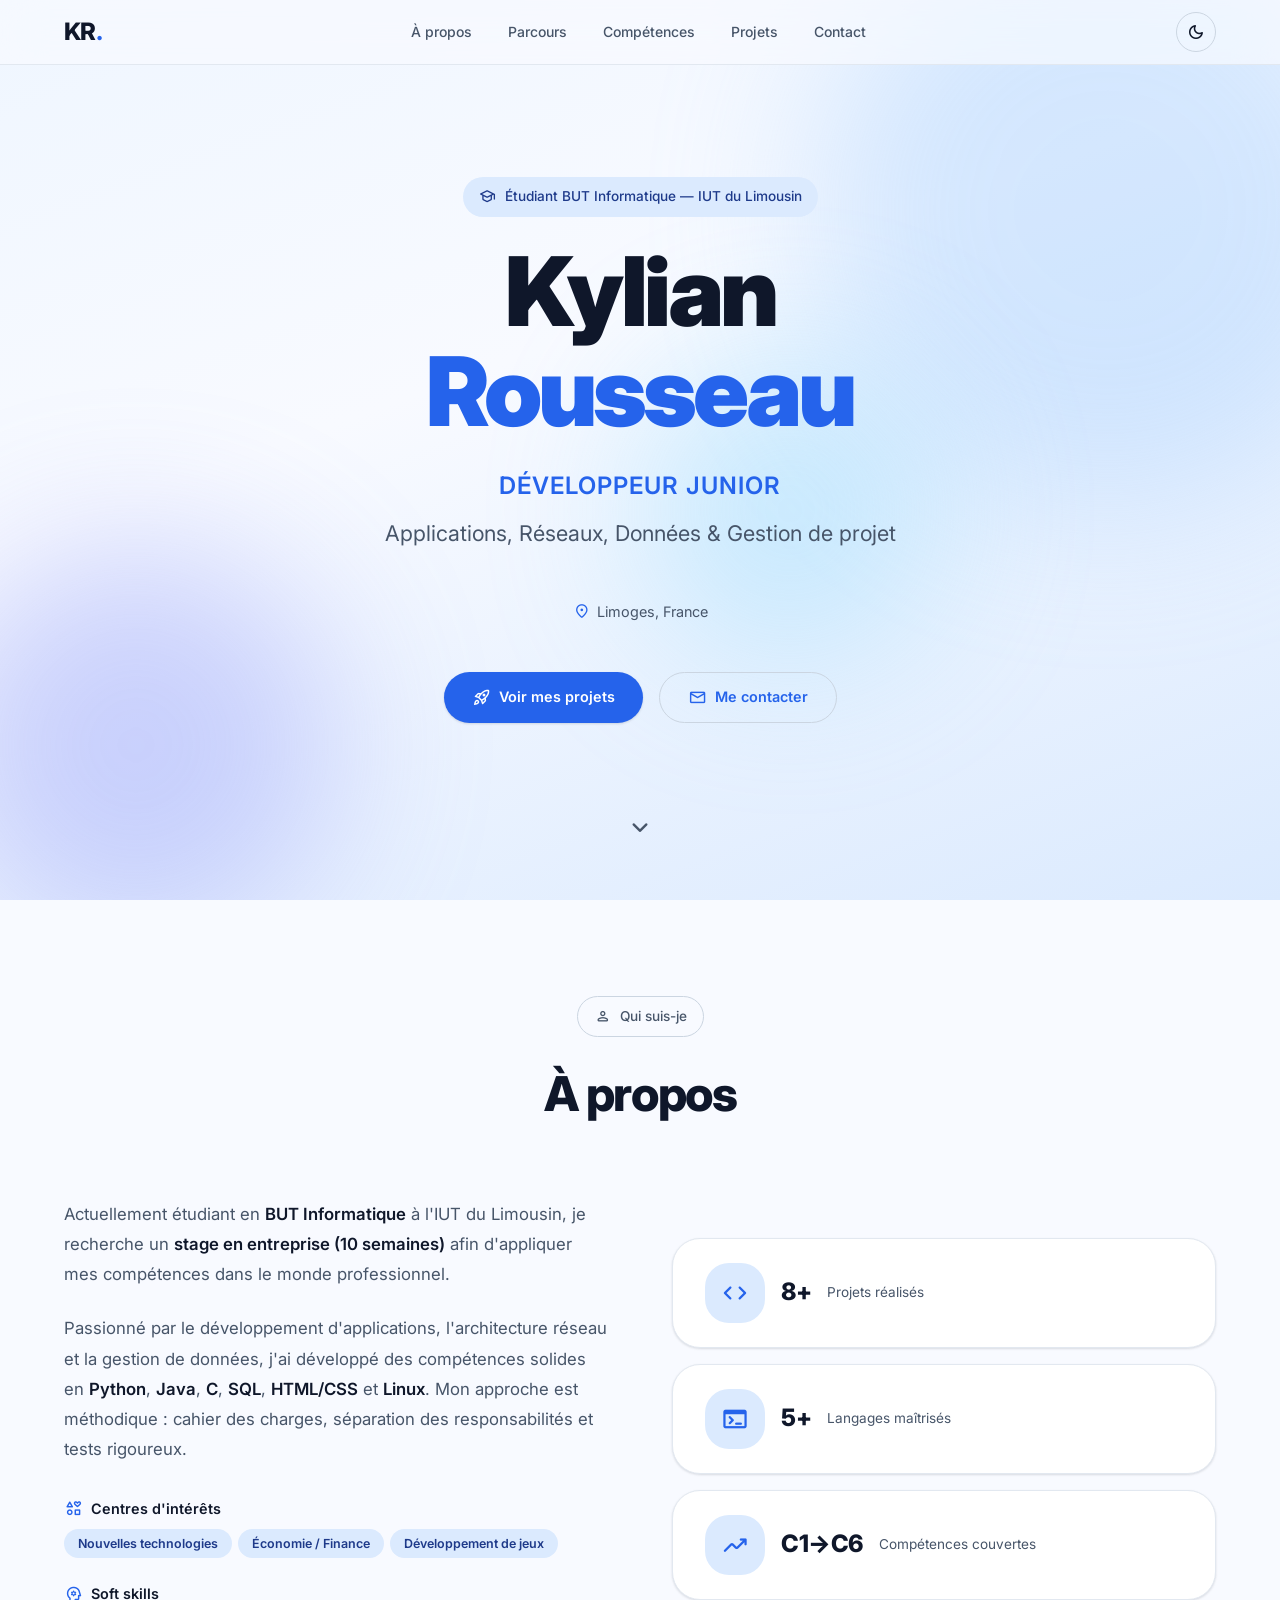
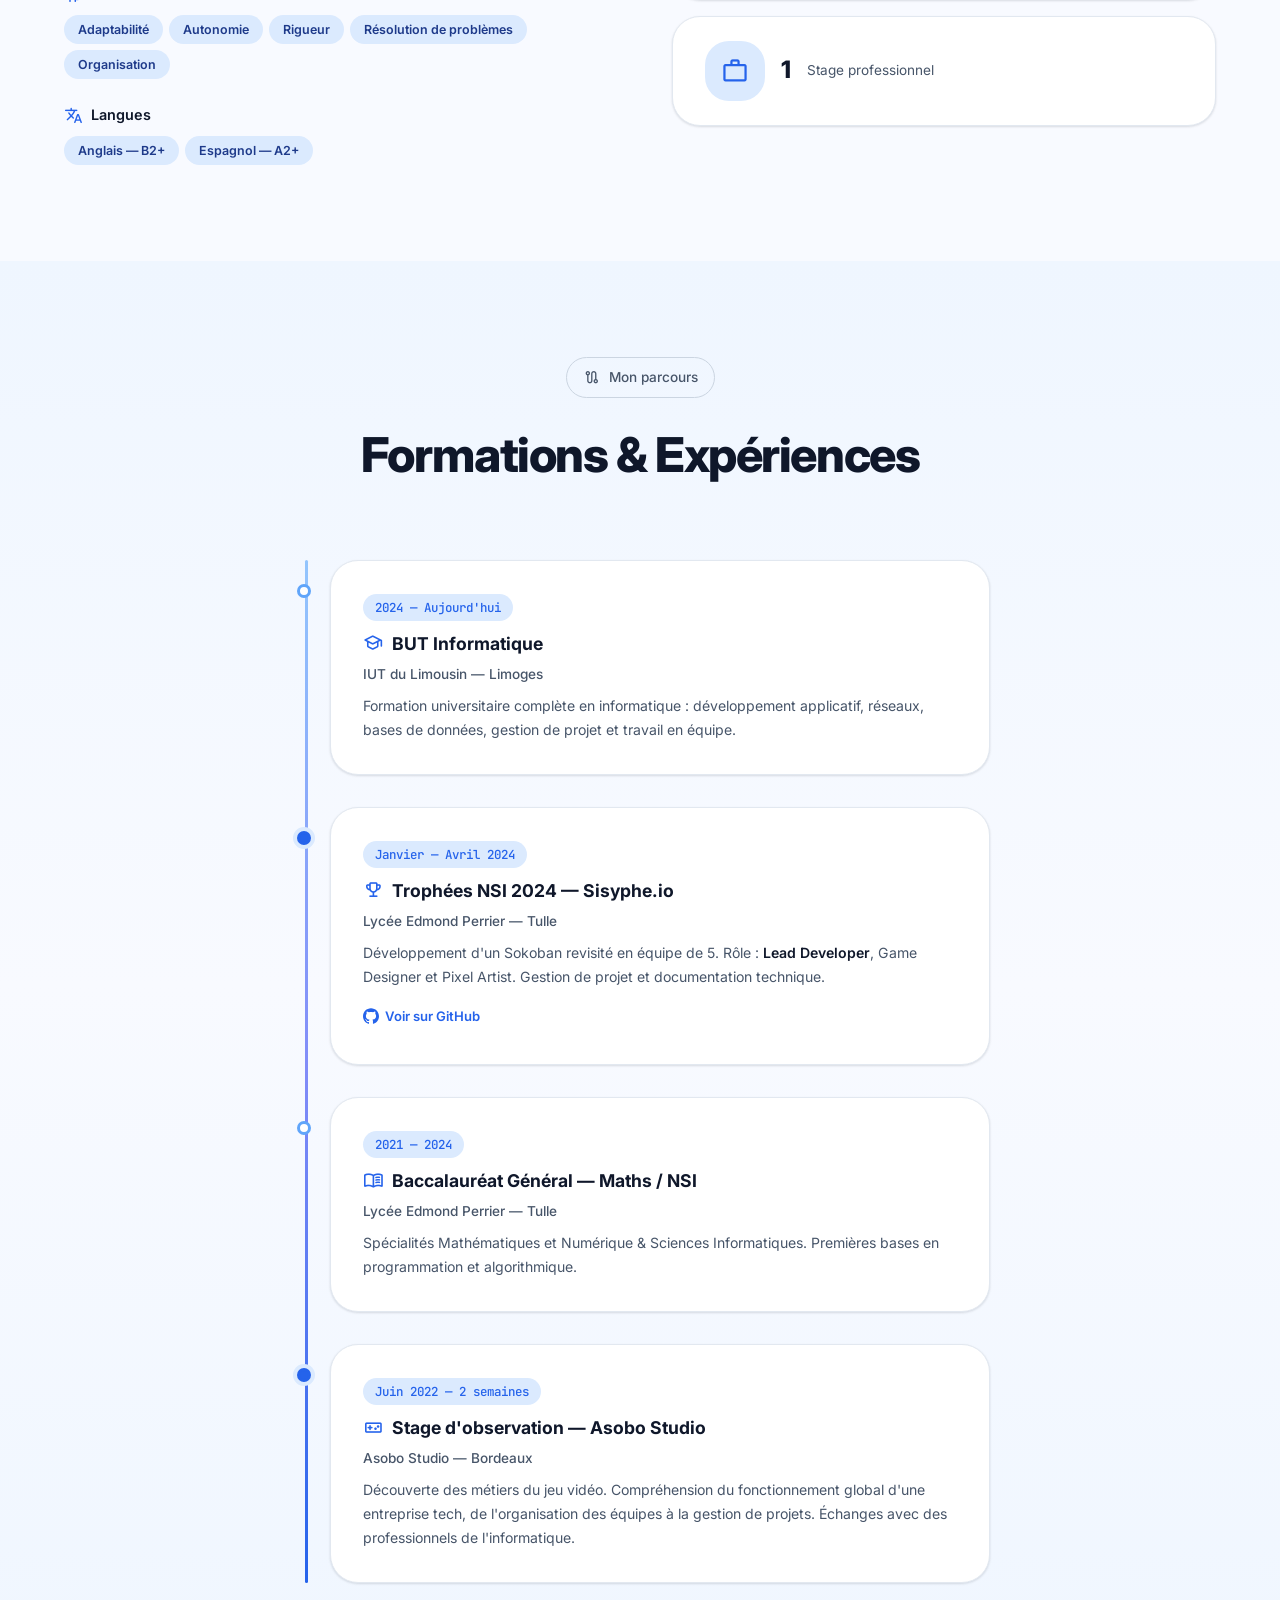
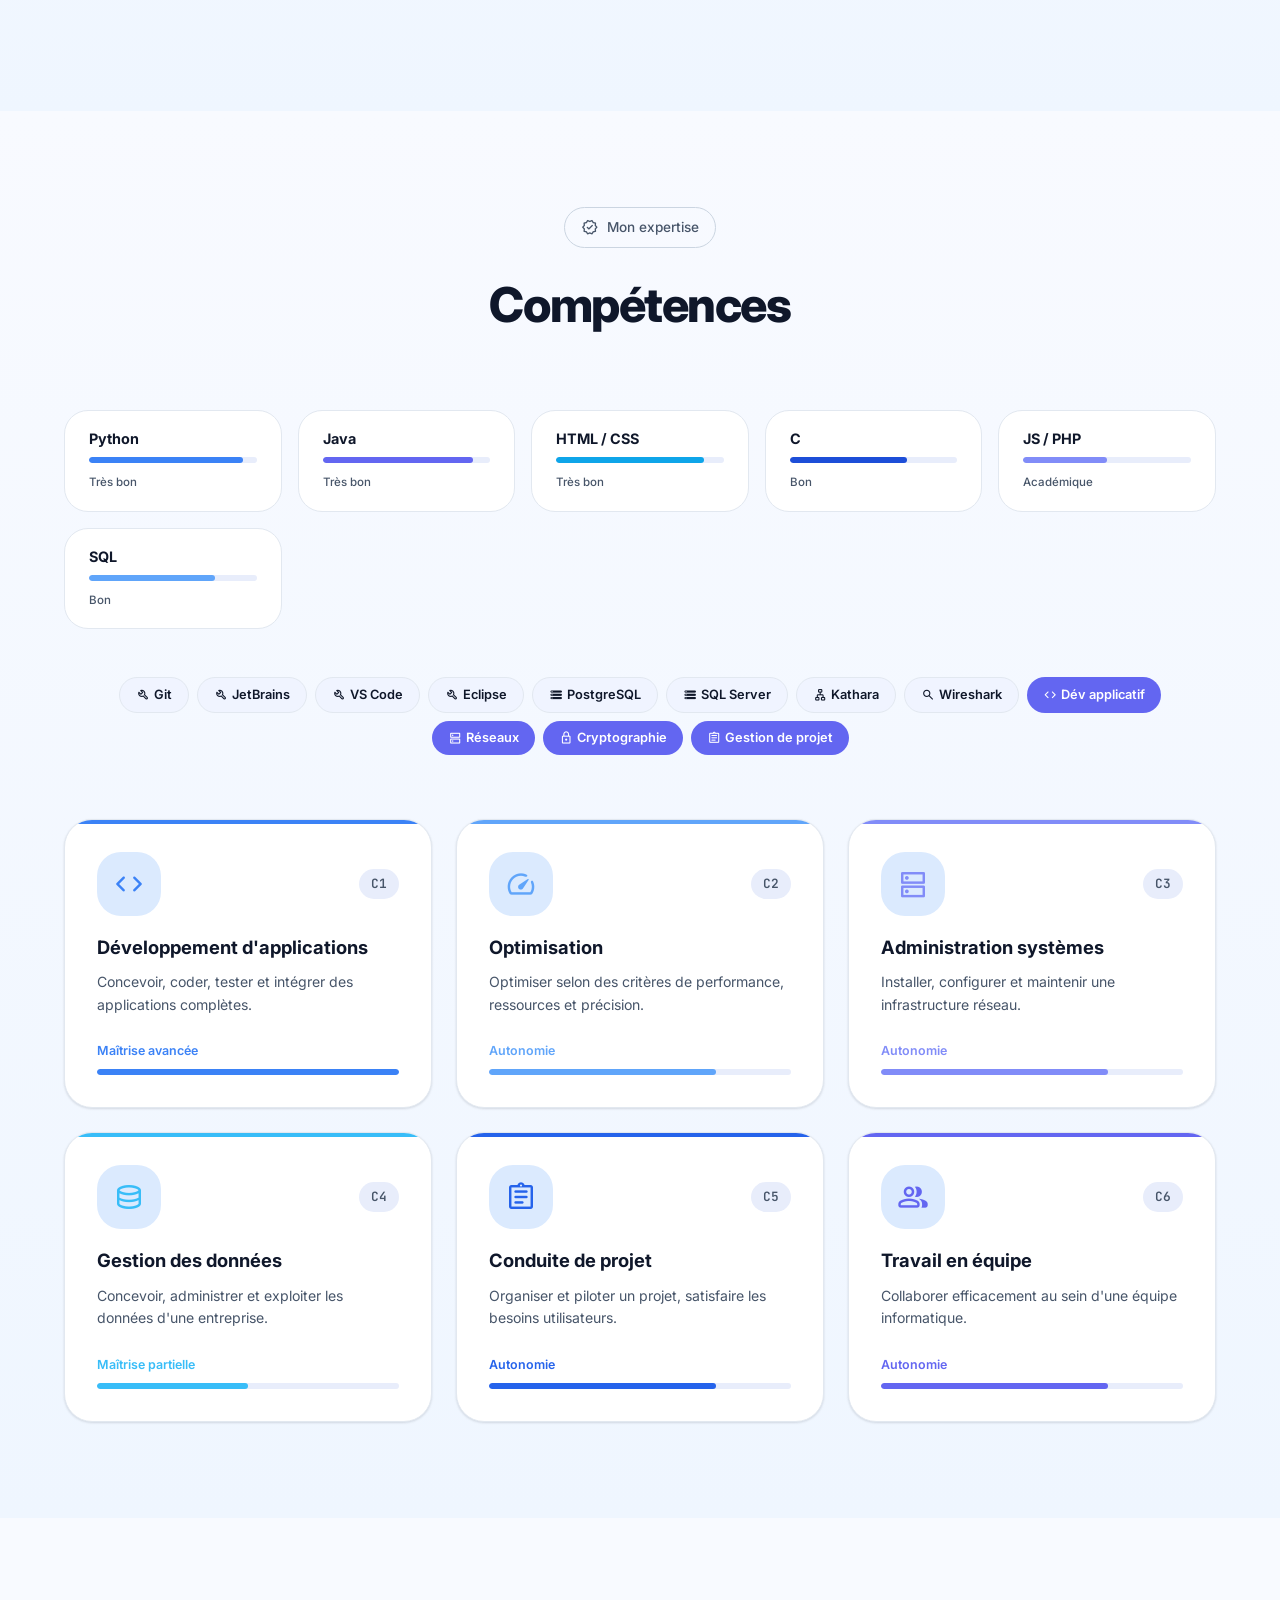
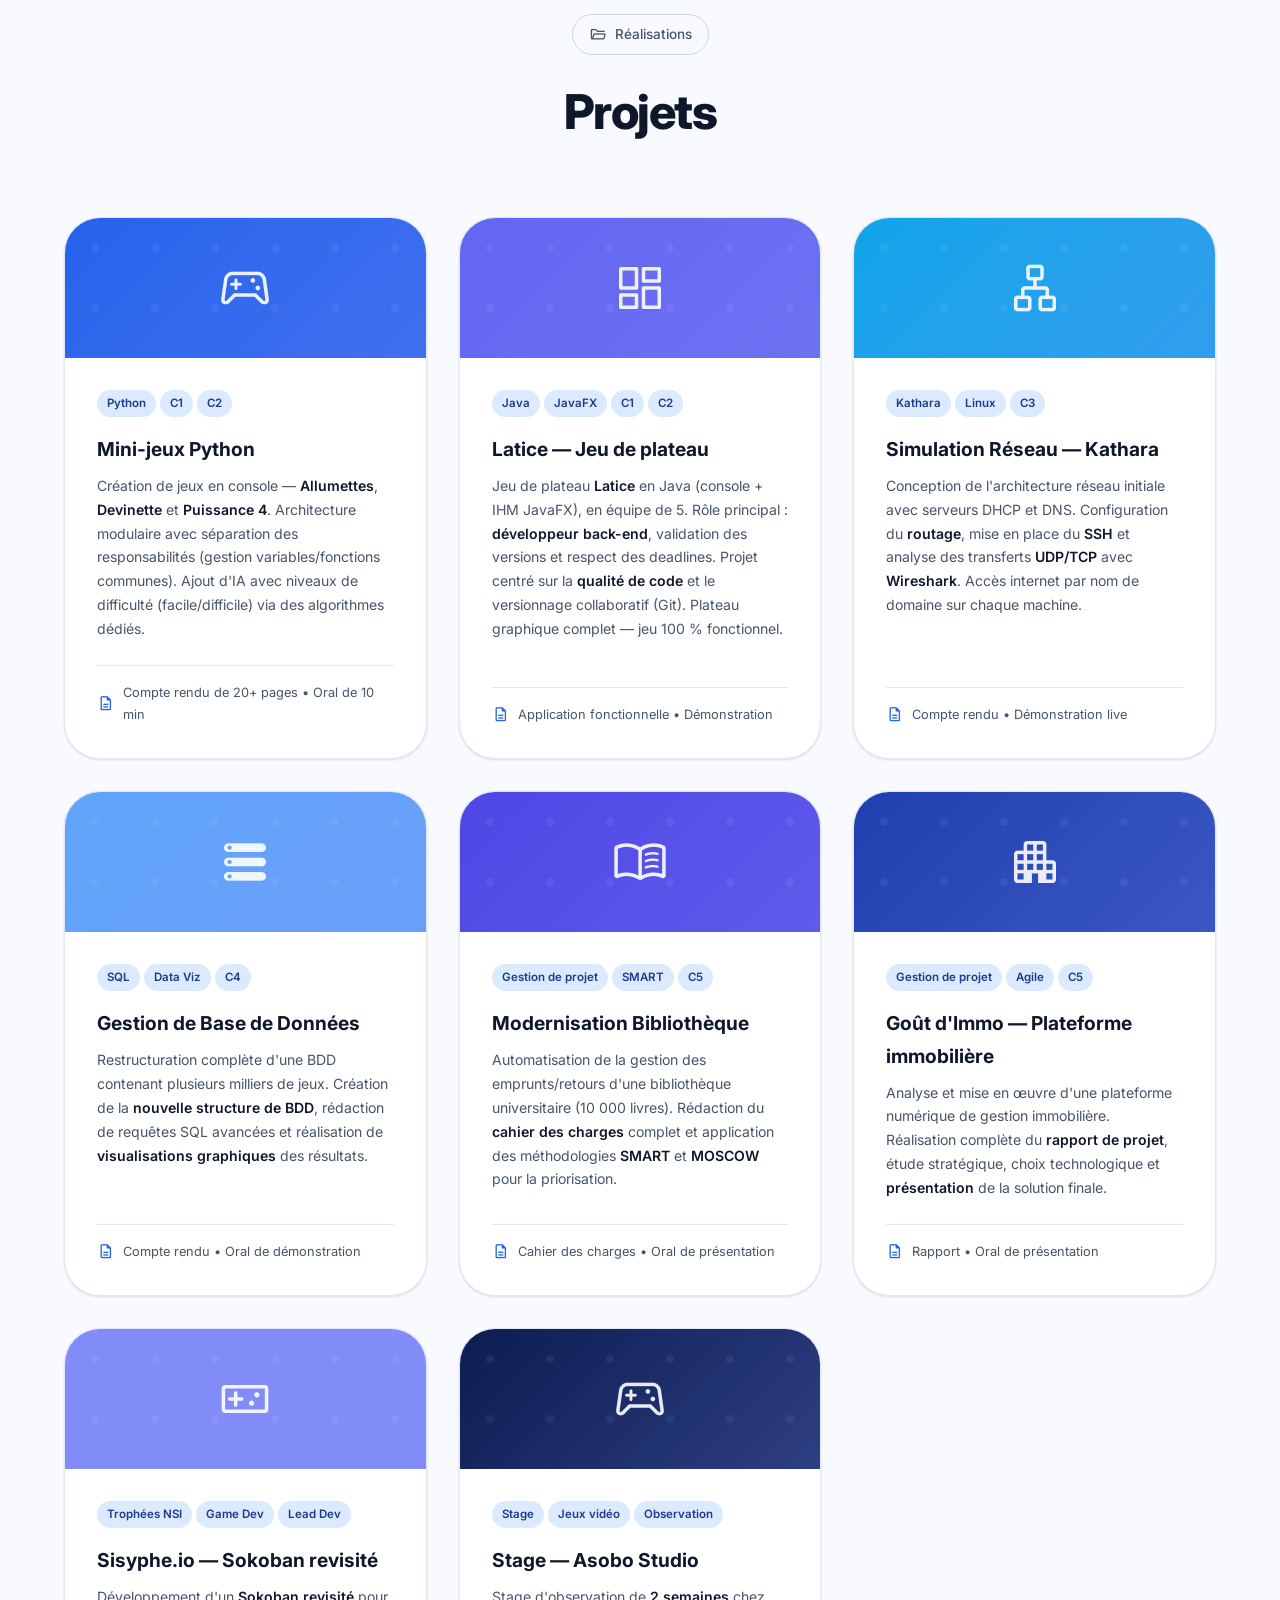
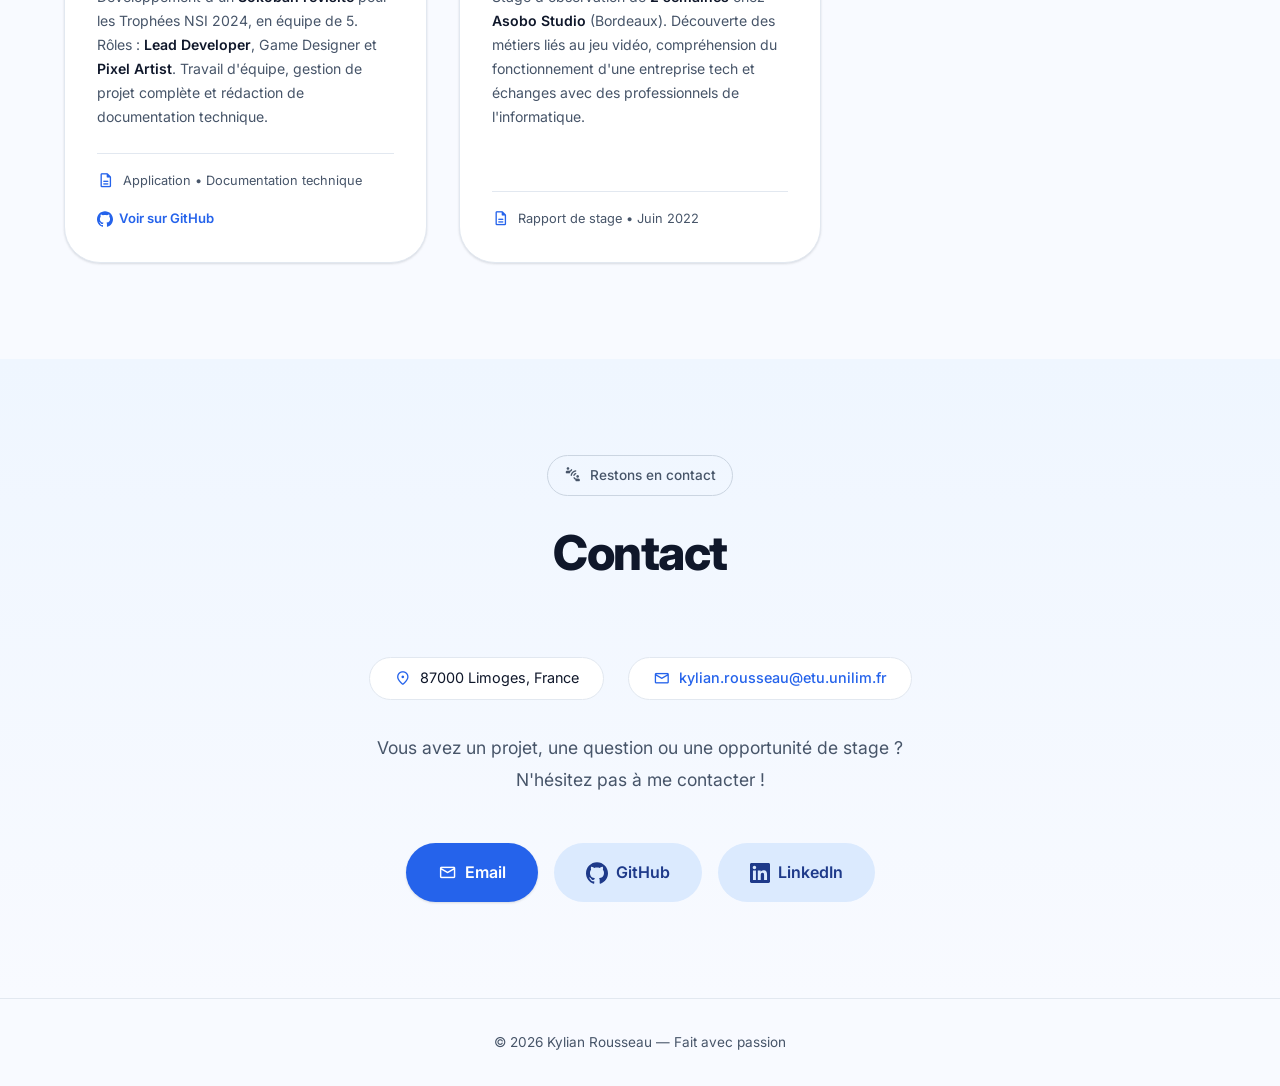
==== index.html @ 98faa7c0 "Site Portfolio V1" ====
<!DOCTYPE html>
<html lang="fr">
<head>
  <meta charset="UTF-8">
  <meta name="viewport" content="width=device-width, initial-scale=1.0">
  <title>Kylian Rousseau — Portfolio</title>
  <meta name="description" content="Portfolio de Kylian Rousseau, étudiant en BUT Informatique. Développement, réseau, base de données et gestion de projet.">

  <!-- Google Fonts -->
  <link rel="preconnect" href="https://fonts.googleapis.com">
  <link rel="preconnect" href="https://fonts.gstatic.com" crossorigin>
  <link href="https://fonts.googleapis.com/css2?family=Inter:wght@300;400;500;600;700;800;900&family=JetBrains+Mono:wght@400;500&display=swap" rel="stylesheet">

  <!-- Material Symbols -->
  <link rel="stylesheet" href="https://fonts.googleapis.com/css2?family=Material+Symbols+Rounded:opsz,wght,FILL,GRAD@20..48,100..700,0..1,-50..200">

  <link rel="stylesheet" href="style.css">
</head>
<body>

  <!-- ═══════════════ NAV ═══════════════ -->
  <nav class="nav" id="nav">
    <div class="nav__inner">
      <a href="#hero" class="nav__logo">KR<span class="accent">.</span></a>
      <ul class="nav__links">
        <li><a href="#about">À propos</a></li>
        <li><a href="#parcours">Parcours</a></li>
        <li><a href="#skills">Compétences</a></li>
        <li><a href="#projects">Projets</a></li>
        <li><a href="#contact">Contact</a></li>
      </ul>
      <div class="nav__actions">
        <button class="nav__theme-toggle" id="themeToggle" aria-label="Changer de thème">
          <span class="material-symbols-rounded theme-icon">dark_mode</span>
        </button>
        <button class="nav__burger" id="burger" aria-label="Menu">
          <span class="material-symbols-rounded">menu</span>
        </button>
      </div>
    </div>
  </nav>

  <!-- Mobile menu -->
  <div class="mobile-menu" id="mobileMenu">
    <ul>
      <li><a href="#about">À propos</a></li>
      <li><a href="#parcours">Parcours</a></li>
      <li><a href="#skills">Compétences</a></li>
      <li><a href="#projects">Projets</a></li>
      <li><a href="#contact">Contact</a></li>
    </ul>
  </div>

  <!-- ═══════════════ HERO ═══════════════ -->
  <section class="hero" id="hero">
    <div class="hero__bg-shapes">
      <div class="shape shape--1"></div>
      <div class="shape shape--2"></div>
      <div class="shape shape--3"></div>
    </div>
    <div class="hero__content reveal">
      <span class="chip chip--tonal">
        <span class="material-symbols-rounded">school</span>
        Étudiant BUT Informatique — IUT du Limousin
      </span>
      <h1 class="hero__title">
        Kylian<br><span class="accent">Rousseau</span>
      </h1>
      <p class="hero__role">Développeur Junior</p>
      <p class="hero__subtitle">
        Applications, Réseaux, Données &amp; Gestion de projet
      </p>
      <div class="hero__location">
        <span class="material-symbols-rounded">location_on</span>
        Limoges, France
      </div>
      <div class="hero__actions">
        <a href="#projects" class="btn btn--filled">
          <span class="material-symbols-rounded">rocket_launch</span>
          Voir mes projets
        </a>
        <a href="#contact" class="btn btn--outlined">
          <span class="material-symbols-rounded">mail</span>
          Me contacter
        </a>
      </div>
    </div>
    <div class="hero__scroll">
      <span class="material-symbols-rounded scroll-icon">expand_more</span>
    </div>
  </section>

  <!-- ═══════════════ ABOUT ═══════════════ -->
  <section class="section about" id="about">
    <div class="container">
      <div class="section__header reveal">
        <span class="chip chip--outline">
          <span class="material-symbols-rounded">person</span>
          Qui suis-je
        </span>
        <h2 class="section__title">À propos</h2>
      </div>
      <div class="about__grid">
        <div class="about__text reveal">
          <p>
            Actuellement étudiant en <strong>BUT Informatique</strong> à l'IUT du Limousin,
            je recherche un <strong>stage en entreprise (10 semaines)</strong> afin d'appliquer
            mes compétences dans le monde professionnel.
          </p>
          <p>
            Passionné par le développement d'applications, l'architecture réseau et la gestion de données,
            j'ai développé des compétences solides en <strong>Python</strong>, <strong>Java</strong>,
            <strong>C</strong>, <strong>SQL</strong>, <strong>HTML/CSS</strong> et <strong>Linux</strong>.
            Mon approche est méthodique : cahier des charges, séparation des responsabilités et tests rigoureux.
          </p>
          <div class="about__extras">
            <div class="about__block">
              <h4><span class="material-symbols-rounded">interests</span> Centres d'intérêts</h4>
              <div class="about__pills">
                <span class="pill">Nouvelles technologies</span>
                <span class="pill">Économie / Finance</span>
                <span class="pill">Développement de jeux</span>
              </div>
            </div>
            <div class="about__block">
              <h4><span class="material-symbols-rounded">psychology</span> Soft skills</h4>
              <div class="about__pills">
                <span class="pill">Adaptabilité</span>
                <span class="pill">Autonomie</span>
                <span class="pill">Rigueur</span>
                <span class="pill">Résolution de problèmes</span>
                <span class="pill">Organisation</span>
              </div>
            </div>
            <div class="about__block">
              <h4><span class="material-symbols-rounded">translate</span> Langues</h4>
              <div class="about__pills">
                <span class="pill">Anglais — B2+</span>
                <span class="pill">Espagnol — A2+</span>
              </div>
            </div>
          </div>
        </div>
        <div class="about__cards reveal">
          <div class="stat-card">
            <span class="material-symbols-rounded stat-card__icon">code</span>
            <span class="stat-card__value">8+</span>
            <span class="stat-card__label">Projets réalisés</span>
          </div>
          <div class="stat-card">
            <span class="material-symbols-rounded stat-card__icon">terminal</span>
            <span class="stat-card__value">5+</span>
            <span class="stat-card__label">Langages maîtrisés</span>
          </div>
          <div class="stat-card">
            <span class="material-symbols-rounded stat-card__icon">trending_up</span>
            <span class="stat-card__value">C1→C6</span>
            <span class="stat-card__label">Compétences couvertes</span>
          </div>
          <div class="stat-card">
            <span class="material-symbols-rounded stat-card__icon">work</span>
            <span class="stat-card__value">1</span>
            <span class="stat-card__label">Stage professionnel</span>
          </div>
        </div>
      </div>
    </div>
  </section>

  <!-- ═══════════════ PARCOURS (Timeline) ═══════════════ -->
  <section class="section parcours" id="parcours">
    <div class="container">
      <div class="section__header reveal">
        <span class="chip chip--outline">
          <span class="material-symbols-rounded">route</span>
          Mon parcours
        </span>
        <h2 class="section__title">Formations &amp; Expériences</h2>
      </div>

      <div class="timeline">
        <!-- Item 1 -->
        <div class="timeline__item reveal">
          <div class="timeline__dot"></div>
          <div class="timeline__card">
            <span class="timeline__date">2024 — Aujourd'hui</span>
            <h3 class="timeline__title">
              <span class="material-symbols-rounded">school</span>
              BUT Informatique
            </h3>
            <p class="timeline__place">IUT du Limousin — Limoges</p>
            <p class="timeline__desc">Formation universitaire complète en informatique : développement applicatif, réseaux, bases de données, gestion de projet et travail en équipe.</p>
          </div>
        </div>

        <!-- Item 2 -->
        <div class="timeline__item reveal">
          <div class="timeline__dot timeline__dot--accent"></div>
          <div class="timeline__card">
            <span class="timeline__date">Janvier — Avril 2024</span>
            <h3 class="timeline__title">
              <span class="material-symbols-rounded">emoji_events</span>
              Trophées NSI 2024 — Sisyphe.io
            </h3>
            <p class="timeline__place">Lycée Edmond Perrier — Tulle</p>
            <p class="timeline__desc">Développement d'un Sokoban revisité en équipe de 5. Rôle : <strong>Lead Developer</strong>, Game Designer et Pixel Artist. Gestion de projet et documentation technique.</p>
            <a href="https://github.com/Acciaw/sisyphe.io" target="_blank" rel="noopener" class="timeline__link">
              <svg viewBox="0 0 24 24" width="16" height="16" fill="currentColor"><path d="M12 .297c-6.63 0-12 5.373-12 12 0 5.303 3.438 9.8 8.205 11.385.6.113.82-.258.82-.577 0-.285-.01-1.04-.015-2.04-3.338.724-4.042-1.61-4.042-1.61C4.422 18.07 3.633 17.7 3.633 17.7c-1.087-.744.084-.729.084-.729 1.205.084 1.838 1.236 1.838 1.236 1.07 1.835 2.809 1.305 3.495.998.108-.776.417-1.305.76-1.605-2.665-.3-5.466-1.332-5.466-5.93 0-1.31.465-2.38 1.235-3.22-.135-.303-.54-1.523.105-3.176 0 0 1.005-.322 3.3 1.23.96-.267 1.98-.399 3-.405 1.02.006 2.04.138 3 .405 2.28-1.552 3.285-1.23 3.285-1.23.645 1.653.24 2.873.12 3.176.765.84 1.23 1.91 1.23 3.22 0 4.61-2.805 5.625-5.475 5.92.42.36.81 1.096.81 2.22 0 1.606-.015 2.896-.015 3.286 0 .315.21.69.825.57C20.565 22.092 24 17.592 24 12.297c0-6.627-5.373-12-12-12"/></svg>
              Voir sur GitHub
            </a>
          </div>
        </div>

        <!-- Item 3 -->
        <div class="timeline__item reveal">
          <div class="timeline__dot"></div>
          <div class="timeline__card">
            <span class="timeline__date">2021 — 2024</span>
            <h3 class="timeline__title">
              <span class="material-symbols-rounded">menu_book</span>
              Baccalauréat Général — Maths / NSI
            </h3>
            <p class="timeline__place">Lycée Edmond Perrier — Tulle</p>
            <p class="timeline__desc">Spécialités Mathématiques et Numérique &amp; Sciences Informatiques. Premières bases en programmation et algorithmique.</p>
          </div>
        </div>

        <!-- Item 4 -->
        <div class="timeline__item reveal">
          <div class="timeline__dot timeline__dot--accent"></div>
          <div class="timeline__card">
            <span class="timeline__date">Juin 2022 — 2 semaines</span>
            <h3 class="timeline__title">
              <span class="material-symbols-rounded">videogame_asset</span>
              Stage d'observation — Asobo Studio
            </h3>
            <p class="timeline__place">Asobo Studio — Bordeaux</p>
            <p class="timeline__desc">Découverte des métiers du jeu vidéo. Compréhension du fonctionnement global d'une entreprise tech, de l'organisation des équipes à la gestion de projets. Échanges avec des professionnels de l'informatique.</p>
          </div>
        </div>
      </div>
    </div>
  </section>

  <!-- ═══════════════ SKILLS ═══════════════ -->
  <section class="section skills" id="skills">
    <div class="container">
      <div class="section__header reveal">
        <span class="chip chip--outline">
          <span class="material-symbols-rounded">verified</span>
          Mon expertise
        </span>
        <h2 class="section__title">Compétences</h2>
      </div>

      <!-- Langages & Proficiency -->
      <div class="lang-grid reveal">
        <div class="lang-card">
          <span class="lang-card__name">Python</span>
          <div class="lang-card__bar"><div class="lang-card__fill" data-level="92" style="--bar-color: var(--blue-500)"></div></div>
          <span class="lang-card__label">Très bon</span>
        </div>
        <div class="lang-card">
          <span class="lang-card__name">Java</span>
          <div class="lang-card__bar"><div class="lang-card__fill" data-level="90" style="--bar-color: var(--indigo-500)"></div></div>
          <span class="lang-card__label">Très bon</span>
        </div>
        <div class="lang-card">
          <span class="lang-card__name">HTML / CSS</span>
          <div class="lang-card__bar"><div class="lang-card__fill" data-level="88" style="--bar-color: var(--sky-500)"></div></div>
          <span class="lang-card__label">Très bon</span>
        </div>
        <div class="lang-card">
          <span class="lang-card__name">C</span>
          <div class="lang-card__bar"><div class="lang-card__fill" data-level="70" style="--bar-color: var(--blue-700)"></div></div>
          <span class="lang-card__label">Bon</span>
        </div>
        <div class="lang-card">
          <span class="lang-card__name">JS / PHP</span>
          <div class="lang-card__bar"><div class="lang-card__fill" data-level="50" style="--bar-color: var(--indigo-400)"></div></div>
          <span class="lang-card__label">Académique</span>
        </div>
        <div class="lang-card">
          <span class="lang-card__name">SQL</span>
          <div class="lang-card__bar"><div class="lang-card__fill" data-level="75" style="--bar-color: var(--blue-400)"></div></div>
          <span class="lang-card__label">Bon</span>
        </div>
      </div>

      <!-- Outils & Domaines pills -->
      <div class="tech-stack reveal">
        <span class="pill pill--tool"><span class="material-symbols-rounded" style="font-size:.9rem">build</span> Git</span>
        <span class="pill pill--tool"><span class="material-symbols-rounded" style="font-size:.9rem">build</span> JetBrains</span>
        <span class="pill pill--tool"><span class="material-symbols-rounded" style="font-size:.9rem">build</span> VS Code</span>
        <span class="pill pill--tool"><span class="material-symbols-rounded" style="font-size:.9rem">build</span> Eclipse</span>
        <span class="pill pill--tool"><span class="material-symbols-rounded" style="font-size:.9rem">storage</span> PostgreSQL</span>
        <span class="pill pill--tool"><span class="material-symbols-rounded" style="font-size:.9rem">storage</span> SQL Server</span>
        <span class="pill pill--tool"><span class="material-symbols-rounded" style="font-size:.9rem">lan</span> Kathara</span>
        <span class="pill pill--tool"><span class="material-symbols-rounded" style="font-size:.9rem">search</span> Wireshark</span>
        <span class="pill pill--domain"><span class="material-symbols-rounded" style="font-size:.9rem">code</span> Dév applicatif</span>
        <span class="pill pill--domain"><span class="material-symbols-rounded" style="font-size:.9rem">dns</span> Réseaux</span>
        <span class="pill pill--domain"><span class="material-symbols-rounded" style="font-size:.9rem">lock</span> Cryptographie</span>
        <span class="pill pill--domain"><span class="material-symbols-rounded" style="font-size:.9rem">assignment</span> Gestion de projet</span>
      </div>

      <!-- Competence cards -->
      <div class="skills__grid">

        <div class="skill-card reveal" style="--card-accent: var(--blue-500)">
          <div class="skill-card__header">
            <span class="material-symbols-rounded skill-card__icon">code</span>
            <span class="skill-card__tag">C1</span>
          </div>
          <h3 class="skill-card__title">Développement d'applications</h3>
          <p class="skill-card__desc">Concevoir, coder, tester et intégrer des applications complètes.</p>
          <div class="skill-card__level">
            <span class="level-label">Maîtrise avancée</span>
            <div class="level-bar"><div class="level-bar__fill" data-level="100"></div></div>
          </div>
        </div>

        <div class="skill-card reveal" style="--card-accent: var(--blue-400)">
          <div class="skill-card__header">
            <span class="material-symbols-rounded skill-card__icon">speed</span>
            <span class="skill-card__tag">C2</span>
          </div>
          <h3 class="skill-card__title">Optimisation</h3>
          <p class="skill-card__desc">Optimiser selon des critères de performance, ressources et précision.</p>
          <div class="skill-card__level">
            <span class="level-label">Autonomie</span>
            <div class="level-bar"><div class="level-bar__fill" data-level="75"></div></div>
          </div>
        </div>

        <div class="skill-card reveal" style="--card-accent: var(--indigo-400)">
          <div class="skill-card__header">
            <span class="material-symbols-rounded skill-card__icon">dns</span>
            <span class="skill-card__tag">C3</span>
          </div>
          <h3 class="skill-card__title">Administration systèmes</h3>
          <p class="skill-card__desc">Installer, configurer et maintenir une infrastructure réseau.</p>
          <div class="skill-card__level">
            <span class="level-label">Autonomie</span>
            <div class="level-bar"><div class="level-bar__fill" data-level="75"></div></div>
          </div>
        </div>

        <div class="skill-card reveal" style="--card-accent: var(--sky-400)">
          <div class="skill-card__header">
            <span class="material-symbols-rounded skill-card__icon">database</span>
            <span class="skill-card__tag">C4</span>
          </div>
          <h3 class="skill-card__title">Gestion des données</h3>
          <p class="skill-card__desc">Concevoir, administrer et exploiter les données d'une entreprise.</p>
          <div class="skill-card__level">
            <span class="level-label">Maîtrise partielle</span>
            <div class="level-bar"><div class="level-bar__fill" data-level="50"></div></div>
          </div>
        </div>

        <div class="skill-card reveal" style="--card-accent: var(--blue-600)">
          <div class="skill-card__header">
            <span class="material-symbols-rounded skill-card__icon">assignment</span>
            <span class="skill-card__tag">C5</span>
          </div>
          <h3 class="skill-card__title">Conduite de projet</h3>
          <p class="skill-card__desc">Organiser et piloter un projet, satisfaire les besoins utilisateurs.</p>
          <div class="skill-card__level">
            <span class="level-label">Autonomie</span>
            <div class="level-bar"><div class="level-bar__fill" data-level="75"></div></div>
          </div>
        </div>

        <div class="skill-card reveal" style="--card-accent: var(--indigo-500)">
          <div class="skill-card__header">
            <span class="material-symbols-rounded skill-card__icon">group</span>
            <span class="skill-card__tag">C6</span>
          </div>
          <h3 class="skill-card__title">Travail en équipe</h3>
          <p class="skill-card__desc">Collaborer efficacement au sein d'une équipe informatique.</p>
          <div class="skill-card__level">
            <span class="level-label">Autonomie</span>
            <div class="level-bar"><div class="level-bar__fill" data-level="75"></div></div>
          </div>
        </div>
      </div>
    </div>
  </section>

  <!-- ═══════════════ PROJECTS ═══════════════ -->
  <section class="section projects" id="projects">
    <div class="container">
      <div class="section__header reveal">
        <span class="chip chip--outline">
          <span class="material-symbols-rounded">folder_open</span>
          Réalisations
        </span>
        <h2 class="section__title">Projets</h2>
      </div>

      <div class="projects__grid">

        <!-- Project 1 -->
        <article class="project-card reveal" data-tilt>
          <div class="project-card__banner" style="--banner-color: var(--blue-600)">
            <span class="material-symbols-rounded project-card__banner-icon">sports_esports</span>
          </div>
          <div class="project-card__body">
            <div class="project-card__tags">
              <span class="pill pill--sm">Python</span>
              <span class="pill pill--sm">C1</span>
              <span class="pill pill--sm">C2</span>
            </div>
            <h3 class="project-card__title">Mini-jeux Python</h3>
            <p class="project-card__desc">
              Création de jeux en console — <strong>Allumettes</strong>, <strong>Devinette</strong> et <strong>Puissance 4</strong>.
              Architecture modulaire avec séparation des responsabilités (gestion variables/fonctions communes).
              Ajout d'IA avec niveaux de difficulté (facile/difficile) via des algorithmes dédiés.
            </p>
            <div class="project-card__deliverables">
              <span class="material-symbols-rounded">description</span>
              Compte rendu de 20+ pages &bull; Oral de 10 min
            </div>
          </div>
        </article>

        <!-- Project 2 -->
        <article class="project-card reveal" data-tilt>
          <div class="project-card__banner" style="--banner-color: var(--indigo-500)">
            <span class="material-symbols-rounded project-card__banner-icon">dashboard</span>
          </div>
          <div class="project-card__body">
            <div class="project-card__tags">
              <span class="pill pill--sm">Java</span>
              <span class="pill pill--sm">JavaFX</span>
              <span class="pill pill--sm">C1</span>
              <span class="pill pill--sm">C2</span>
            </div>
            <h3 class="project-card__title">Latice — Jeu de plateau</h3>
            <p class="project-card__desc">
              Jeu de plateau <strong>Latice</strong> en Java (console + IHM JavaFX), en équipe de 5.
              Rôle principal : <strong>développeur back-end</strong>, validation des versions et respect des deadlines.
              Projet centré sur la <strong>qualité de code</strong> et le versionnage collaboratif (Git).
              Plateau graphique complet — jeu 100 % fonctionnel.
            </p>
            <div class="project-card__deliverables">
              <span class="material-symbols-rounded">description</span>
              Application fonctionnelle &bull; Démonstration
          </div>
        </article>

        <!-- Project 3 -->
        <article class="project-card reveal" data-tilt>
          <div class="project-card__banner" style="--banner-color: var(--sky-500)">
            <span class="material-symbols-rounded project-card__banner-icon">lan</span>
          </div>
          <div class="project-card__body">
            <div class="project-card__tags">
              <span class="pill pill--sm">Kathara</span>
              <span class="pill pill--sm">Linux</span>
              <span class="pill pill--sm">C3</span>
            </div>
            <h3 class="project-card__title">Simulation Réseau — Kathara</h3>
            <p class="project-card__desc">
              Conception de l'architecture réseau initiale avec serveurs DHCP et DNS.
              Configuration du <strong>routage</strong>, mise en place du <strong>SSH</strong> et
              analyse des transferts <strong>UDP/TCP</strong> avec <strong>Wireshark</strong>.
              Accès internet par nom de domaine sur chaque machine.
            </p>
            <div class="project-card__deliverables">
              <span class="material-symbols-rounded">description</span>
              Compte rendu &bull; Démonstration live
            </div>
          </div>
        </article>

        <!-- Project 4 -->
        <article class="project-card reveal" data-tilt>
          <div class="project-card__banner" style="--banner-color: var(--blue-400)">
            <span class="material-symbols-rounded project-card__banner-icon">storage</span>
          </div>
          <div class="project-card__body">
            <div class="project-card__tags">
              <span class="pill pill--sm">SQL</span>
              <span class="pill pill--sm">Data Viz</span>
              <span class="pill pill--sm">C4</span>
            </div>
            <h3 class="project-card__title">Gestion de Base de Données</h3>
            <p class="project-card__desc">
              Restructuration complète d'une BDD contenant plusieurs milliers de jeux.
              Création de la <strong>nouvelle structure de BDD</strong>, rédaction de requêtes SQL
              avancées et réalisation de <strong>visualisations graphiques</strong> des résultats.
            </p>
            <div class="project-card__deliverables">
              <span class="material-symbols-rounded">description</span>
              Compte rendu &bull; Oral de démonstration
            </div>
          </div>
        </article>

        <!-- Project 5 -->
        <article class="project-card reveal" data-tilt>
          <div class="project-card__banner" style="--banner-color: var(--indigo-600)">
            <span class="material-symbols-rounded project-card__banner-icon">menu_book</span>
          </div>
          <div class="project-card__body">
            <div class="project-card__tags">
              <span class="pill pill--sm">Gestion de projet</span>
              <span class="pill pill--sm">SMART</span>
              <span class="pill pill--sm">C5</span>
            </div>
            <h3 class="project-card__title">Modernisation Bibliothèque</h3>
            <p class="project-card__desc">
              Automatisation de la gestion des emprunts/retours d'une bibliothèque universitaire (10 000 livres).
              Rédaction du <strong>cahier des charges</strong> complet et application des méthodologies
              <strong>SMART</strong> et <strong>MOSCOW</strong> pour la priorisation.
            </p>
            <div class="project-card__deliverables">
              <span class="material-symbols-rounded">description</span>
              Cahier des charges &bull; Oral de présentation
            </div>
          </div>
        </article>

        <!-- Project 6 -->
        <article class="project-card reveal" data-tilt>
          <div class="project-card__banner" style="--banner-color: var(--blue-800)">
            <span class="material-symbols-rounded project-card__banner-icon">apartment</span>
          </div>
          <div class="project-card__body">
            <div class="project-card__tags">
              <span class="pill pill--sm">Gestion de projet</span>
              <span class="pill pill--sm">Agile</span>
              <span class="pill pill--sm">C5</span>
            </div>
            <h3 class="project-card__title">Goût d'Immo — Plateforme immobilière</h3>
            <p class="project-card__desc">
              Analyse et mise en œuvre d'une plateforme numérique de gestion immobilière.
              Réalisation complète du <strong>rapport de projet</strong>, étude stratégique,
              choix technologique et <strong>présentation</strong> de la solution finale.
            </p>
            <div class="project-card__deliverables">
              <span class="material-symbols-rounded">description</span>
              Rapport &bull; Oral de présentation
            </div>
          </div>
        </article>

        <!-- Project 7 : Sisyphe.io -->
        <article class="project-card reveal" data-tilt>
          <div class="project-card__banner" style="--banner-color: var(--indigo-400)">
            <span class="material-symbols-rounded project-card__banner-icon">videogame_asset</span>
          </div>
          <div class="project-card__body">
            <div class="project-card__tags">
              <span class="pill pill--sm">Trophées NSI</span>
              <span class="pill pill--sm">Game Dev</span>
              <span class="pill pill--sm">Lead Dev</span>
            </div>
            <h3 class="project-card__title">Sisyphe.io — Sokoban revisité</h3>
            <p class="project-card__desc">
              Développement d'un <strong>Sokoban revisité</strong> pour les Trophées NSI 2024, en équipe de 5.
              Rôles : <strong>Lead Developer</strong>, Game Designer et <strong>Pixel Artist</strong>.
              Travail d'équipe, gestion de projet complète et rédaction de documentation technique.
            </p>
            <div class="project-card__deliverables">
              <span class="material-symbols-rounded">description</span>
              Application &bull; Documentation technique
            </div>
            <a href="https://github.com/Acciaw/sisyphe.io" target="_blank" rel="noopener" class="project-card__link">
              <svg viewBox="0 0 24 24" width="16" height="16" fill="currentColor"><path d="M12 .297c-6.63 0-12 5.373-12 12 0 5.303 3.438 9.8 8.205 11.385.6.113.82-.258.82-.577 0-.285-.01-1.04-.015-2.04-3.338.724-4.042-1.61-4.042-1.61C4.422 18.07 3.633 17.7 3.633 17.7c-1.087-.744.084-.729.084-.729 1.205.084 1.838 1.236 1.838 1.236 1.07 1.835 2.809 1.305 3.495.998.108-.776.417-1.305.76-1.605-2.665-.3-5.466-1.332-5.466-5.93 0-1.31.465-2.38 1.235-3.22-.135-.303-.54-1.523.105-3.176 0 0 1.005-.322 3.3 1.23.96-.267 1.98-.399 3-.405 1.02.006 2.04.138 3 .405 2.28-1.552 3.285-1.23 3.285-1.23.645 1.653.24 2.873.12 3.176.765.84 1.23 1.91 1.23 3.22 0 4.61-2.805 5.625-5.475 5.92.42.36.81 1.096.81 2.22 0 1.606-.015 2.896-.015 3.286 0 .315.21.69.825.57C20.565 22.092 24 17.592 24 12.297c0-6.627-5.373-12-12-12"/></svg>
              Voir sur GitHub
            </a>
          </div>
        </article>

        <!-- Project 8 : Asobo Studio -->
        <article class="project-card reveal" data-tilt>
          <div class="project-card__banner" style="--banner-color: var(--blue-950)">
            <span class="material-symbols-rounded project-card__banner-icon">sports_esports</span>
          </div>
          <div class="project-card__body">
            <div class="project-card__tags">
              <span class="pill pill--sm">Stage</span>
              <span class="pill pill--sm">Jeux vidéo</span>
              <span class="pill pill--sm">Observation</span>
            </div>
            <h3 class="project-card__title">Stage — Asobo Studio</h3>
            <p class="project-card__desc">
              Stage d'observation de <strong>2 semaines</strong> chez <strong>Asobo Studio</strong> (Bordeaux).
              Découverte des métiers liés au jeu vidéo, compréhension du fonctionnement
              d'une entreprise tech et échanges avec des professionnels de l'informatique.
            </p>
            <div class="project-card__deliverables">
              <span class="material-symbols-rounded">description</span>
              Rapport de stage &bull; Juin 2022
            </div>
          </div>
        </article>

      </div>
    </div>
  </section>

  <!-- ═══════════════ CONTACT ═══════════════ -->
  <section class="section contact" id="contact">
    <div class="container">
      <div class="section__header reveal">
        <span class="chip chip--outline">
          <span class="material-symbols-rounded">connect_without_contact</span>
          Restons en contact
        </span>
        <h2 class="section__title">Contact</h2>
      </div>
      <div class="contact__content reveal">
        <div class="contact__info">
          <div class="contact__info-item">
            <span class="material-symbols-rounded">location_on</span>
            <span>87000 Limoges, France</span>
          </div>
          <div class="contact__info-item">
            <span class="material-symbols-rounded">mail</span>
            <a href="mailto:kylian.rousseau@etu.unilim.fr">kylian.rousseau@etu.unilim.fr</a>
          </div>
        </div>
        <p class="contact__text">
          Vous avez un projet, une question ou une opportunité de stage ?<br>
          N'hésitez pas à me contacter !
        </p>
        <div class="contact__links">
          <a href="mailto:kylian.rousseau@etu.unilim.fr" class="btn btn--filled btn--lg">
            <span class="material-symbols-rounded">mail</span>
            Email
          </a>
          <a href="https://github.com/krousseau19" target="_blank" rel="noopener" class="btn btn--tonal btn--lg">
            <svg class="github-icon" viewBox="0 0 24 24" width="22" height="22" fill="currentColor"><path d="M12 .297c-6.63 0-12 5.373-12 12 0 5.303 3.438 9.8 8.205 11.385.6.113.82-.258.82-.577 0-.285-.01-1.04-.015-2.04-3.338.724-4.042-1.61-4.042-1.61C4.422 18.07 3.633 17.7 3.633 17.7c-1.087-.744.084-.729.084-.729 1.205.084 1.838 1.236 1.838 1.236 1.07 1.835 2.809 1.305 3.495.998.108-.776.417-1.305.76-1.605-2.665-.3-5.466-1.332-5.466-5.93 0-1.31.465-2.38 1.235-3.22-.135-.303-.54-1.523.105-3.176 0 0 1.005-.322 3.3 1.23.96-.267 1.98-.399 3-.405 1.02.006 2.04.138 3 .405 2.28-1.552 3.285-1.23 3.285-1.23.645 1.653.24 2.873.12 3.176.765.84 1.23 1.91 1.23 3.22 0 4.61-2.805 5.625-5.475 5.92.42.36.81 1.096.81 2.22 0 1.606-.015 2.896-.015 3.286 0 .315.21.69.825.57C20.565 22.092 24 17.592 24 12.297c0-6.627-5.373-12-12-12"/></svg>
            GitHub
          </a>
          <a href="https://www.linkedin.com/in/kylian-rousseau87/" target="_blank" rel="noopener" class="btn btn--tonal btn--lg">
            <svg class="linkedin-icon" viewBox="0 0 24 24" width="20" height="20" fill="currentColor"><path d="M20.447 20.452h-3.554v-5.569c0-1.328-.027-3.037-1.852-3.037-1.853 0-2.136 1.445-2.136 2.939v5.667H9.351V9h3.414v1.561h.046c.477-.9 1.637-1.85 3.37-1.85 3.601 0 4.267 2.37 4.267 5.455v6.286zM5.337 7.433c-1.144 0-2.063-.926-2.063-2.065 0-1.138.92-2.063 2.063-2.063 1.14 0 2.064.925 2.064 2.063 0 1.139-.925 2.065-2.064 2.065zm1.782 13.019H3.555V9h3.564v11.452zM22.225 0H1.771C.792 0 0 .774 0 1.729v20.542C0 23.227.792 24 1.771 24h20.451C23.2 24 24 23.227 24 22.271V1.729C24 .774 23.2 0 22.222 0h.003z"/></svg>
            LinkedIn
          </a>
        </div>
      </div>
    </div>
  </section>

  <!-- ═══════════════ FOOTER ═══════════════ -->
  <footer class="footer">
    <div class="container">
      <p>&copy; 2026 Kylian Rousseau — Fait avec passion</p>
    </div>
  </footer>

  <script src="script.js"></script>
</body>
</html>
---- style.css ----
/* ═══════════════════════════════════════════════════
   Kylian Rousseau — Portfolio
   Material 3 Expressive Design System
   Blue Seed Color Palette
   ═══════════════════════════════════════════════════ */

/* ─── DESIGN TOKENS ─── */
:root {
  /* Blue Palette */
  --blue-50:  #EFF6FF;
  --blue-100: #DBEAFE;
  --blue-200: #BFDBFE;
  --blue-300: #93C5FD;
  --blue-400: #60A5FA;
  --blue-500: #3B82F6;
  --blue-600: #2563EB;
  --blue-700: #1D4ED8;
  --blue-800: #1E40AF;
  --blue-900: #1E3A8A;
  --blue-950: #0B1D51;

  /* Indigo accents */
  --indigo-400: #818CF8;
  --indigo-500: #6366F1;
  --indigo-600: #4F46E5;

  /* Sky accents */
  --sky-300: #7DD3FC;
  --sky-400: #38BDF8;
  --sky-500: #0EA5E9;

  /* M3 Semantic Tokens */
  --md-primary:           var(--blue-600);
  --md-on-primary:        #FFFFFF;
  --md-primary-container: var(--blue-100);
  --md-on-primary-container: var(--blue-900);

  --md-secondary:         var(--indigo-500);
  --md-secondary-container: #E8E0FF;

  --md-surface:           #F8FAFF;
  --md-surface-dim:       #EEF2FB;
  --md-surface-container: #FFFFFF;
  --md-surface-container-high: #F0F4FF;
  --md-surface-container-highest: #E8EDFB;
  --md-on-surface:        #0F172A;
  --md-on-surface-variant: #475569;
  --md-outline:           #CBD5E1;
  --md-outline-variant:   #E2E8F0;

  /* Elevation shadows (M3 style) */
  --elevation-1: 0 1px 3px rgba(15,23,42,.08), 0 1px 2px rgba(15,23,42,.06);
  --elevation-2: 0 4px 6px -1px rgba(15,23,42,.08), 0 2px 4px -2px rgba(15,23,42,.06);
  --elevation-3: 0 10px 15px -3px rgba(15,23,42,.08), 0 4px 6px -4px rgba(15,23,42,.06);
  --elevation-4: 0 20px 25px -5px rgba(15,23,42,.1), 0 8px 10px -6px rgba(15,23,42,.08);

  /* M3 Expressive Corners */
  --radius-xs:    8px;
  --radius-sm:   12px;
  --radius-md:   16px;
  --radius-lg:   24px;
  --radius-xl:   28px;
  --radius-xxl:  36px;
  --radius-full: 9999px;

  /* Typography */
  --font-sans: 'Inter', system-ui, -apple-system, sans-serif;
  --font-mono: 'JetBrains Mono', monospace;

  /* Spacing */
  --space-xs:  0.25rem;
  --space-sm:  0.5rem;
  --space-md:  1rem;
  --space-lg:  1.5rem;
  --space-xl:  2rem;
  --space-2xl: 3rem;
  --space-3xl: 4rem;
  --space-4xl: 6rem;

  /* Motion (M3 Expressive) */
  --motion-std: 300ms cubic-bezier(0.2, 0, 0, 1);
  --motion-emphasized: 500ms cubic-bezier(0.2, 0, 0, 1);
  --motion-spring: 600ms cubic-bezier(0.34, 1.56, 0.64, 1);
}

/* ─── RESET ─── */
*, *::before, *::after {
  margin: 0;
  padding: 0;
  box-sizing: border-box;
}

html {
  scroll-behavior: smooth;
  scroll-padding-top: 80px;
  -webkit-font-smoothing: antialiased;
  -moz-osx-font-smoothing: grayscale;
}

body {
  font-family: var(--font-sans);
  font-size: 1rem;
  line-height: 1.7;
  color: var(--md-on-surface);
  background: var(--md-surface);
  overflow-x: hidden;
  transition: background 0.4s cubic-bezier(0.2,0,0,1),
              color 0.4s cubic-bezier(0.2,0,0,1);
}

/* ═══════════════ DARK MODE ═══════════════ */
[data-theme="dark"] {
  --md-primary:           #93C5FD;
  --md-on-primary:        #0B1D51;
  --md-primary-container: #1E3A8A;
  --md-on-primary-container: #DBEAFE;

  --md-secondary:         #A5B4FC;
  --md-secondary-container: #312E81;

  --md-surface:           #0F1729;
  --md-surface-dim:       #0B1120;
  --md-surface-container: #1A2332;
  --md-surface-container-high: #1E293B;
  --md-surface-container-highest: #253347;
  --md-on-surface:        #E2E8F0;
  --md-on-surface-variant: #94A3B8;
  --md-outline:           #334155;
  --md-outline-variant:   #1E293B;

  --elevation-1: 0 1px 3px rgba(0,0,0,.3), 0 1px 2px rgba(0,0,0,.2);
  --elevation-2: 0 4px 6px -1px rgba(0,0,0,.3), 0 2px 4px -2px rgba(0,0,0,.2);
  --elevation-3: 0 10px 15px -3px rgba(0,0,0,.3), 0 4px 6px -4px rgba(0,0,0,.2);
  --elevation-4: 0 20px 25px -5px rgba(0,0,0,.4), 0 8px 10px -6px rgba(0,0,0,.3);
}

[data-theme="dark"] .nav {
  background: rgba(15, 23, 41, 0.78);
  border-bottom-color: var(--md-outline-variant);
}

[data-theme="dark"] .hero {
  background: linear-gradient(160deg, #0B1D51 0%, var(--md-surface) 40%, #1E3A8A 100%);
}

[data-theme="dark"] .shape--1 { background: var(--blue-800); opacity: 0.25; }
[data-theme="dark"] .shape--2 { background: var(--indigo-600); opacity: 0.2; }
[data-theme="dark"] .shape--3 { background: var(--blue-700); opacity: 0.2; }

[data-theme="dark"] .skills {
  background: linear-gradient(180deg, var(--md-surface) 0%, #0B1D51 100%);
}

[data-theme="dark"] .contact {
  background: linear-gradient(180deg, #0B1D51 0%, var(--md-surface) 100%);
}

[data-theme="dark"] .parcours {
  background: linear-gradient(180deg, #0B1D51 0%, var(--md-surface) 50%, #0B1D51 100%);
}

[data-theme="dark"] .project-card__banner {
  opacity: 0.9;
}

[data-theme="dark"] .pill--domain {
  background: var(--indigo-600);
}

[data-theme="dark"] ::selection {
  background: var(--blue-800);
  color: var(--blue-100);
}

[data-theme="dark"] ::-webkit-scrollbar-track { background: var(--md-surface); }
[data-theme="dark"] ::-webkit-scrollbar-thumb { background: var(--blue-700); }
[data-theme="dark"] ::-webkit-scrollbar-thumb:hover { background: var(--blue-600); }

img { max-width: 100%; display: block; }
a { text-decoration: none; color: inherit; }
ul { list-style: none; }

.container {
  width: 100%;
  max-width: 1200px;
  margin: 0 auto;
  padding: 0 var(--space-lg);
}

/* ─── ACCENT COLOR ─── */
.accent { color: var(--md-primary); }

/* ═══════════════════ NAV ═══════════════════ */
.nav {
  position: fixed;
  top: 0;
  left: 0;
  right: 0;
  z-index: 100;
  background: rgba(248, 250, 255, 0.72);
  backdrop-filter: blur(20px) saturate(1.4);
  -webkit-backdrop-filter: blur(20px) saturate(1.4);
  border-bottom: 1px solid var(--md-outline-variant);
  transition: var(--motion-std);
}

.nav--scrolled {
  box-shadow: var(--elevation-2);
}

.nav__inner {
  display: flex;
  align-items: center;
  justify-content: space-between;
  max-width: 1200px;
  margin: 0 auto;
  padding: 0 var(--space-lg);
  height: 64px;
}

.nav__logo {
  font-size: 1.5rem;
  font-weight: 800;
  letter-spacing: -0.03em;
  color: var(--md-on-surface);
  transition: var(--motion-std);
}

.nav__logo:hover { color: var(--md-primary); }

.nav__links {
  display: flex;
  gap: var(--space-xs);
}

.nav__links a {
  padding: var(--space-sm) var(--space-md);
  border-radius: var(--radius-full);
  font-size: 0.875rem;
  font-weight: 500;
  color: var(--md-on-surface-variant);
  transition: var(--motion-std);
}

.nav__links a:hover {
  background: var(--md-primary-container);
  color: var(--md-on-primary-container);
}

.nav__actions {
  display: flex;
  align-items: center;
  gap: var(--space-xs);
}

.nav__theme-toggle {
  display: flex;
  align-items: center;
  justify-content: center;
  width: 40px;
  height: 40px;
  background: none;
  border: 1.5px solid var(--md-outline);
  border-radius: var(--radius-full);
  cursor: pointer;
  color: var(--md-on-surface);
  transition: var(--motion-std);
  position: relative;
  overflow: hidden;
}

.nav__theme-toggle:hover {
  background: var(--md-primary-container);
  border-color: var(--md-primary);
  color: var(--md-on-primary-container);
}

.nav__theme-toggle .theme-icon {
  font-size: 1.25rem;
  transition: transform 0.5s cubic-bezier(0.34, 1.56, 0.64, 1);
}

[data-theme="dark"] .nav__theme-toggle .theme-icon {
  transform: rotate(360deg);
}

.nav__burger {
  display: none;
  background: none;
  border: none;
  cursor: pointer;
  color: var(--md-on-surface);
  padding: var(--space-sm);
  border-radius: var(--radius-full);
  transition: var(--motion-std);
}

.nav__burger:hover { background: var(--md-surface-container-highest); }

/* Mobile Menu */
.mobile-menu {
  position: fixed;
  top: 64px;
  left: 0;
  right: 0;
  z-index: 99;
  background: var(--md-surface-container);
  border-bottom: 1px solid var(--md-outline-variant);
  box-shadow: var(--elevation-3);
  transform: translateY(-110%);
  opacity: 0;
  transition: var(--motion-emphasized);
}

.mobile-menu.open {
  transform: translateY(0);
  opacity: 1;
}

.mobile-menu ul {
  padding: var(--space-md);
  display: flex;
  flex-direction: column;
  gap: var(--space-xs);
}

.mobile-menu a {
  display: block;
  padding: var(--space-md) var(--space-lg);
  border-radius: var(--radius-lg);
  font-weight: 500;
  color: var(--md-on-surface);
  transition: var(--motion-std);
}

.mobile-menu a:hover {
  background: var(--md-primary-container);
  color: var(--md-on-primary-container);
}

/* ═══════════════════ HERO ═══════════════════ */
.hero {
  position: relative;
  min-height: 100vh;
  display: flex;
  flex-direction: column;
  align-items: center;
  justify-content: center;
  text-align: center;
  padding: var(--space-4xl) var(--space-lg);
  overflow: hidden;
  background: linear-gradient(160deg, var(--blue-50) 0%, var(--md-surface) 40%, var(--blue-100) 100%);
}

/* Decorative background shapes (M3 Expressive) */
.hero__bg-shapes {
  position: absolute;
  inset: 0;
  pointer-events: none;
  overflow: hidden;
}

.shape {
  position: absolute;
  border-radius: 50%;
  filter: blur(80px);
  opacity: 0.35;
}

.shape--1 {
  width: 600px;
  height: 600px;
  background: var(--blue-300);
  top: -10%;
  right: -10%;
  animation: float 20s ease-in-out infinite;
}

.shape--2 {
  width: 400px;
  height: 400px;
  background: var(--indigo-400);
  bottom: -5%;
  left: -5%;
  animation: float 16s ease-in-out infinite reverse;
}

.shape--3 {
  width: 300px;
  height: 300px;
  background: var(--sky-300);
  top: 40%;
  left: 50%;
  animation: float 22s ease-in-out infinite 3s;
}

@keyframes float {
  0%, 100% { transform: translate(0, 0) scale(1); }
  33% { transform: translate(30px, -20px) scale(1.05); }
  66% { transform: translate(-20px, 15px) scale(0.95); }
}

.hero__content {
  position: relative;
  z-index: 2;
}

.hero__title {
  font-size: clamp(3rem, 10vw, 6rem);
  font-weight: 900;
  letter-spacing: -0.04em;
  line-height: 1.05;
  margin: var(--space-lg) 0;
  color: var(--md-on-surface);
}

.hero__subtitle {
  font-size: clamp(1rem, 2.5vw, 1.35rem);
  font-weight: 400;
  color: var(--md-on-surface-variant);
  max-width: 520px;
  margin: 0 auto var(--space-2xl);
}

.hero__actions {
  display: flex;
  gap: var(--space-md);
  justify-content: center;
  flex-wrap: wrap;
}

.hero__scroll {
  position: absolute;
  bottom: var(--space-2xl);
  left: 50%;
  transform: translateX(-50%);
  z-index: 2;
}

.scroll-icon {
  font-size: 2rem;
  color: var(--md-on-surface-variant);
  animation: bounce 2s ease-in-out infinite;
}

@keyframes bounce {
  0%, 100% { transform: translateY(0); opacity: 0.6; }
  50% { transform: translateY(8px); opacity: 1; }
}

/* ═══════════════ CHIPS & PILLS ═══════════════ */
.chip {
  display: inline-flex;
  align-items: center;
  gap: var(--space-sm);
  padding: var(--space-sm) var(--space-md);
  border-radius: var(--radius-full);
  font-size: 0.85rem;
  font-weight: 500;
}

.chip--tonal {
  background: var(--md-primary-container);
  color: var(--md-on-primary-container);
}

.chip--outline {
  border: 1.5px solid var(--md-outline);
  color: var(--md-on-surface-variant);
}

.chip .material-symbols-rounded { font-size: 1.1rem; }

.pill {
  display: inline-block;
  padding: 6px 16px;
  border-radius: var(--radius-full);
  font-size: 0.8rem;
  font-weight: 600;
  background: var(--md-primary-container);
  color: var(--md-on-primary-container);
  transition: var(--motion-std);
}

.pill:hover {
  background: var(--blue-200);
  transform: translateY(-2px);
}

.pill--sm {
  padding: 4px 10px;
  font-size: 0.72rem;
}

/* ═══════════════ BUTTONS ═══════════════ */
.btn {
  display: inline-flex;
  align-items: center;
  gap: var(--space-sm);
  padding: 12px 28px;
  border-radius: var(--radius-full);
  font-family: var(--font-sans);
  font-size: 0.9rem;
  font-weight: 600;
  cursor: pointer;
  border: none;
  transition: var(--motion-std);
  position: relative;
  overflow: hidden;
}

.btn::after {
  content: '';
  position: absolute;
  inset: 0;
  border-radius: inherit;
  opacity: 0;
  background: currentColor;
  transition: var(--motion-std);
}

.btn:hover::after { opacity: 0.08; }
.btn:active::after { opacity: 0.12; }

.btn--filled {
  background: var(--md-primary);
  color: var(--md-on-primary);
  box-shadow: var(--elevation-1);
}

.btn--filled:hover {
  box-shadow: var(--elevation-2);
  transform: translateY(-1px);
}

.btn--outlined {
  background: transparent;
  color: var(--md-primary);
  border: 1.5px solid var(--md-outline);
}

.btn--outlined:hover {
  background: var(--blue-50);
  border-color: var(--md-primary);
}

.btn--tonal {
  background: var(--md-primary-container);
  color: var(--md-on-primary-container);
}

.btn--tonal:hover {
  background: var(--blue-200);
  transform: translateY(-1px);
}

.btn--lg {
  padding: 16px 32px;
  font-size: 1rem;
}

.btn .material-symbols-rounded,
.btn svg {
  font-size: 1.2rem;
}

/* ═══════════════ SECTIONS ═══════════════ */
.section {
  padding: var(--space-4xl) 0;
}

.section__header {
  text-align: center;
  margin-bottom: var(--space-3xl);
}

.section__title {
  font-size: clamp(2rem, 5vw, 3rem);
  font-weight: 800;
  letter-spacing: -0.03em;
  margin-top: var(--space-md);
  color: var(--md-on-surface);
}

/* ═══════════════ ABOUT ═══════════════ */
.about__grid {
  display: grid;
  grid-template-columns: 1fr 1fr;
  gap: var(--space-3xl);
  align-items: center;
}

.about__text p {
  font-size: 1.05rem;
  color: var(--md-on-surface-variant);
  margin-bottom: var(--space-lg);
  line-height: 1.8;
}

.about__text strong {
  color: var(--md-on-surface);
  font-weight: 600;
}

.about__cards {
  display: grid;
  gap: var(--space-md);
}

.stat-card {
  display: flex;
  align-items: center;
  gap: var(--space-md);
  padding: var(--space-lg) var(--space-xl);
  background: var(--md-surface-container);
  border-radius: var(--radius-xl);
  box-shadow: var(--elevation-1);
  transition: var(--motion-std);
  border: 1px solid var(--md-outline-variant);
}

.stat-card:hover {
  transform: translateY(-4px);
  box-shadow: var(--elevation-3);
  border-color: var(--blue-200);
}

.stat-card__icon {
  font-size: 1.75rem;
  color: var(--md-primary);
  background: var(--md-primary-container);
  padding: var(--space-md);
  border-radius: var(--radius-lg);
}

.stat-card__value {
  font-size: 1.5rem;
  font-weight: 800;
  color: var(--md-on-surface);
  letter-spacing: -0.02em;
}

.stat-card__label {
  font-size: 0.85rem;
  color: var(--md-on-surface-variant);
}

/* ═══════════════ SKILLS ═══════════════ */
.skills {
  background: linear-gradient(180deg, var(--md-surface) 0%, var(--blue-50) 100%);
}

.tech-stack {
  display: flex;
  flex-wrap: wrap;
  gap: var(--space-sm);
  justify-content: center;
  margin-bottom: var(--space-3xl);
}

.skills__grid {
  display: grid;
  grid-template-columns: repeat(auto-fill, minmax(340px, 1fr));
  gap: var(--space-lg);
}

.skill-card {
  background: var(--md-surface-container);
  border-radius: var(--radius-xl);
  padding: var(--space-xl);
  box-shadow: var(--elevation-1);
  border: 1px solid var(--md-outline-variant);
  transition: var(--motion-emphasized);
  position: relative;
  overflow: hidden;
}

.skill-card::before {
  content: '';
  position: absolute;
  top: 0;
  left: 0;
  right: 0;
  height: 4px;
  background: var(--card-accent, var(--md-primary));
  border-radius: var(--radius-xl) var(--radius-xl) 0 0;
}

.skill-card:hover {
  transform: translateY(-6px);
  box-shadow: var(--elevation-4);
  border-color: var(--card-accent, var(--md-primary));
}

.skill-card__header {
  display: flex;
  align-items: center;
  justify-content: space-between;
  margin-bottom: var(--space-md);
}

.skill-card__icon {
  font-size: 2rem;
  color: var(--card-accent, var(--md-primary));
  background: var(--md-primary-container);
  padding: var(--space-md);
  border-radius: var(--radius-lg);
}

.skill-card__tag {
  font-family: var(--font-mono);
  font-size: 0.8rem;
  font-weight: 600;
  padding: 4px 12px;
  border-radius: var(--radius-full);
  background: var(--md-surface-container-highest);
  color: var(--md-on-surface-variant);
}

.skill-card__title {
  font-size: 1.15rem;
  font-weight: 700;
  margin-bottom: var(--space-sm);
  color: var(--md-on-surface);
}

.skill-card__desc {
  font-size: 0.88rem;
  color: var(--md-on-surface-variant);
  line-height: 1.6;
  margin-bottom: var(--space-lg);
}

.skill-card__level {
  margin-top: auto;
}

.level-label {
  font-size: 0.78rem;
  font-weight: 600;
  color: var(--card-accent, var(--md-primary));
  display: block;
  margin-bottom: var(--space-sm);
}

.level-bar {
  height: 6px;
  background: var(--md-surface-container-highest);
  border-radius: var(--radius-full);
  overflow: hidden;
}

.level-bar__fill {
  height: 100%;
  width: 0;
  background: var(--card-accent, var(--md-primary));
  border-radius: var(--radius-full);
  transition: width 1.2s cubic-bezier(0.34, 1.56, 0.64, 1);
}

/* ═══════════════ PROJECTS ═══════════════ */
.projects {
  background: var(--md-surface);
}

.projects__grid {
  display: grid;
  grid-template-columns: repeat(auto-fill, minmax(360px, 1fr));
  gap: var(--space-xl);
}

.project-card {
  background: var(--md-surface-container);
  border-radius: var(--radius-xxl);
  overflow: hidden;
  box-shadow: var(--elevation-1);
  border: 1px solid var(--md-outline-variant);
  transition: var(--motion-emphasized);
  display: flex;
  flex-direction: column;
}

.project-card:hover {
  transform: translateY(-8px);
  box-shadow: var(--elevation-4);
}

.project-card__banner {
  height: 140px;
  background: linear-gradient(135deg, var(--banner-color, var(--md-primary)), color-mix(in srgb, var(--banner-color, var(--md-primary)) 70%, var(--indigo-400)));
  display: flex;
  align-items: center;
  justify-content: center;
  position: relative;
  overflow: hidden;
}

.project-card__banner::after {
  content: '';
  position: absolute;
  inset: 0;
  background: url("data:image/svg+xml,%3Csvg width='60' height='60' viewBox='0 0 60 60' xmlns='http://www.w3.org/2000/svg'%3E%3Cg fill='none' fill-rule='evenodd'%3E%3Cg fill='%23ffffff' fill-opacity='0.06'%3E%3Ccircle cx='30' cy='30' r='4'/%3E%3C/g%3E%3C/g%3E%3C/svg%3E");
}

.project-card__banner-icon {
  font-size: 3.5rem;
  color: rgba(255, 255, 255, 0.9);
  z-index: 1;
}

.project-card__body {
  padding: var(--space-xl);
  display: flex;
  flex-direction: column;
  flex: 1;
}

.project-card__tags {
  display: flex;
  flex-wrap: wrap;
  gap: var(--space-xs);
  margin-bottom: var(--space-md);
}

.project-card__title {
  font-size: 1.2rem;
  font-weight: 700;
  margin-bottom: var(--space-sm);
  color: var(--md-on-surface);
}

.project-card__desc {
  font-size: 0.88rem;
  color: var(--md-on-surface-variant);
  line-height: 1.7;
  flex: 1;
  margin-bottom: var(--space-lg);
}

.project-card__desc strong {
  color: var(--md-on-surface);
  font-weight: 600;
}

.project-card__deliverables {
  display: flex;
  align-items: center;
  gap: var(--space-sm);
  font-size: 0.8rem;
  color: var(--md-on-surface-variant);
  padding-top: var(--space-md);
  border-top: 1px solid var(--md-outline-variant);
}

.project-card__deliverables .material-symbols-rounded {
  font-size: 1.1rem;
  color: var(--md-primary);
}

/* ═══════════════ CONTACT ═══════════════ */
.contact {
  background: linear-gradient(180deg, var(--blue-50) 0%, var(--md-surface) 100%);
}

.contact__content {
  text-align: center;
  max-width: 600px;
  margin: 0 auto;
}

.contact__text {
  font-size: 1.1rem;
  color: var(--md-on-surface-variant);
  line-height: 1.8;
  margin-bottom: var(--space-2xl);
}

.contact__links {
  display: flex;
  gap: var(--space-md);
  justify-content: center;
  flex-wrap: wrap;
}

.github-icon,
.linkedin-icon {
  flex-shrink: 0;
}

/* ═══════════════ FOOTER ═══════════════ */
.footer {
  padding: var(--space-xl) 0;
  text-align: center;
  font-size: 0.85rem;
  color: var(--md-on-surface-variant);
  border-top: 1px solid var(--md-outline-variant);
}

/* ═══════════════ REVEAL ANIMATIONS ═══════════════ */
.reveal {
  opacity: 0;
  transform: translateY(32px);
  transition: opacity 0.7s cubic-bezier(0.2, 0, 0, 1),
              transform 0.7s cubic-bezier(0.2, 0, 0, 1);
}

.reveal.visible {
  opacity: 1;
  transform: translateY(0);
}

/* Staggered children */
.skills__grid .skill-card:nth-child(2) { transition-delay: 80ms; }
.skills__grid .skill-card:nth-child(3) { transition-delay: 160ms; }
.skills__grid .skill-card:nth-child(4) { transition-delay: 240ms; }
.skills__grid .skill-card:nth-child(5) { transition-delay: 320ms; }
.skills__grid .skill-card:nth-child(6) { transition-delay: 400ms; }

.projects__grid .project-card:nth-child(2) { transition-delay: 100ms; }
.projects__grid .project-card:nth-child(3) { transition-delay: 200ms; }
.projects__grid .project-card:nth-child(4) { transition-delay: 300ms; }
.projects__grid .project-card:nth-child(5) { transition-delay: 400ms; }
.projects__grid .project-card:nth-child(6) { transition-delay: 500ms; }

/* ═══════════════ RESPONSIVE ═══════════════ */
@media (max-width: 900px) {
  .about__grid {
    grid-template-columns: 1fr;
    gap: var(--space-2xl);
  }

  .about__cards {
    grid-template-columns: repeat(3, 1fr);
  }

  .stat-card {
    flex-direction: column;
    text-align: center;
    padding: var(--space-md);
    gap: var(--space-sm);
  }

  .skills__grid {
    grid-template-columns: repeat(auto-fill, minmax(280px, 1fr));
  }

  .projects__grid {
    grid-template-columns: 1fr;
    max-width: 500px;
    margin: 0 auto;
  }
}

@media (max-width: 680px) {
  .nav__links { display: none; }
  .nav__burger { display: flex; }

  .hero__title {
    font-size: clamp(2.5rem, 12vw, 4rem);
  }

  .about__cards {
    grid-template-columns: 1fr;
  }

  .skills__grid {
    grid-template-columns: 1fr;
  }

  .hero__actions {
    flex-direction: column;
    align-items: center;
  }

  .contact__links {
    flex-direction: column;
    align-items: center;
  }

  .btn--lg {
    width: 100%;
    justify-content: center;
  }
}

/* ═══════════════ SCROLLBAR (M3 style) ═══════════════ */
::-webkit-scrollbar {
  width: 8px;
}

::-webkit-scrollbar-track {
  background: var(--md-surface);
}

::-webkit-scrollbar-thumb {
  background: var(--blue-300);
  border-radius: var(--radius-full);
}

::-webkit-scrollbar-thumb:hover {
  background: var(--blue-400);
}

/* ═══════════════ SELECTION ═══════════════ */
::selection {
  background: var(--blue-200);
  color: var(--blue-900);
}

/* ═══════════════════════════════════════════════════
   NEW SECTIONS — Hero extras, About extras,
   Timeline, Lang bars, Contact info, Project links
   ═══════════════════════════════════════════════════ */

/* ─── HERO EXTRAS ─── */
.hero__role {
  font-size: clamp(1.1rem, 3vw, 1.5rem);
  font-weight: 600;
  color: var(--md-primary);
  letter-spacing: 0.04em;
  text-transform: uppercase;
  margin-bottom: var(--space-sm);
}

.hero__location {
  display: inline-flex;
  align-items: center;
  gap: 6px;
  font-size: 0.9rem;
  color: var(--md-on-surface-variant);
  margin-bottom: var(--space-2xl);
}

.hero__location .material-symbols-rounded {
  font-size: 1.1rem;
  color: var(--md-primary);
}

/* ─── ABOUT EXTRAS ─── */
.about__extras {
  margin-top: var(--space-xl);
  display: flex;
  flex-direction: column;
  gap: var(--space-lg);
}

.about__block h4 {
  display: flex;
  align-items: center;
  gap: var(--space-sm);
  font-size: 0.9rem;
  font-weight: 600;
  color: var(--md-on-surface);
  margin-bottom: var(--space-sm);
}

.about__block h4 .material-symbols-rounded {
  font-size: 1.2rem;
  color: var(--md-primary);
}

.about__pills {
  display: flex;
  flex-wrap: wrap;
  gap: 6px;
}

.about__pills .pill {
  font-size: 0.78rem;
  padding: 4px 14px;
}

/* ─── PARCOURS / TIMELINE ─── */
.parcours {
  background: linear-gradient(180deg, var(--blue-50) 0%, var(--md-surface) 50%, var(--blue-50) 100%);
}

.timeline {
  position: relative;
  max-width: 700px;
  margin: 0 auto;
  padding-left: 40px;
}

.timeline::before {
  content: '';
  position: absolute;
  left: 15px;
  top: 0;
  bottom: 0;
  width: 3px;
  background: linear-gradient(180deg, var(--blue-300), var(--indigo-400), var(--blue-600));
  border-radius: var(--radius-full);
}

.timeline__item {
  position: relative;
  margin-bottom: var(--space-xl);
}

.timeline__dot {
  position: absolute;
  left: -33px;
  top: 24px;
  width: 14px;
  height: 14px;
  border-radius: 50%;
  background: var(--md-surface-container);
  border: 3px solid var(--blue-400);
  z-index: 2;
  transition: var(--motion-std);
}

.timeline__dot--accent {
  background: var(--md-primary);
  border-color: var(--md-primary);
  box-shadow: 0 0 0 4px var(--blue-100);
}

.timeline__item:hover .timeline__dot {
  transform: scale(1.3);
  box-shadow: 0 0 0 6px var(--blue-100);
}

.timeline__card {
  background: var(--md-surface-container);
  border: 1px solid var(--md-outline-variant);
  border-radius: var(--radius-xl);
  padding: var(--space-xl);
  box-shadow: var(--elevation-1);
  transition: var(--motion-std);
}

.timeline__item:hover .timeline__card {
  box-shadow: var(--elevation-3);
  border-color: var(--blue-200);
  transform: translateX(4px);
}

.timeline__date {
  display: inline-block;
  font-family: var(--font-mono);
  font-size: 0.78rem;
  font-weight: 500;
  color: var(--md-primary);
  background: var(--md-primary-container);
  padding: 3px 12px;
  border-radius: var(--radius-full);
  margin-bottom: var(--space-sm);
}

.timeline__title {
  display: flex;
  align-items: center;
  gap: var(--space-sm);
  font-size: 1.1rem;
  font-weight: 700;
  color: var(--md-on-surface);
  margin-bottom: 4px;
}

.timeline__title .material-symbols-rounded {
  font-size: 1.3rem;
  color: var(--md-primary);
}

.timeline__place {
  font-size: 0.85rem;
  font-weight: 500;
  color: var(--md-on-surface-variant);
  margin-bottom: var(--space-sm);
}

.timeline__desc {
  font-size: 0.88rem;
  color: var(--md-on-surface-variant);
  line-height: 1.7;
}

.timeline__desc strong {
  color: var(--md-on-surface);
  font-weight: 600;
}

.timeline__link {
  display: inline-flex;
  align-items: center;
  gap: 6px;
  margin-top: var(--space-md);
  font-size: 0.82rem;
  font-weight: 600;
  color: var(--md-primary);
  transition: var(--motion-std);
}

.timeline__link:hover {
  text-decoration: underline;
  transform: translateX(2px);
}

/* ─── LANGUAGE PROFICIENCY GRID ─── */
.lang-grid {
  display: grid;
  grid-template-columns: repeat(auto-fill, minmax(180px, 1fr));
  gap: var(--space-md);
  margin-bottom: var(--space-2xl);
}

.lang-card {
  background: var(--md-surface-container);
  border: 1px solid var(--md-outline-variant);
  border-radius: var(--radius-lg);
  padding: var(--space-md) var(--space-lg);
  transition: var(--motion-std);
}

.lang-card:hover {
  transform: translateY(-3px);
  box-shadow: var(--elevation-2);
  border-color: var(--blue-200);
}

.lang-card__name {
  display: block;
  font-size: 0.9rem;
  font-weight: 700;
  color: var(--md-on-surface);
  margin-bottom: 6px;
}

.lang-card__bar {
  height: 6px;
  background: var(--md-surface-container-highest);
  border-radius: var(--radius-full);
  overflow: hidden;
  margin-bottom: 4px;
}

.lang-card__fill {
  height: 100%;
  width: 0;
  background: var(--bar-color, var(--md-primary));
  border-radius: var(--radius-full);
  transition: width 1.2s cubic-bezier(0.34, 1.56, 0.64, 1);
}

.lang-card__label {
  font-size: 0.72rem;
  font-weight: 500;
  color: var(--md-on-surface-variant);
}

/* ─── TOOL & DOMAIN PILL VARIANTS ─── */
.pill--tool {
  display: inline-flex;
  align-items: center;
  gap: 4px;
  background: var(--md-surface-container-high);
  color: var(--md-on-surface);
  border: 1px solid var(--md-outline-variant);
}

.pill--tool:hover {
  background: var(--blue-100);
  border-color: var(--blue-300);
}

.pill--domain {
  display: inline-flex;
  align-items: center;
  gap: 4px;
  background: var(--indigo-500);
  color: #fff;
  border: none;
}

.pill--domain:hover {
  background: var(--indigo-600);
}

/* ─── PROJECT CARD LINK ─── */
.project-card__link {
  display: inline-flex;
  align-items: center;
  gap: 6px;
  margin-top: var(--space-md);
  font-size: 0.82rem;
  font-weight: 600;
  color: var(--md-primary);
  transition: var(--motion-std);
}

.project-card__link:hover {
  text-decoration: underline;
  transform: translateX(2px);
}

/* ─── CONTACT INFO BLOCK ─── */
.contact__info {
  display: flex;
  justify-content: center;
  flex-wrap: wrap;
  gap: var(--space-lg);
  margin-bottom: var(--space-xl);
}

.contact__info-item {
  display: flex;
  align-items: center;
  gap: var(--space-sm);
  font-size: 0.9rem;
  color: var(--md-on-surface);
  background: var(--md-surface-container);
  padding: var(--space-sm) var(--space-lg);
  border-radius: var(--radius-full);
  border: 1px solid var(--md-outline-variant);
  transition: var(--motion-std);
}

.contact__info-item:hover {
  border-color: var(--blue-300);
  box-shadow: var(--elevation-1);
}

.contact__info-item .material-symbols-rounded {
  font-size: 1.1rem;
  color: var(--md-primary);
}

.contact__info-item a {
  color: var(--md-primary);
  font-weight: 500;
}

.contact__info-item a:hover {
  text-decoration: underline;
}

/* ─── RESPONSIVE ADDITIONS ─── */
@media (max-width: 680px) {
  .timeline {
    padding-left: 32px;
  }

  .timeline::before {
    left: 10px;
  }

  .timeline__dot {
    left: -28px;
  }

  .contact__info {
    flex-direction: column;
    align-items: center;
  }

  .lang-grid {
    grid-template-columns: repeat(2, 1fr);
  }
}

@media (max-width: 400px) {
  .lang-grid {
    grid-template-columns: 1fr;
  }
}
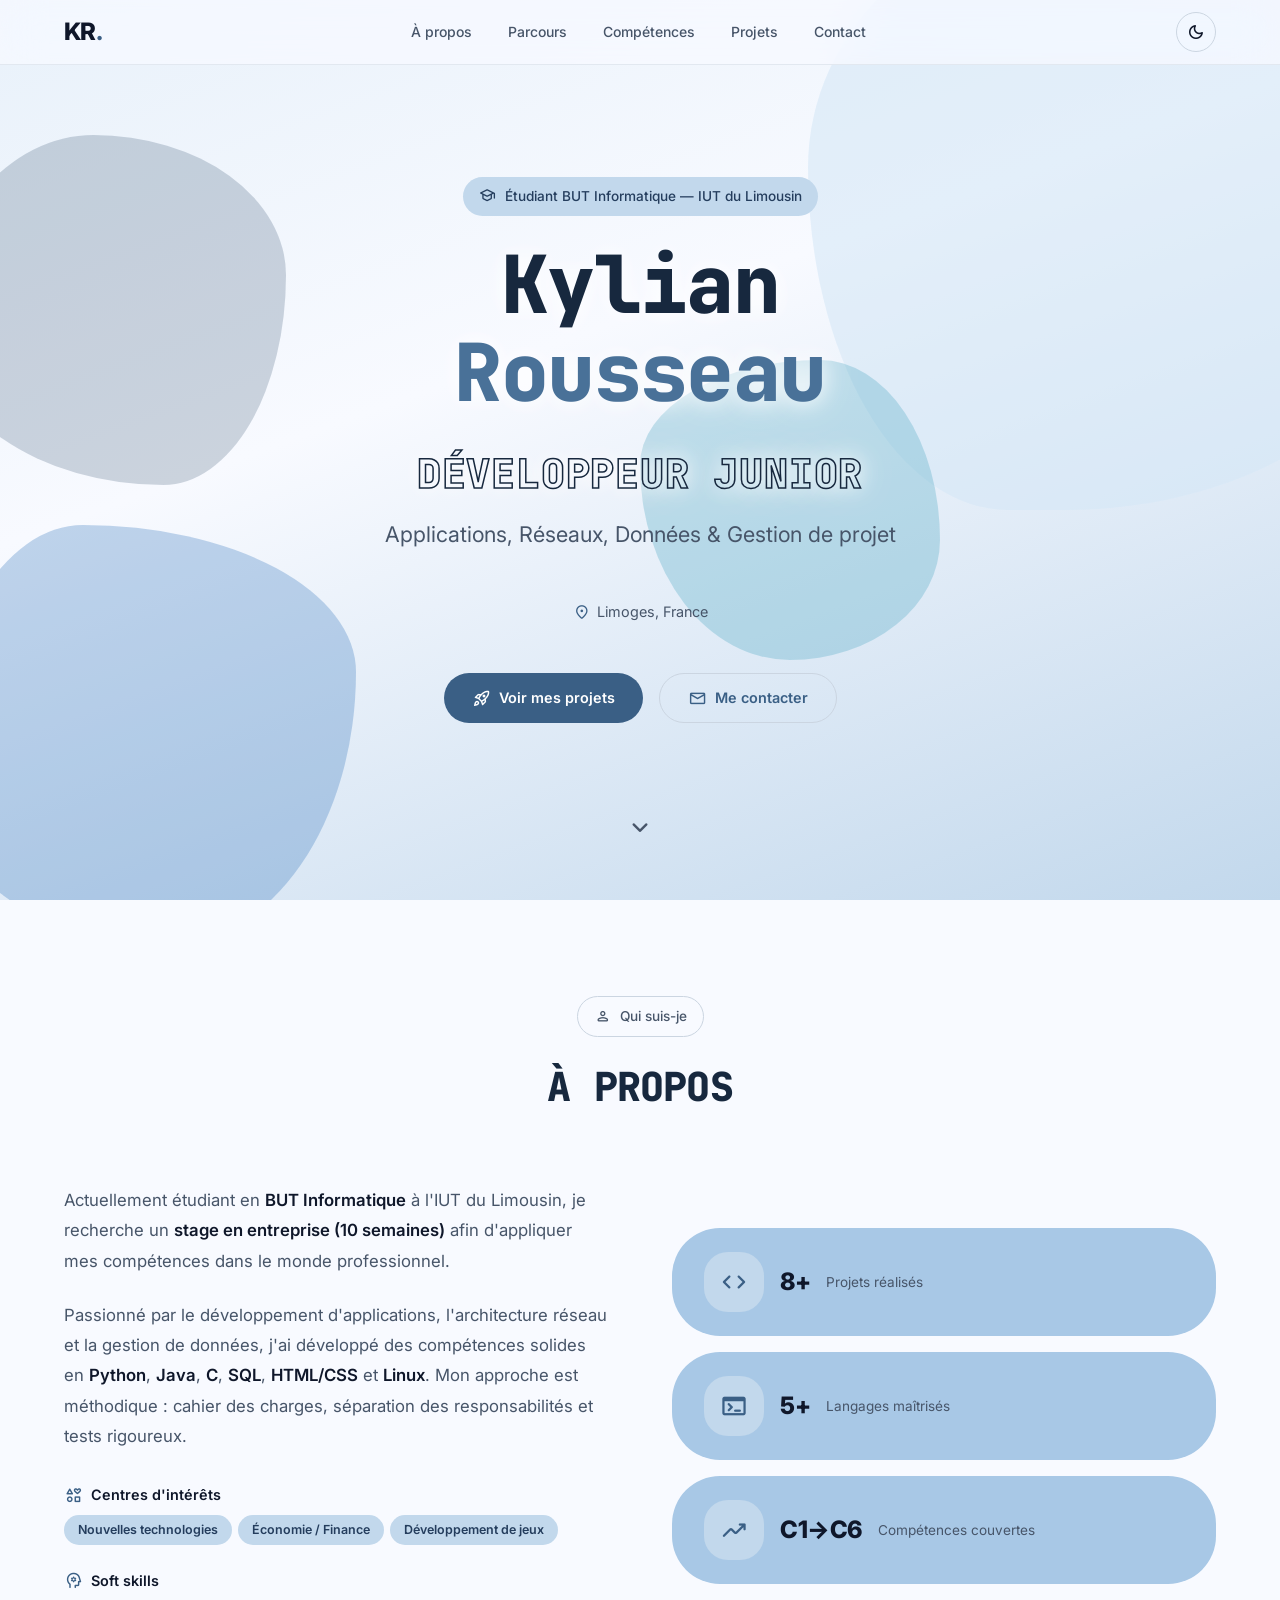
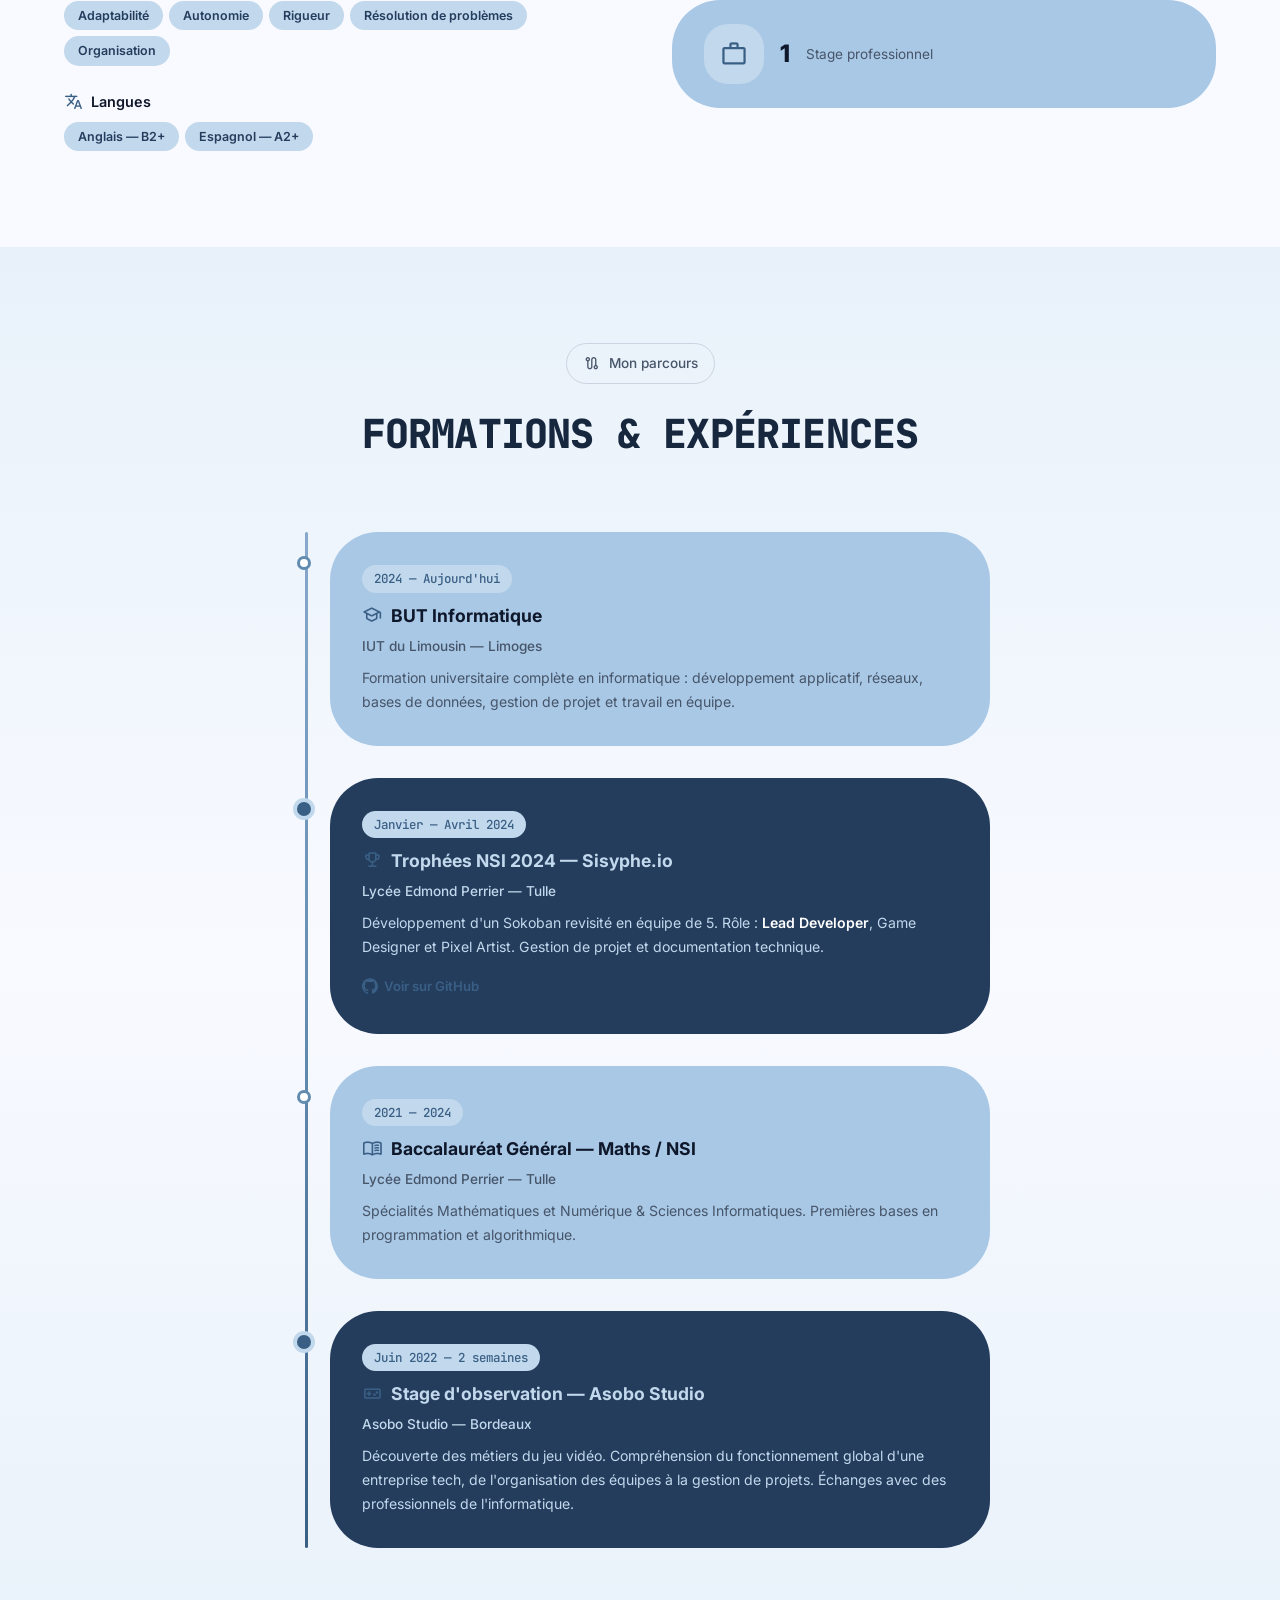
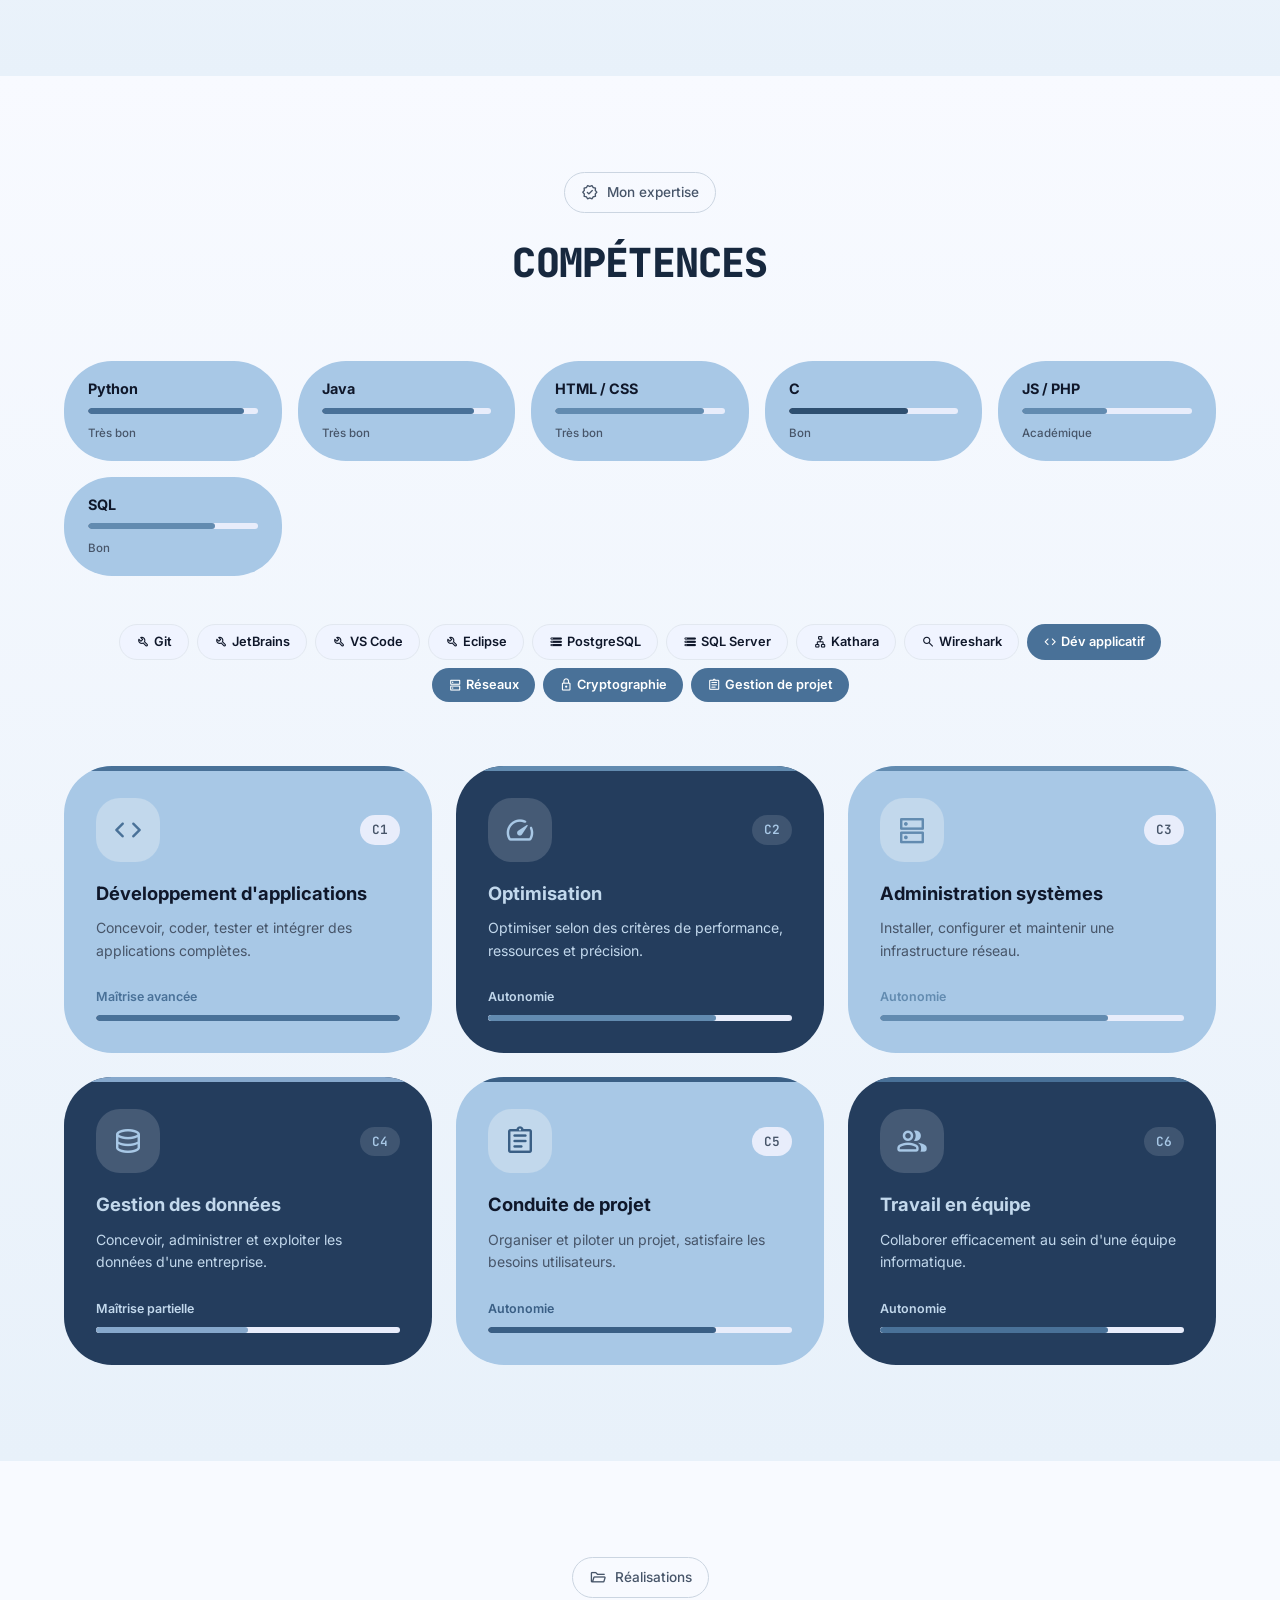
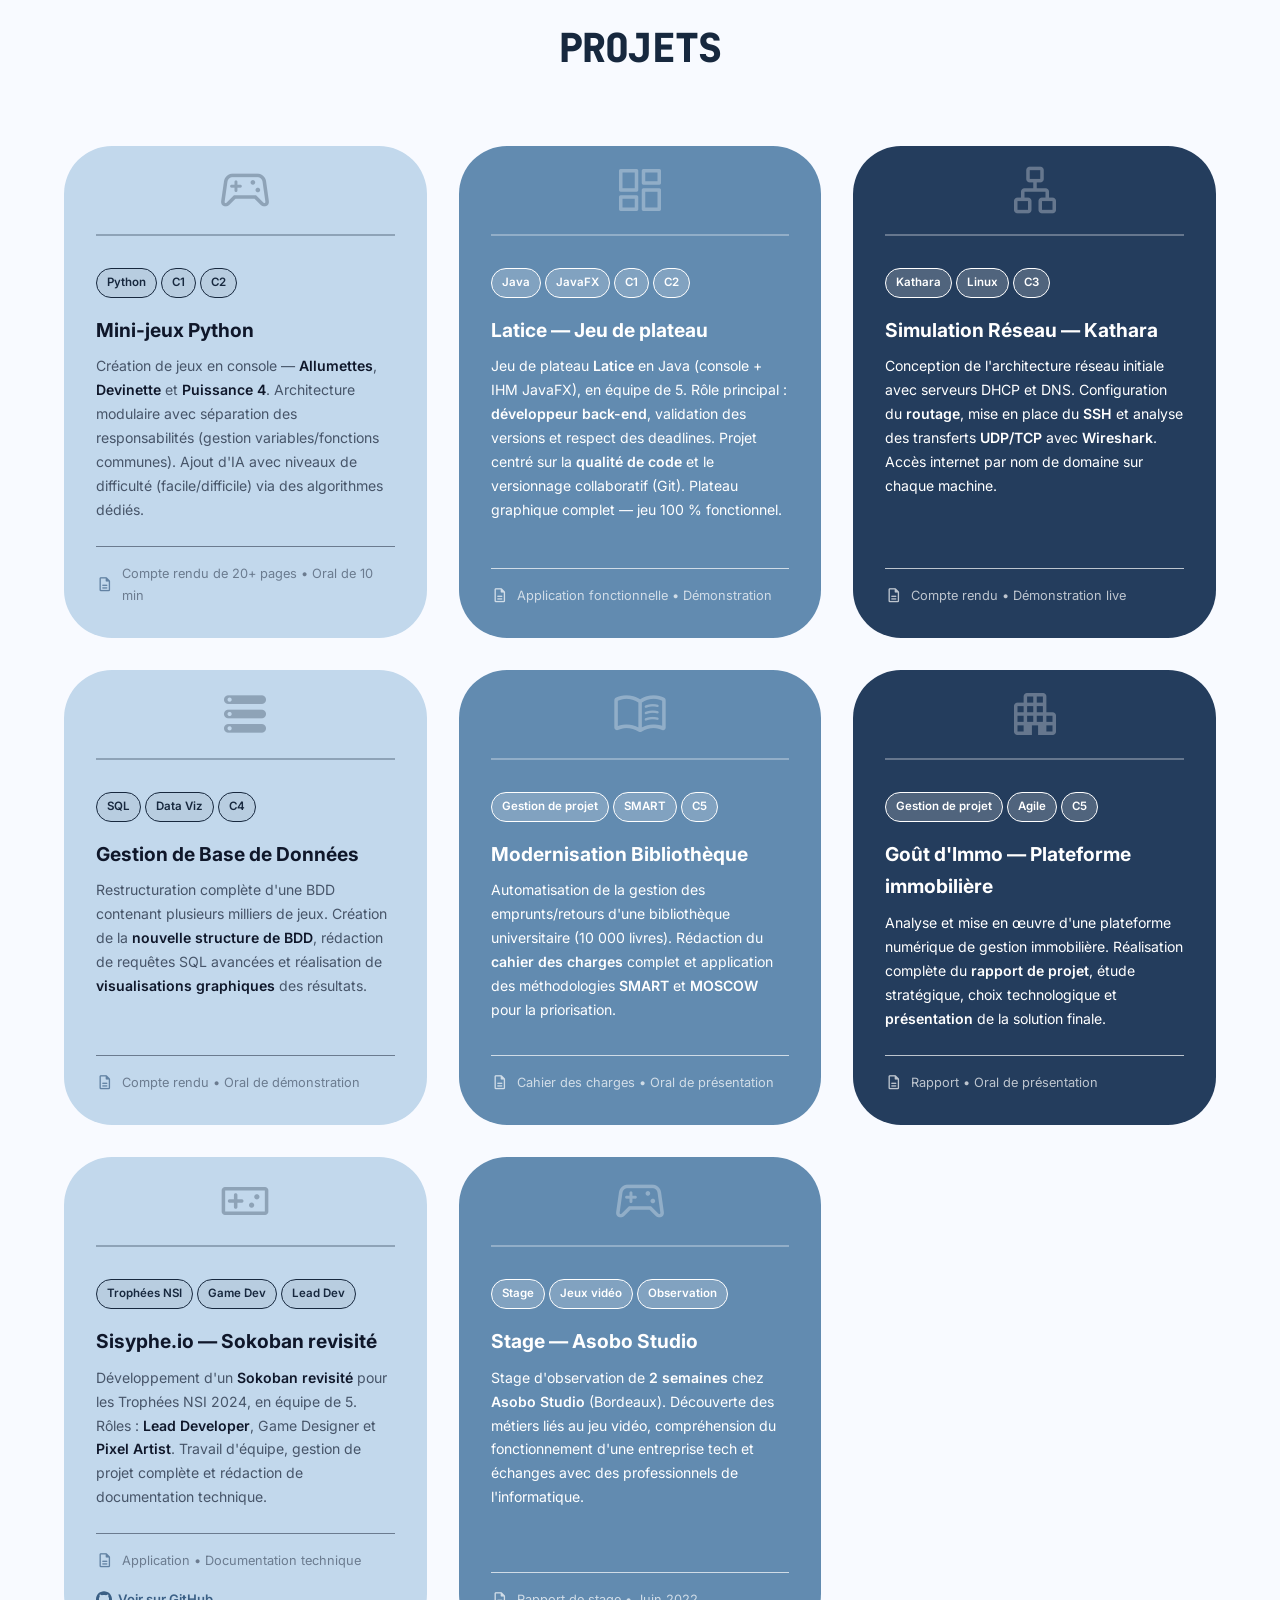
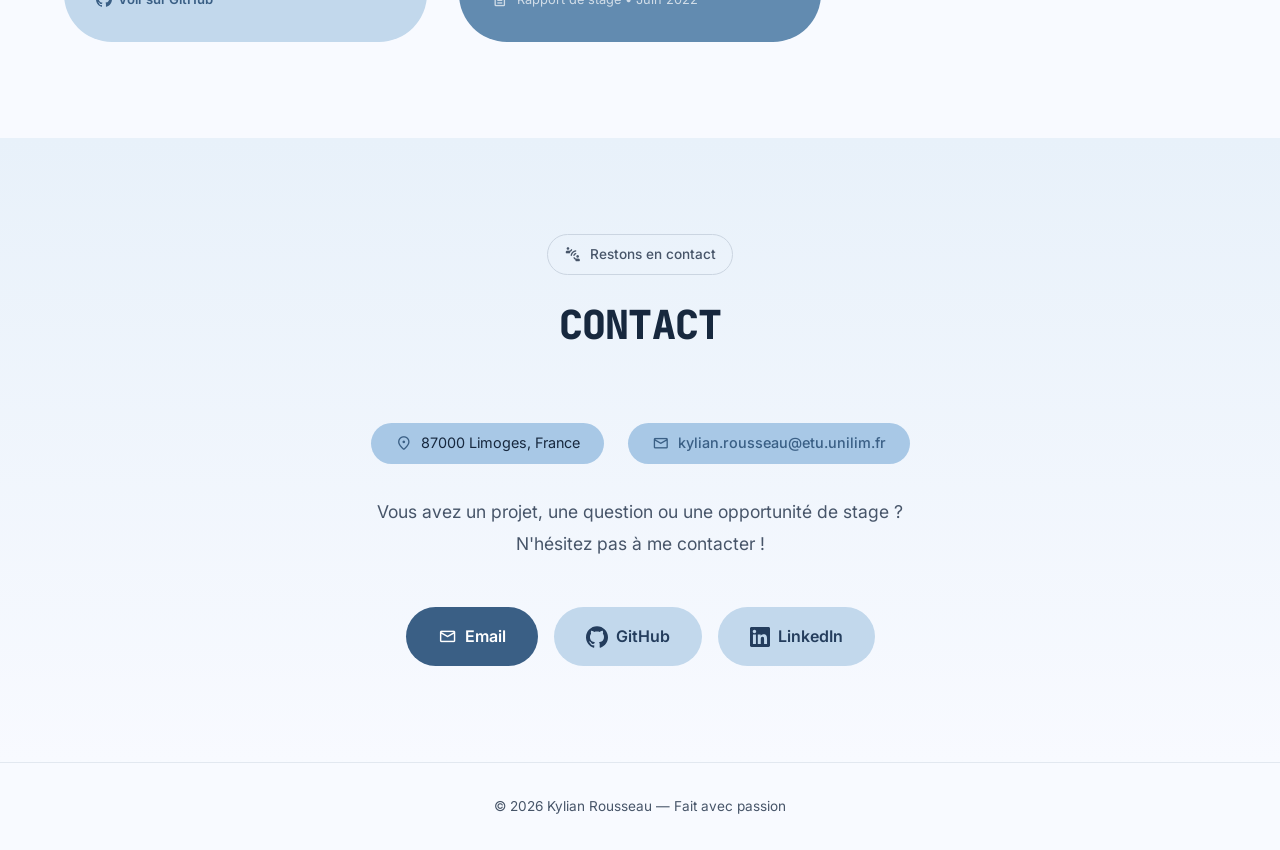
==== commit e21edd09: "Site Portoflio V2 (matching DA avec CV/Linkedin)" ====
--- a/index.html
+++ b/index.html
@@ -57,6 +57,7 @@
       <div class="shape shape--1"></div>
       <div class="shape shape--2"></div>
       <div class="shape shape--3"></div>
+      <div class="shape shape--4"></div>
     </div>
     <div class="hero__content reveal">
       <span class="chip chip--tonal">
--- a/style.css
+++ b/style.css
@@ -6,28 +6,28 @@
 
 /* ─── DESIGN TOKENS ─── */
 :root {
-  /* Blue Palette */
-  --blue-50:  #EFF6FF;
-  --blue-100: #DBEAFE;
-  --blue-200: #BFDBFE;
-  --blue-300: #93C5FD;
-  --blue-400: #60A5FA;
-  --blue-500: #3B82F6;
-  --blue-600: #2563EB;
-  --blue-700: #1D4ED8;
-  --blue-800: #1E40AF;
-  --blue-900: #1E3A8A;
-  --blue-950: #0B1D51;
-
-  /* Indigo accents */
-  --indigo-400: #818CF8;
-  --indigo-500: #6366F1;
-  --indigo-600: #4F46E5;
-
-  /* Sky accents */
-  --sky-300: #7DD3FC;
-  --sky-400: #38BDF8;
-  --sky-500: #0EA5E9;
+  /* Blue Palette (Calibrée sur le CV) */
+  --blue-50:  #E8F1FA;
+  --blue-100: #C2D8EC;
+  --blue-200: #A8C8E6;
+  --blue-300: #86A8CC;
+  --blue-400: #628BB0;
+  --blue-500: #497198;
+  --blue-600: #3A5F85;
+  --blue-700: #2E4F70;
+  --blue-800: #243D5D;
+  --blue-900: #243D5D;
+  --blue-950: #17283E;
+
+  /* Écrasement monochrome (plus de violet/indigo) */
+  --indigo-400: var(--blue-400);
+  --indigo-500: var(--blue-500);
+  --indigo-600: var(--blue-900);
+
+  /* Sky → même famille de bleus */
+  --sky-300: var(--blue-200);
+  --sky-400: var(--blue-300);
+  --sky-500: var(--blue-400);
 
   /* M3 Semantic Tokens */
   --md-primary:           var(--blue-600);
@@ -48,19 +48,19 @@
   --md-outline:           #CBD5E1;
   --md-outline-variant:   #E2E8F0;
 
-  /* Elevation shadows (M3 style) */
-  --elevation-1: 0 1px 3px rgba(15,23,42,.08), 0 1px 2px rgba(15,23,42,.06);
-  --elevation-2: 0 4px 6px -1px rgba(15,23,42,.08), 0 2px 4px -2px rgba(15,23,42,.06);
-  --elevation-3: 0 10px 15px -3px rgba(15,23,42,.08), 0 4px 6px -4px rgba(15,23,42,.06);
-  --elevation-4: 0 20px 25px -5px rgba(15,23,42,.1), 0 8px 10px -6px rgba(15,23,42,.08);
-
-  /* M3 Expressive Corners */
+  /* Flat Design — no shadows */
+  --elevation-1: none;
+  --elevation-2: none;
+  --elevation-3: none;
+  --elevation-4: none;
+
+  /* Pill / CV-style corners */
   --radius-xs:    8px;
   --radius-sm:   12px;
   --radius-md:   16px;
   --radius-lg:   24px;
-  --radius-xl:   28px;
-  --radius-xxl:  36px;
+  --radius-xl:   32px;
+  --radius-xxl:  48px;
   --radius-full: 9999px;
 
   /* Typography */
@@ -128,10 +128,10 @@
   --md-outline:           #334155;
   --md-outline-variant:   #1E293B;
 
-  --elevation-1: 0 1px 3px rgba(0,0,0,.3), 0 1px 2px rgba(0,0,0,.2);
-  --elevation-2: 0 4px 6px -1px rgba(0,0,0,.3), 0 2px 4px -2px rgba(0,0,0,.2);
-  --elevation-3: 0 10px 15px -3px rgba(0,0,0,.3), 0 4px 6px -4px rgba(0,0,0,.2);
-  --elevation-4: 0 20px 25px -5px rgba(0,0,0,.4), 0 8px 10px -6px rgba(0,0,0,.3);
+  --elevation-1: none;
+  --elevation-2: none;
+  --elevation-3: none;
+  --elevation-4: none;
 }
 
 [data-theme="dark"] .nav {
@@ -140,23 +140,85 @@
 }
 
 [data-theme="dark"] .hero {
-  background: linear-gradient(160deg, #0B1D51 0%, var(--md-surface) 40%, #1E3A8A 100%);
-}
-
-[data-theme="dark"] .shape--1 { background: var(--blue-800); opacity: 0.25; }
-[data-theme="dark"] .shape--2 { background: var(--indigo-600); opacity: 0.2; }
-[data-theme="dark"] .shape--3 { background: var(--blue-700); opacity: 0.2; }
+  background: linear-gradient(160deg, #17283E 0%, var(--md-surface) 40%, #243D5D 100%);
+}
+
+[data-theme="dark"] .shape--1 { background: var(--blue-700); opacity: 0.5; }
+[data-theme="dark"] .shape--2 { background: var(--blue-900); opacity: 0.4; }
+[data-theme="dark"] .shape--3 { background: var(--blue-500); opacity: 0.3; }
+[data-theme="dark"] .shape--4 { background: var(--blue-800); opacity: 0.35; }
+
+/* Dark mode: adapt stroke + card colors */
+[data-theme="dark"] .hero__title {
+  color: var(--blue-100);
+  text-shadow: 0 0 20px rgba(134, 168, 204, 0.25), 0 0 50px rgba(134, 168, 204, 0.1);
+}
+[data-theme="dark"] .hero__title .accent {
+  color: var(--blue-300);
+  text-shadow: 0 0 20px rgba(134, 168, 204, 0.3), 0 0 50px rgba(134, 168, 204, 0.12);
+}
+[data-theme="dark"] .hero__role {
+  -webkit-text-stroke-color: var(--blue-200);
+  text-shadow: 0 0 15px rgba(134, 168, 204, 0.2);
+}
+
+/* Subtle glow on section titles & key elements in dark mode */
+[data-theme="dark"] .section__title {
+  color: var(--blue-100);
+  text-shadow: 0 0 18px rgba(134, 168, 204, 0.2), 0 0 40px rgba(134, 168, 204, 0.08);
+}
+
+[data-theme="dark"] .timeline__title {
+  text-shadow: 0 0 12px rgba(134, 168, 204, 0.15);
+}
+
+[data-theme="dark"] .skill-card__title {
+  text-shadow: 0 0 10px rgba(134, 168, 204, 0.12);
+}
+
+[data-theme="dark"] .chip--tonal {
+  text-shadow: 0 0 8px rgba(134, 168, 204, 0.15);
+}
+
+[data-theme="dark"] .nav__logo {
+  text-shadow: 0 0 12px rgba(134, 168, 204, 0.2);
+}
+
+[data-theme="dark"] .stat-card,
+[data-theme="dark"] .lang-card,
+[data-theme="dark"] .contact__info-item { background: var(--blue-800); color: var(--blue-100); }
+[data-theme="dark"] .stat-card:hover,
+[data-theme="dark"] .lang-card:hover,
+[data-theme="dark"] .contact__info-item:hover { background: var(--blue-700); }
+
+[data-theme="dark"] .skill-card { background: var(--blue-800); color: var(--blue-100); }
+[data-theme="dark"] .skill-card:nth-child(even) { background: #17283E; }
+[data-theme="dark"] .skill-card:hover { background: var(--blue-700); }
+[data-theme="dark"] .skill-card:nth-child(even):hover { background: var(--blue-800); }
+
+[data-theme="dark"] .project-card { background: var(--blue-800); color: var(--blue-100); }
+[data-theme="dark"] .project-card:nth-child(3n+2) { background: var(--blue-700); }
+[data-theme="dark"] .project-card:nth-child(3n+3) { background: #17283E; }
+[data-theme="dark"] .project-card:nth-child(3n+2) .project-card__title,
+[data-theme="dark"] .project-card:nth-child(3n+2) .project-card__desc,
+[data-theme="dark"] .project-card:nth-child(3n+3) .project-card__title,
+[data-theme="dark"] .project-card:nth-child(3n+3) .project-card__desc { color: var(--blue-100); }
+
+[data-theme="dark"] .timeline__card { background: var(--blue-800); color: var(--blue-100); }
+[data-theme="dark"] .timeline__item:nth-child(even) .timeline__card { background: #17283E; }
+[data-theme="dark"] .timeline__item:hover .timeline__card { background: var(--blue-700); }
+[data-theme="dark"] .timeline__item:nth-child(even):hover .timeline__card { background: var(--blue-800); }
 
 [data-theme="dark"] .skills {
-  background: linear-gradient(180deg, var(--md-surface) 0%, #0B1D51 100%);
+  background: linear-gradient(180deg, var(--md-surface) 0%, #17283E 100%);
 }
 
 [data-theme="dark"] .contact {
-  background: linear-gradient(180deg, #0B1D51 0%, var(--md-surface) 100%);
+  background: linear-gradient(180deg, #17283E 0%, var(--md-surface) 100%);
 }
 
 [data-theme="dark"] .parcours {
-  background: linear-gradient(180deg, #0B1D51 0%, var(--md-surface) 50%, #0B1D51 100%);
+  background: linear-gradient(180deg, #17283E 0%, var(--md-surface) 50%, #17283E 100%);
 }
 
 [data-theme="dark"] .project-card__banner {
@@ -362,36 +424,53 @@
 
 .shape {
   position: absolute;
-  border-radius: 50%;
-  filter: blur(80px);
-  opacity: 0.35;
+  border-radius: 40% 60% 70% 30% / 40% 50% 60% 50%;
+  filter: blur(0px);
+  opacity: 0.6;
 }
 
 .shape--1 {
   width: 600px;
   height: 600px;
-  background: var(--blue-300);
+  background: #D6E8F7;
+  border-radius: 50% 40% 60% 35% / 45% 55% 40% 60%;
   top: -10%;
   right: -10%;
+  opacity: 0.6;
   animation: float 20s ease-in-out infinite;
 }
 
 .shape--2 {
-  width: 400px;
-  height: 400px;
-  background: var(--indigo-400);
+  width: 420px;
+  height: 420px;
+  background: #3A7ABF;
+  border-radius: 35% 65% 45% 55% / 60% 35% 65% 40%;
   bottom: -5%;
   left: -5%;
+  opacity: 0.3;
   animation: float 16s ease-in-out infinite reverse;
 }
 
 .shape--3 {
   width: 300px;
   height: 300px;
-  background: var(--sky-300);
+  background: #5EB0C9;
+  border-radius: 60% 40% 50% 50% / 35% 60% 40% 65%;
   top: 40%;
   left: 50%;
+  opacity: 0.35;
   animation: float 22s ease-in-out infinite 3s;
+}
+
+.shape--4 {
+  width: 350px;
+  height: 350px;
+  background: #1B3A5C;
+  border-radius: 45% 55% 35% 65% / 55% 40% 60% 45%;
+  top: 15%;
+  left: -5%;
+  opacity: 0.2;
+  animation: float 25s ease-in-out infinite 2s reverse;
 }
 
 @keyframes float {
@@ -406,12 +485,24 @@
 }
 
 .hero__title {
-  font-size: clamp(3rem, 10vw, 6rem);
+  font-family: var(--font-mono);
+  font-size: clamp(3rem, 10vw, 5rem);
+  font-weight: 800;
+  letter-spacing: -0.02em;
+  line-height: 1.1;
+  margin: var(--space-lg) 0;
+  color: var(--blue-950);
+}
+
+/* Rousseau : même police mono, en gras + couleur primaire contrastée */
+.hero__title .accent {
+  color: var(--blue-500);
   font-weight: 900;
-  letter-spacing: -0.04em;
-  line-height: 1.05;
-  margin: var(--space-lg) 0;
-  color: var(--md-on-surface);
+}
+
+/* Halo de lisibilité pour le texte sur les blobs */
+.hero__title, .hero__title .accent, .hero__role {
+  text-shadow: 0 0 20px rgba(255, 255, 255, 0.95), 0 0 40px rgba(255, 255, 255, 0.7);
 }
 
 .hero__subtitle {
@@ -485,6 +576,12 @@
 .pill:hover {
   background: var(--blue-200);
   transform: translateY(-2px);
+}
+
+/* Dark mode : texte foncé sur pill hover clair */
+[data-theme="dark"] .pill:hover {
+  background: var(--blue-200);
+  color: var(--blue-950);
 }
 
 .pill--sm {
@@ -575,11 +672,13 @@
 }
 
 .section__title {
-  font-size: clamp(2rem, 5vw, 3rem);
+  font-family: var(--font-mono);
+  text-transform: uppercase;
+  font-size: clamp(1.8rem, 4vw, 2.5rem);
   font-weight: 800;
-  letter-spacing: -0.03em;
+  letter-spacing: -0.02em;
   margin-top: var(--space-md);
-  color: var(--md-on-surface);
+  color: var(--blue-950);
 }
 
 /* ═══════════════ ABOUT ═══════════════ */
@@ -612,17 +711,16 @@
   align-items: center;
   gap: var(--space-md);
   padding: var(--space-lg) var(--space-xl);
-  background: var(--md-surface-container);
-  border-radius: var(--radius-xl);
-  box-shadow: var(--elevation-1);
+  background: var(--blue-200);
+  border-radius: var(--radius-xxl);
   transition: var(--motion-std);
-  border: 1px solid var(--md-outline-variant);
+  border: none;
+  color: var(--blue-950);
 }
 
 .stat-card:hover {
   transform: translateY(-4px);
-  box-shadow: var(--elevation-3);
-  border-color: var(--blue-200);
+  background: var(--blue-300);
 }
 
 .stat-card__icon {
@@ -665,14 +763,14 @@
 }
 
 .skill-card {
-  background: var(--md-surface-container);
-  border-radius: var(--radius-xl);
+  background: var(--blue-200);
+  border-radius: var(--radius-xxl);
   padding: var(--space-xl);
-  box-shadow: var(--elevation-1);
-  border: 1px solid var(--md-outline-variant);
+  border: none;
   transition: var(--motion-emphasized);
   position: relative;
   overflow: hidden;
+  color: var(--blue-950);
 }
 
 .skill-card::before {
@@ -681,15 +779,36 @@
   top: 0;
   left: 0;
   right: 0;
-  height: 4px;
-  background: var(--card-accent, var(--md-primary));
-  border-radius: var(--radius-xl) var(--radius-xl) 0 0;
+  height: 5px;
+  background: var(--card-accent, var(--blue-600));
+  border-radius: var(--radius-xxl) var(--radius-xxl) 0 0;
 }
 
 .skill-card:hover {
   transform: translateY(-6px);
-  box-shadow: var(--elevation-4);
-  border-color: var(--card-accent, var(--md-primary));
+  background: var(--blue-300);
+}
+
+/* Alternating dark cards */
+.skill-card:nth-child(even) {
+  background: var(--blue-900);
+  color: white;
+}
+.skill-card:nth-child(even) .skill-card__title,
+.skill-card:nth-child(even) .skill-card__desc,
+.skill-card:nth-child(even) .level-label {
+  color: var(--blue-100);
+}
+.skill-card:nth-child(even) .skill-card__icon {
+  background: rgba(255,255,255,.15);
+  color: var(--blue-200);
+}
+.skill-card:nth-child(even) .skill-card__tag {
+  background: rgba(255,255,255,.12);
+  color: var(--blue-200);
+}
+.skill-card:nth-child(even):hover {
+  background: var(--blue-800);
 }
 
 .skill-card__header {
@@ -770,41 +889,80 @@
 }
 
 .project-card {
-  background: var(--md-surface-container);
+  border: none;
   border-radius: var(--radius-xxl);
   overflow: hidden;
-  box-shadow: var(--elevation-1);
-  border: 1px solid var(--md-outline-variant);
-  transition: var(--motion-emphasized);
+  transition: transform 0.3s cubic-bezier(0.2, 0, 0, 1), background 0.3s ease;
   display: flex;
   flex-direction: column;
+  background: var(--blue-100);
+  color: var(--blue-950);
 }
 
 .project-card:hover {
   transform: translateY(-8px);
-  box-shadow: var(--elevation-4);
-}
-
+}
+
+/* Carte 2 sur 3 : Bleu moyen (texte blanc) */
+.project-card:nth-child(3n+2) {
+  background: var(--blue-400);
+  color: #ffffff;
+}
+.project-card:nth-child(3n+2) .project-card__title,
+.project-card:nth-child(3n+2) .project-card__desc,
+.project-card:nth-child(3n+2) .project-card__desc strong,
+.project-card:nth-child(3n+2) .project-card__banner-icon,
+.project-card:nth-child(3n+2) .project-card__deliverables,
+.project-card:nth-child(3n+2) .project-card__deliverables .material-symbols-rounded {
+  color: #ffffff;
+}
+
+/* Carte 3 sur 3 : Bleu marine (texte blanc) */
+.project-card:nth-child(3n+3) {
+  background: var(--blue-900);
+  color: #ffffff;
+}
+.project-card:nth-child(3n+3) .project-card__title,
+.project-card:nth-child(3n+3) .project-card__desc,
+.project-card:nth-child(3n+3) .project-card__desc strong,
+.project-card:nth-child(3n+3) .project-card__banner-icon,
+.project-card:nth-child(3n+3) .project-card__deliverables,
+.project-card:nth-child(3n+3) .project-card__deliverables .material-symbols-rounded {
+  color: #ffffff;
+}
+
+/* Pills dans les cartes : adaptées au fond */
+.project-card .pill--sm {
+  background: rgba(255, 255, 255, 0.2);
+  border: 1px solid currentColor;
+  color: inherit;
+}
+.project-card:nth-child(3n+1) .pill--sm {
+  background: rgba(0, 0, 0, 0.05);
+}
+
+/* Bannière fond transparent pour bloc uni */
 .project-card__banner {
-  height: 140px;
-  background: linear-gradient(135deg, var(--banner-color, var(--md-primary)), color-mix(in srgb, var(--banner-color, var(--md-primary)) 70%, var(--indigo-400)));
+  height: 90px;
+  background: transparent !important;
   display: flex;
   align-items: center;
   justify-content: center;
   position: relative;
   overflow: hidden;
+  border-bottom: 2px solid currentColor;
+  margin: 0 var(--space-xl);
+  opacity: 0.3;
 }
 
 .project-card__banner::after {
-  content: '';
-  position: absolute;
-  inset: 0;
-  background: url("data:image/svg+xml,%3Csvg width='60' height='60' viewBox='0 0 60 60' xmlns='http://www.w3.org/2000/svg'%3E%3Cg fill='none' fill-rule='evenodd'%3E%3Cg fill='%23ffffff' fill-opacity='0.06'%3E%3Ccircle cx='30' cy='30' r='4'/%3E%3C/g%3E%3C/g%3E%3C/svg%3E");
+  display: none;
 }
 
 .project-card__banner-icon {
   font-size: 3.5rem;
-  color: rgba(255, 255, 255, 0.9);
+  color: currentColor;
+  opacity: 1;
   z-index: 1;
 }
 
@@ -849,7 +1007,8 @@
   font-size: 0.8rem;
   color: var(--md-on-surface-variant);
   padding-top: var(--space-md);
-  border-top: 1px solid var(--md-outline-variant);
+  border-top: 1px solid currentColor;
+  opacity: 0.7;
 }
 
 .project-card__deliverables .material-symbols-rounded {
@@ -916,11 +1075,12 @@
 .skills__grid .skill-card:nth-child(5) { transition-delay: 320ms; }
 .skills__grid .skill-card:nth-child(6) { transition-delay: 400ms; }
 
-.projects__grid .project-card:nth-child(2) { transition-delay: 100ms; }
-.projects__grid .project-card:nth-child(3) { transition-delay: 200ms; }
-.projects__grid .project-card:nth-child(4) { transition-delay: 300ms; }
-.projects__grid .project-card:nth-child(5) { transition-delay: 400ms; }
-.projects__grid .project-card:nth-child(6) { transition-delay: 500ms; }
+/* Stagger délais uniquement pendant l'animation d'apparition scroll */
+.reveal .project-card:nth-child(2) { transition-delay: 100ms; }
+.reveal .project-card:nth-child(3) { transition-delay: 200ms; }
+.reveal .project-card:nth-child(4) { transition-delay: 300ms; }
+.reveal .project-card:nth-child(5) { transition-delay: 400ms; }
+.reveal .project-card:nth-child(6) { transition-delay: 500ms; }
 
 /* ═══════════════ RESPONSIVE ═══════════════ */
 @media (max-width: 900px) {
@@ -1014,10 +1174,12 @@
 
 /* ─── HERO EXTRAS ─── */
 .hero__role {
-  font-size: clamp(1.1rem, 3vw, 1.5rem);
-  font-weight: 600;
-  color: var(--md-primary);
-  letter-spacing: 0.04em;
+  font-family: var(--font-mono);
+  font-size: clamp(1.5rem, 4vw, 2.5rem);
+  font-weight: 800;
+  color: transparent;
+  -webkit-text-stroke: 1.5px var(--blue-950);
+  letter-spacing: 0.02em;
   text-transform: uppercase;
   margin-bottom: var(--space-sm);
 }
@@ -1123,18 +1285,34 @@
 }
 
 .timeline__card {
-  background: var(--md-surface-container);
-  border: 1px solid var(--md-outline-variant);
-  border-radius: var(--radius-xl);
+  background: var(--blue-200);
+  border: none;
+  border-radius: var(--radius-xxl);
   padding: var(--space-xl);
-  box-shadow: var(--elevation-1);
   transition: var(--motion-std);
+  color: var(--blue-950);
 }
 
 .timeline__item:hover .timeline__card {
-  box-shadow: var(--elevation-3);
-  border-color: var(--blue-200);
+  background: var(--blue-300);
   transform: translateX(4px);
+}
+
+/* Alternating dark timeline cards */
+.timeline__item:nth-child(even) .timeline__card {
+  background: var(--blue-900);
+  color: white;
+}
+.timeline__item:nth-child(even) .timeline__title,
+.timeline__item:nth-child(even) .timeline__desc,
+.timeline__item:nth-child(even) .timeline__place {
+  color: var(--blue-100);
+}
+.timeline__item:nth-child(even) .timeline__desc strong {
+  color: white;
+}
+.timeline__item:nth-child(even):hover .timeline__card {
+  background: var(--blue-800);
 }
 
 .timeline__date {
@@ -1207,17 +1385,17 @@
 }
 
 .lang-card {
-  background: var(--md-surface-container);
-  border: 1px solid var(--md-outline-variant);
-  border-radius: var(--radius-lg);
+  background: var(--blue-200);
+  border: none;
+  border-radius: var(--radius-xxl);
   padding: var(--space-md) var(--space-lg);
   transition: var(--motion-std);
+  color: var(--blue-950);
 }
 
 .lang-card:hover {
   transform: translateY(-3px);
-  box-shadow: var(--elevation-2);
-  border-color: var(--blue-200);
+  background: var(--blue-300);
 }
 
 .lang-card__name {
@@ -1309,17 +1487,16 @@
   align-items: center;
   gap: var(--space-sm);
   font-size: 0.9rem;
-  color: var(--md-on-surface);
-  background: var(--md-surface-container);
+  color: var(--blue-950);
+  background: var(--blue-200);
   padding: var(--space-sm) var(--space-lg);
   border-radius: var(--radius-full);
-  border: 1px solid var(--md-outline-variant);
+  border: none;
   transition: var(--motion-std);
 }
 
 .contact__info-item:hover {
-  border-color: var(--blue-300);
-  box-shadow: var(--elevation-1);
+  background: var(--blue-300);
 }
 
 .contact__info-item .material-symbols-rounded {
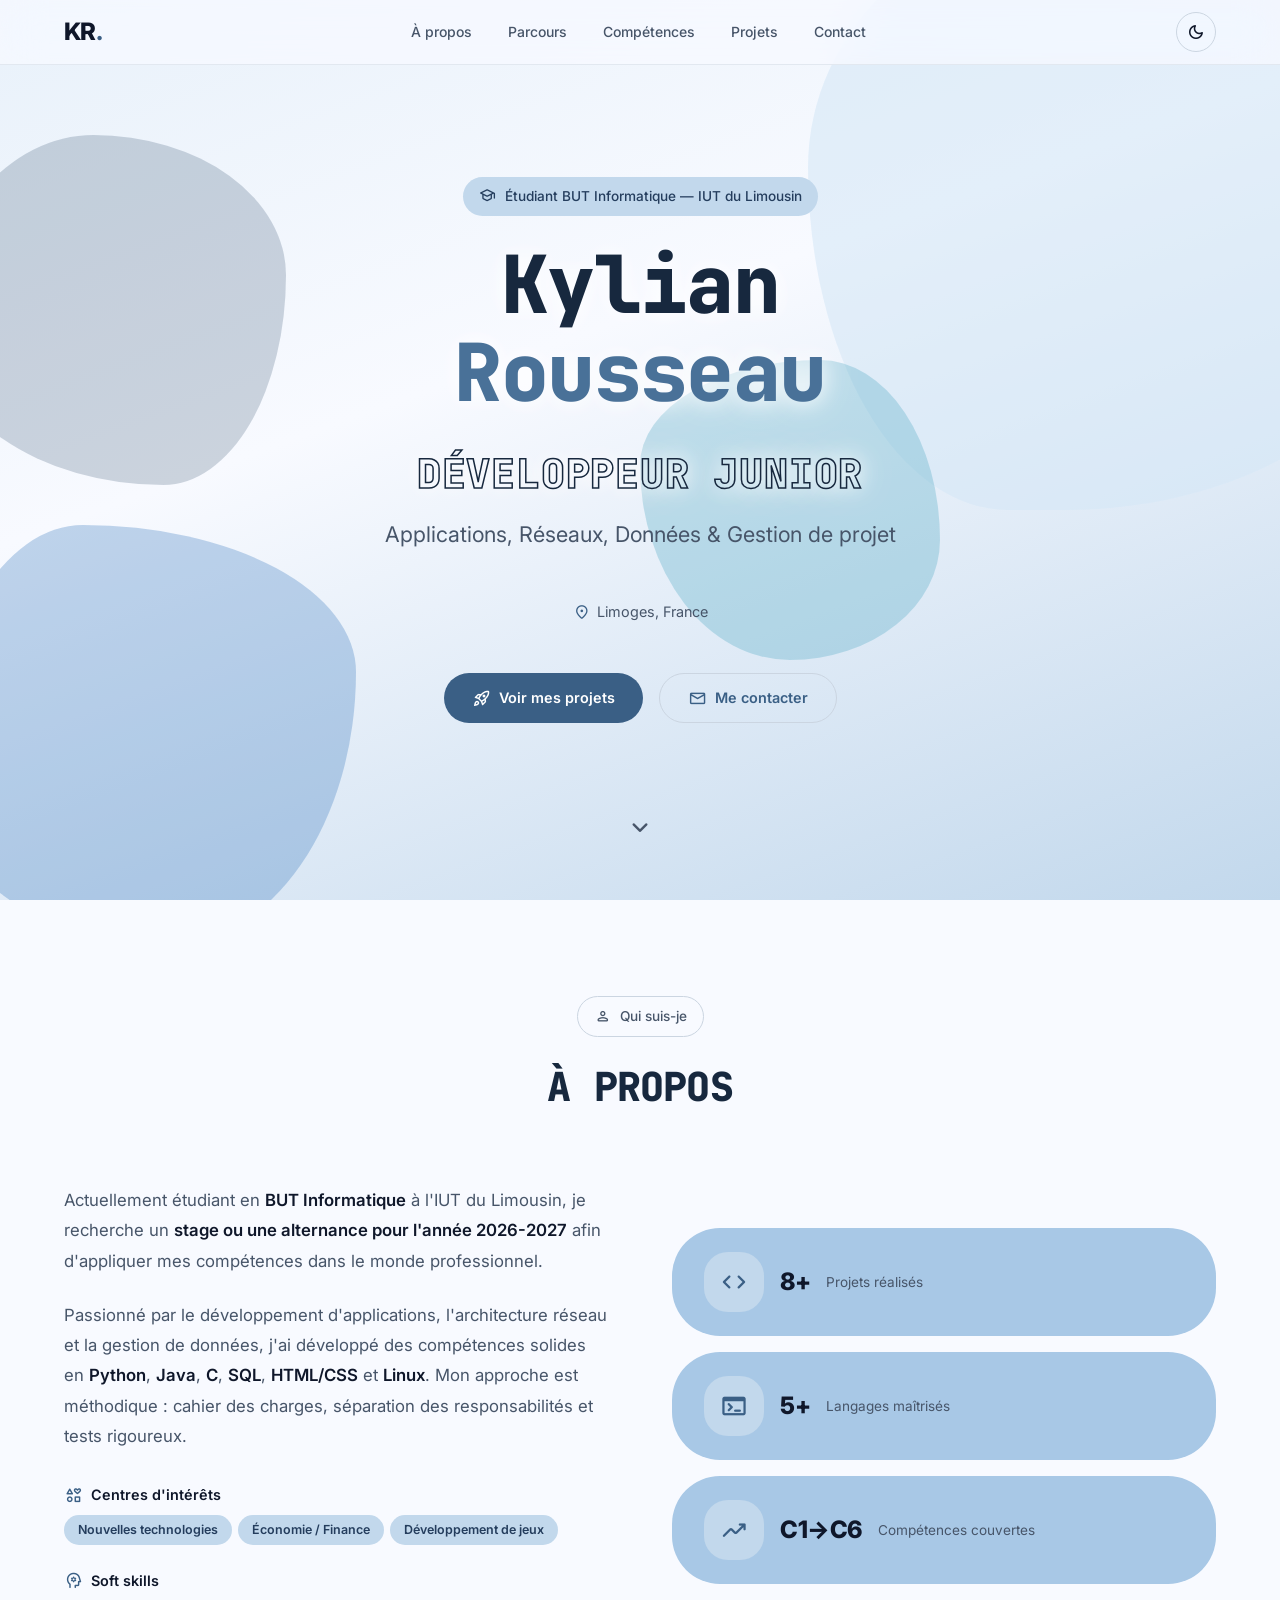
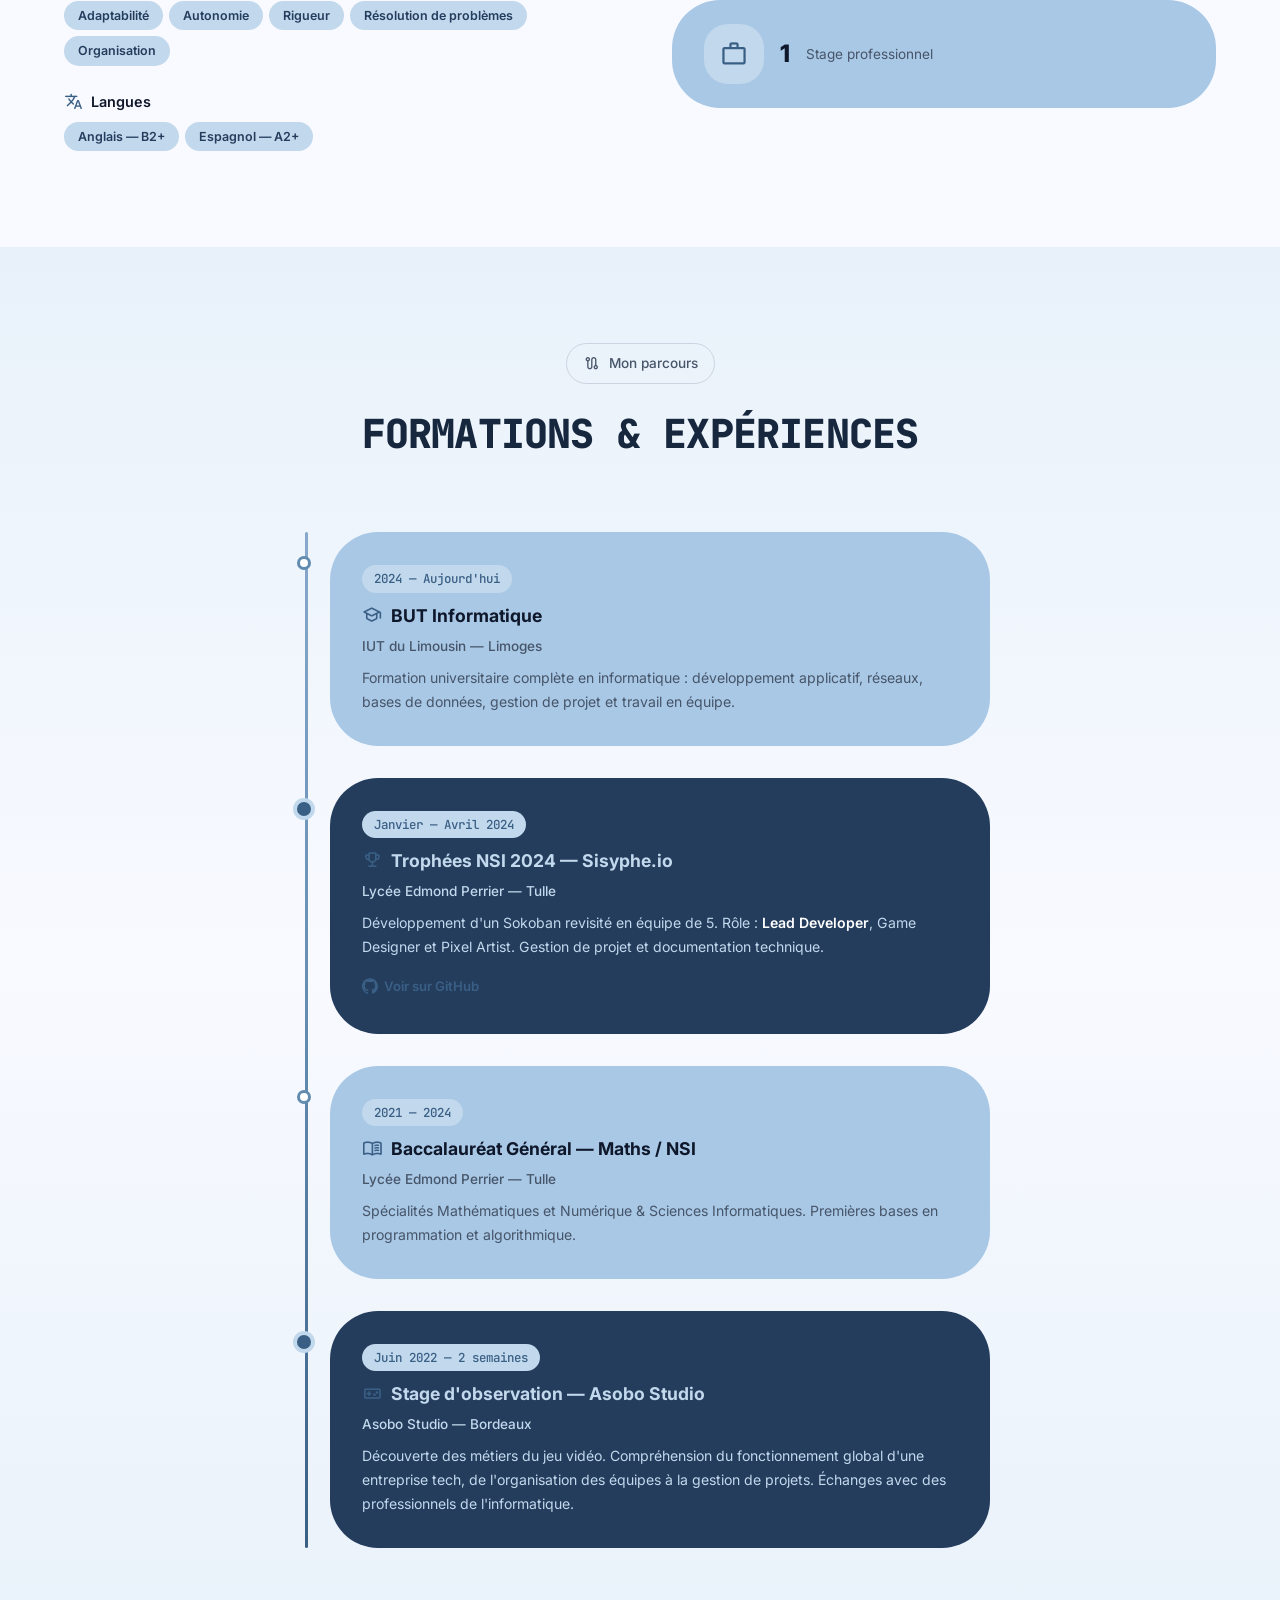
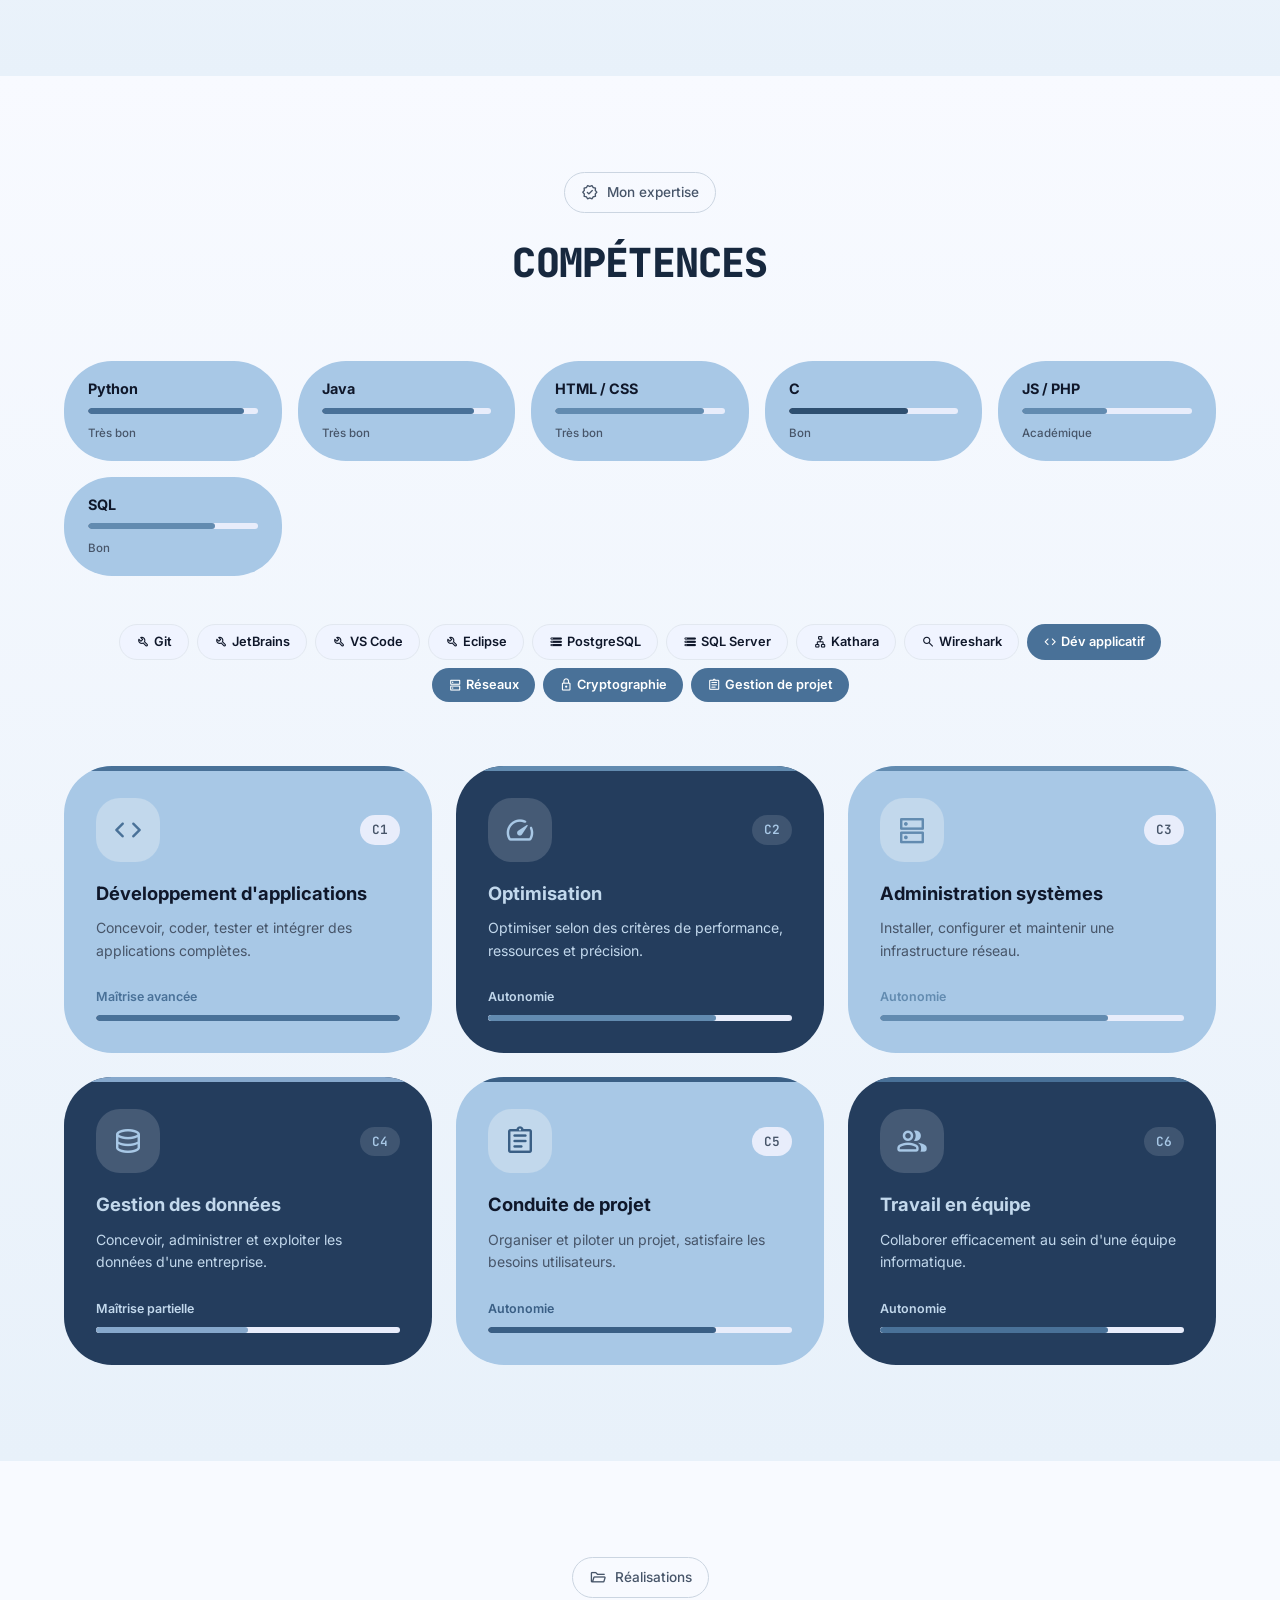
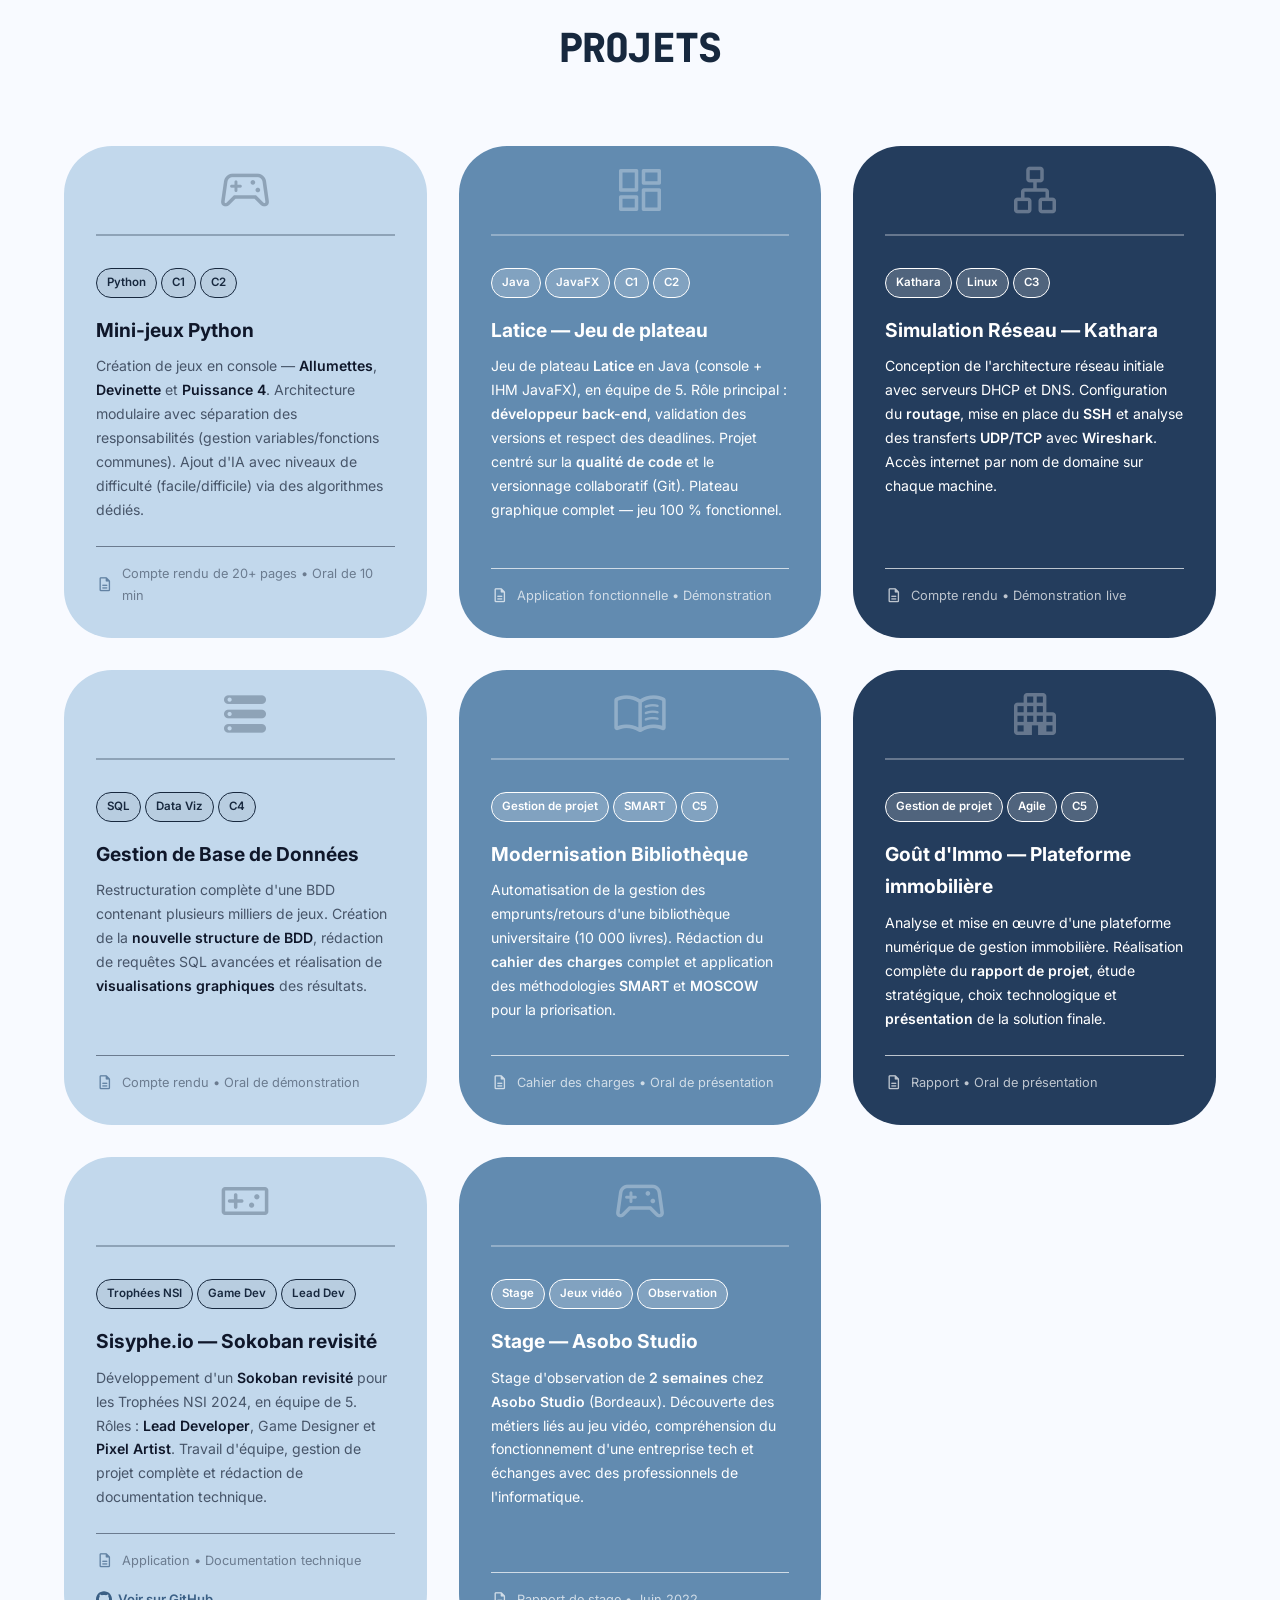
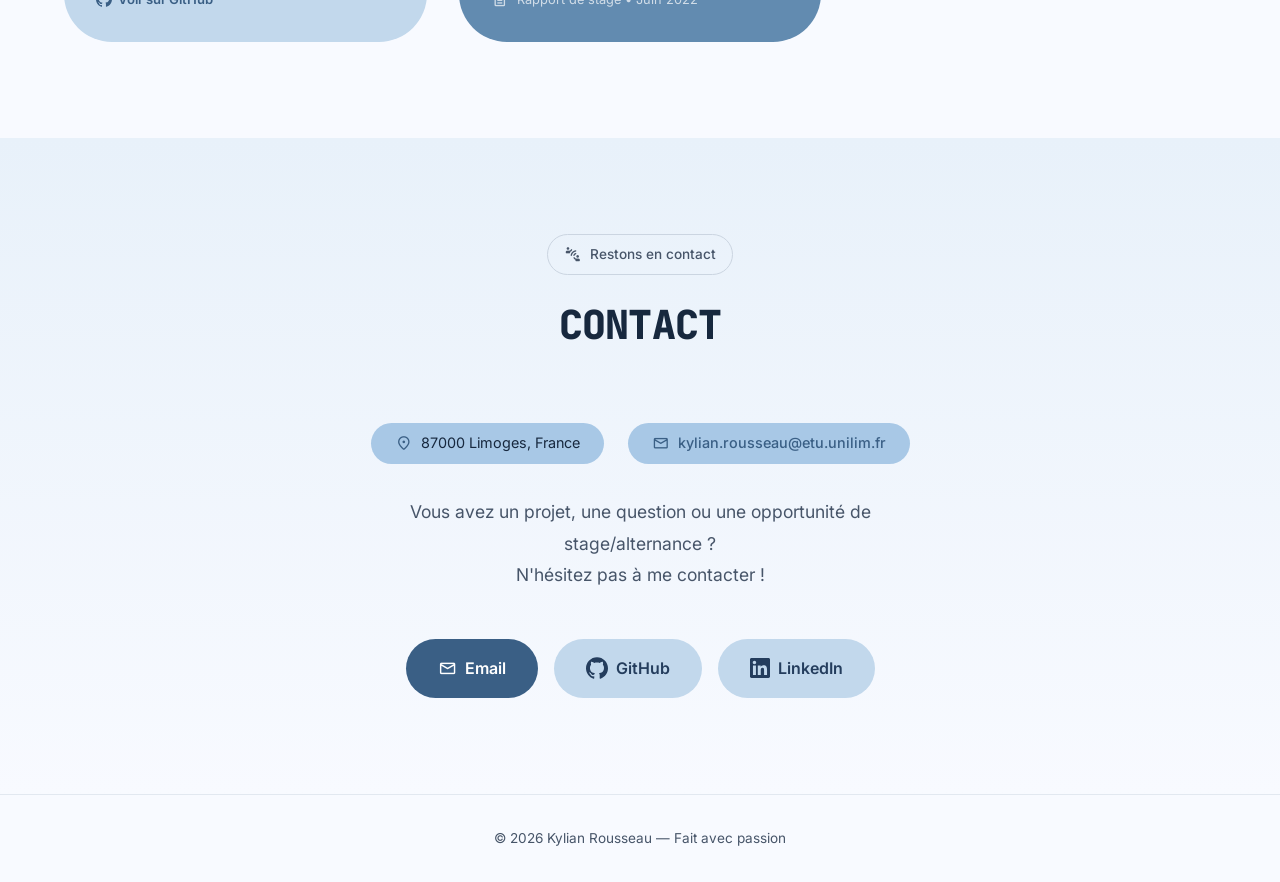
==== commit ff4a94b6: "Modifications avant mise en ligne" ====
--- a/index.html
+++ b/index.html
@@ -105,7 +105,7 @@
         <div class="about__text reveal">
           <p>
             Actuellement étudiant en <strong>BUT Informatique</strong> à l'IUT du Limousin,
-            je recherche un <strong>stage en entreprise (10 semaines)</strong> afin d'appliquer
+            je recherche un <strong>stage ou une alternance pour l'année 2026-2027</strong> afin d'appliquer
             mes compétences dans le monde professionnel.
           </p>
           <p>
@@ -625,7 +625,7 @@
           </div>
         </div>
         <p class="contact__text">
-          Vous avez un projet, une question ou une opportunité de stage ?<br>
+          Vous avez un projet, une question ou une opportunité de stage/alternance ?<br>
           N'hésitez pas à me contacter !
         </p>
         <div class="contact__links">
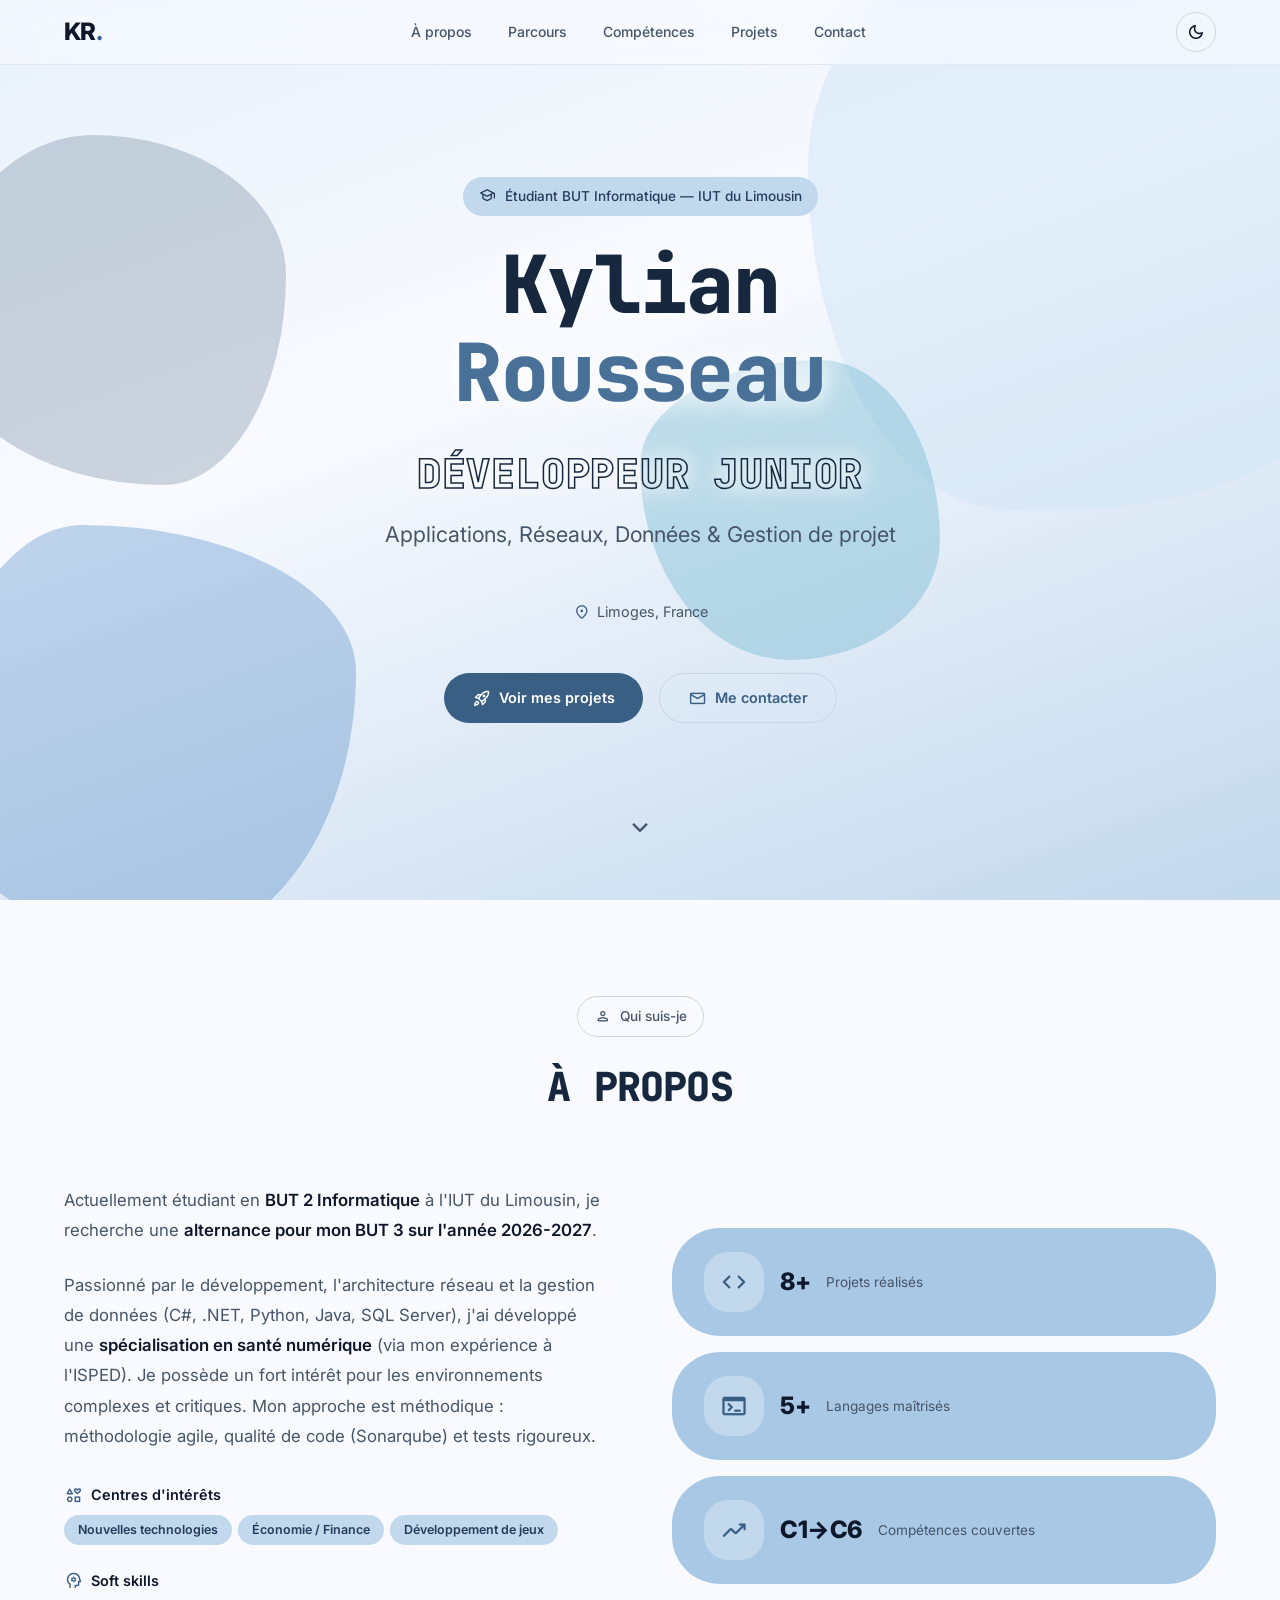
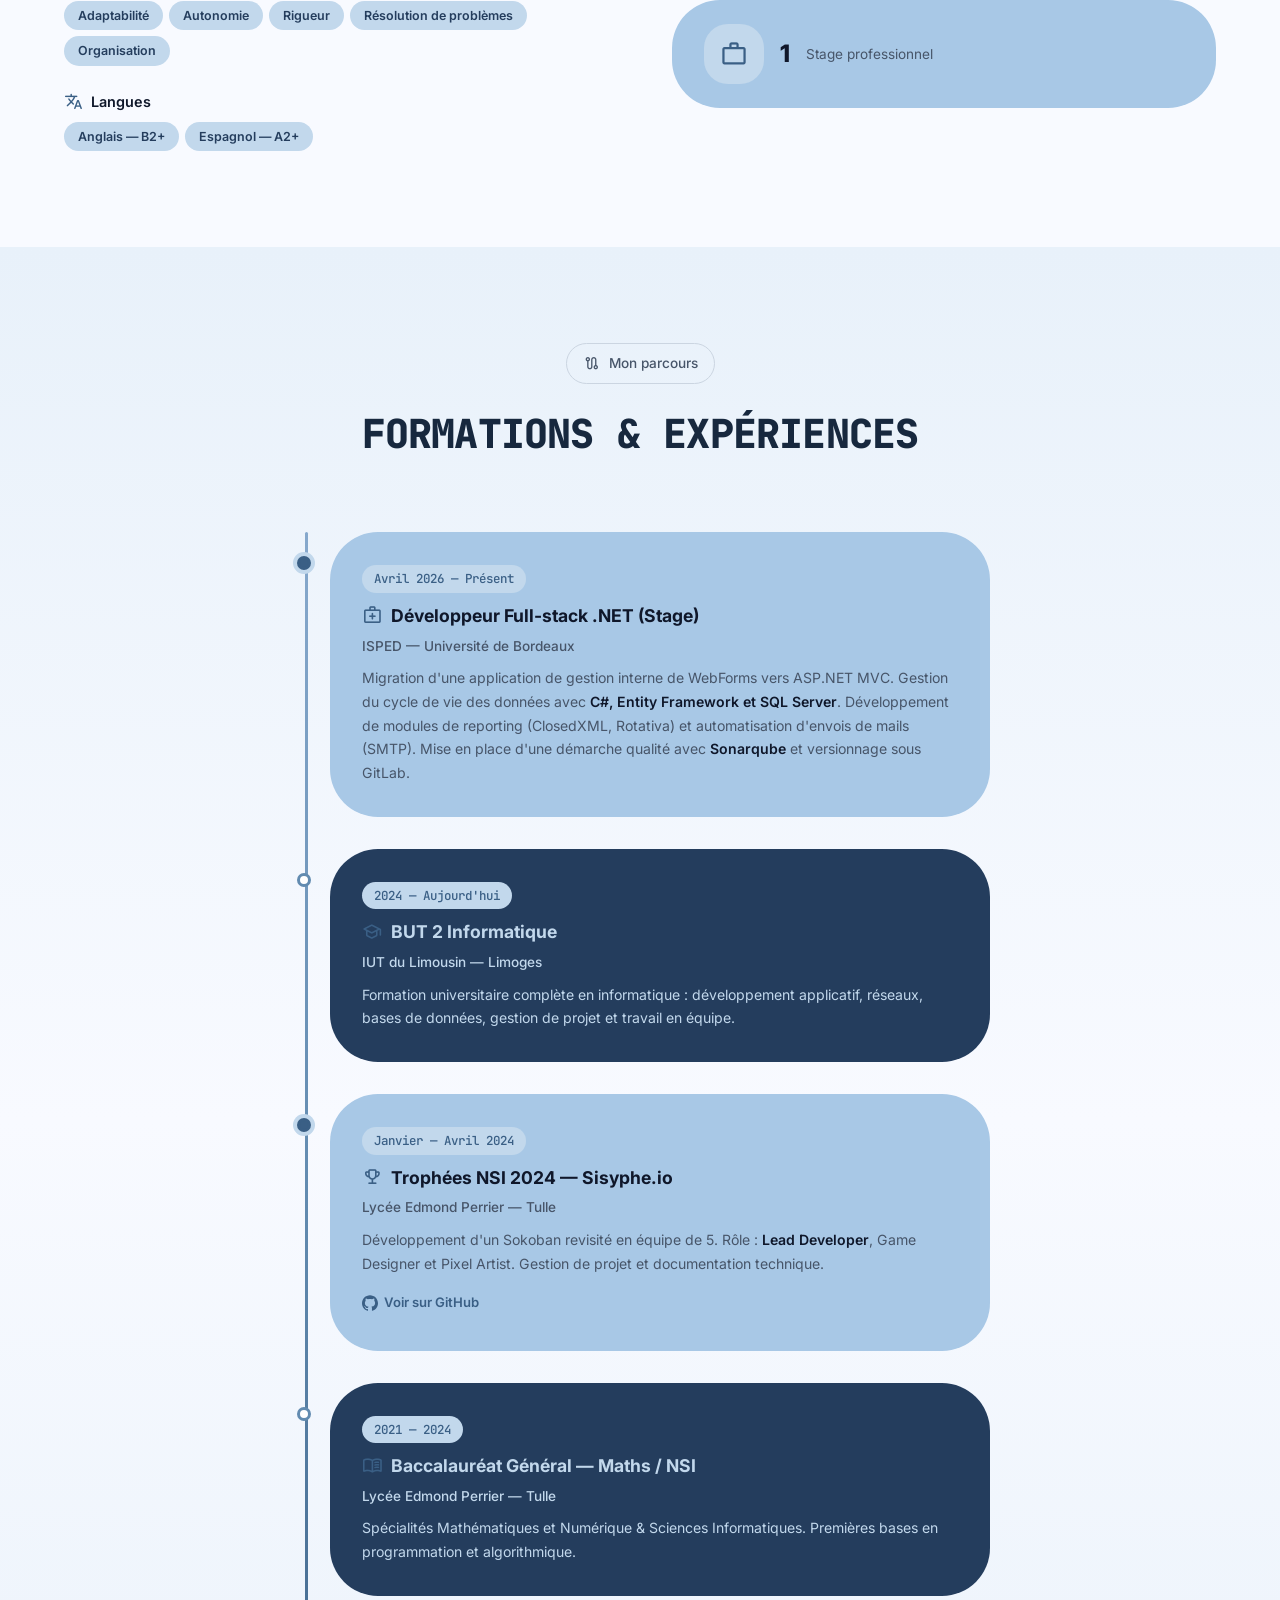
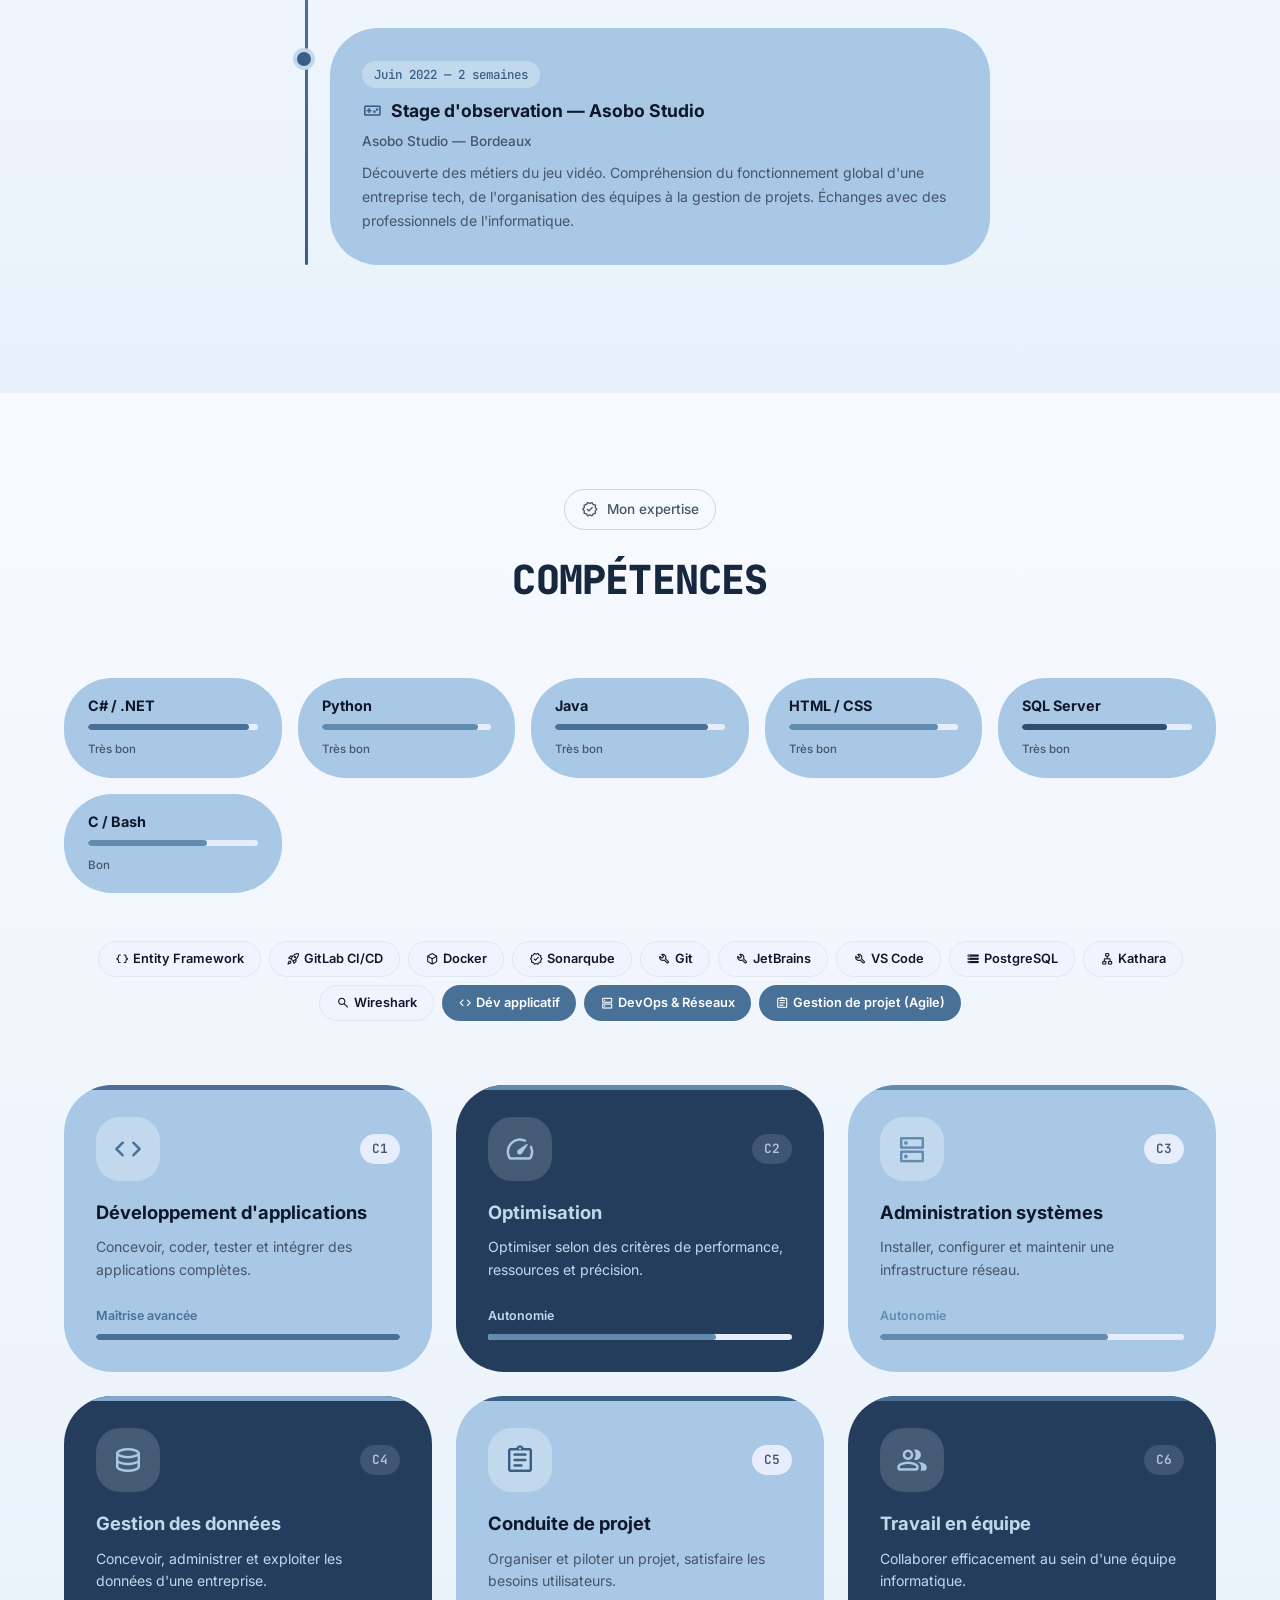
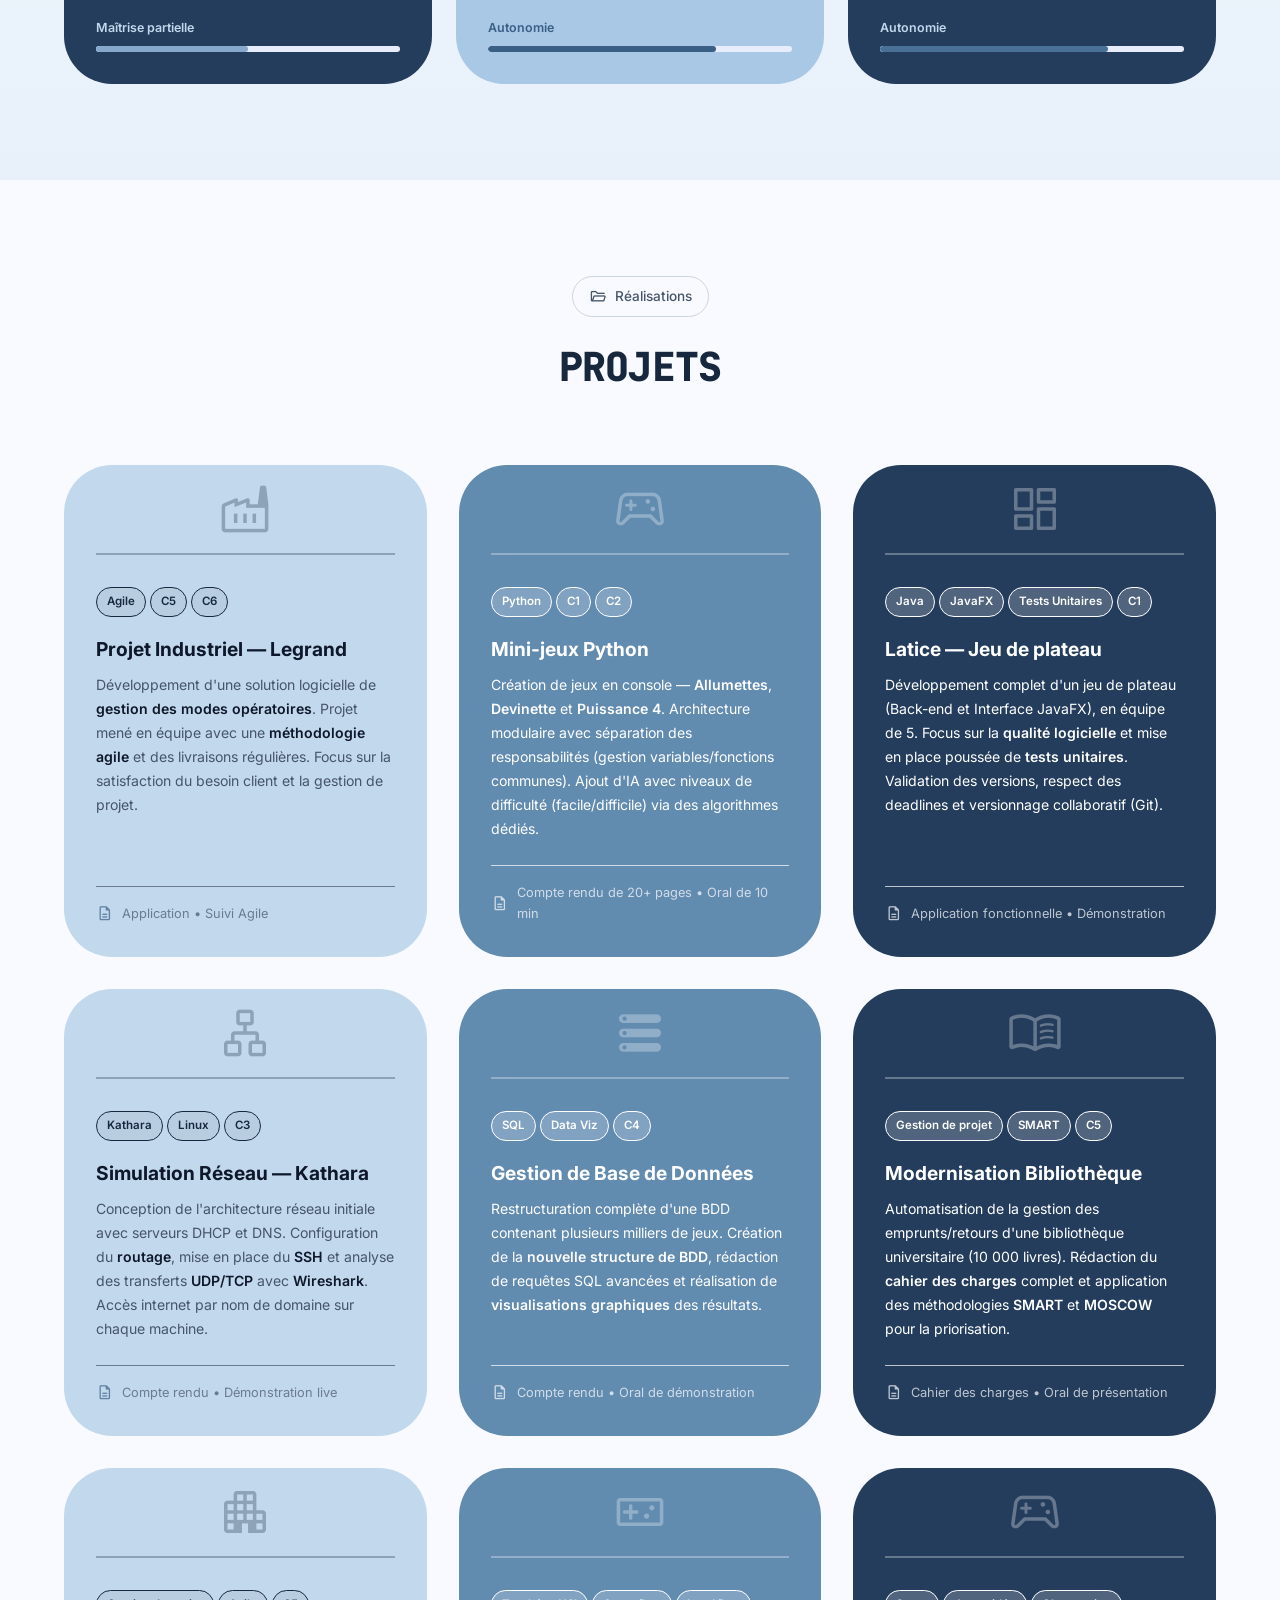
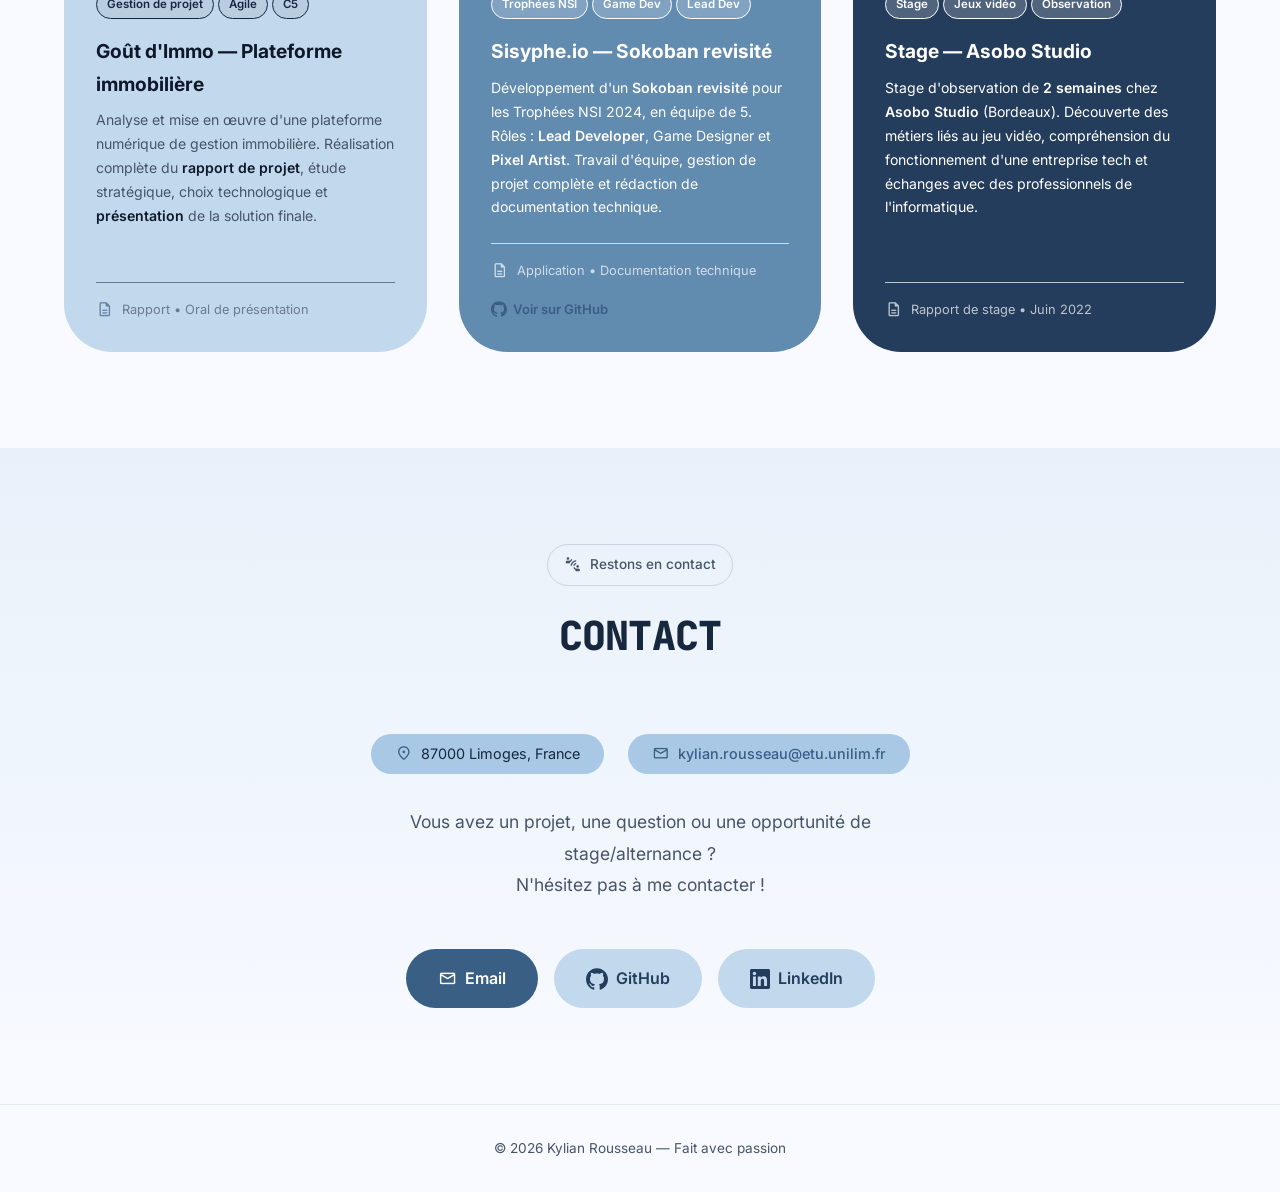
==== commit 82b732ef: "Mise à jour portfolio - stage 2026" ====
--- a/index.html
+++ b/index.html
@@ -104,15 +104,14 @@
       <div class="about__grid">
         <div class="about__text reveal">
           <p>
-            Actuellement étudiant en <strong>BUT Informatique</strong> à l'IUT du Limousin,
-            je recherche un <strong>stage ou une alternance pour l'année 2026-2027</strong> afin d'appliquer
-            mes compétences dans le monde professionnel.
+            Actuellement étudiant en <strong>BUT 2 Informatique</strong> à l'IUT du Limousin,
+            je recherche une <strong>alternance pour mon BUT 3 sur l'année 2026-2027</strong>.
           </p>
           <p>
-            Passionné par le développement d'applications, l'architecture réseau et la gestion de données,
-            j'ai développé des compétences solides en <strong>Python</strong>, <strong>Java</strong>,
-            <strong>C</strong>, <strong>SQL</strong>, <strong>HTML/CSS</strong> et <strong>Linux</strong>.
-            Mon approche est méthodique : cahier des charges, séparation des responsabilités et tests rigoureux.
+            Passionné par le développement, l'architecture réseau et la gestion de données (C#, .NET, Python, Java, SQL Server), 
+            j'ai développé une <strong>spécialisation en santé numérique</strong> (via mon expérience à l'ISPED). 
+            Je possède un fort intérêt pour les environnements complexes et critiques. 
+            Mon approche est méthodique : méthodologie agile, qualité de code (Sonarqube) et tests rigoureux.
           </p>
           <div class="about__extras">
             <div class="about__block">
@@ -180,6 +179,20 @@
       </div>
 
       <div class="timeline">
+        <!-- Item 0 -->
+        <div class="timeline__item reveal">
+          <div class="timeline__dot timeline__dot--accent"></div>
+          <div class="timeline__card">
+            <span class="timeline__date">Avril 2026 — Présent</span>
+            <h3 class="timeline__title">
+              <span class="material-symbols-rounded">medical_services</span>
+              Développeur Full-stack .NET (Stage)
+            </h3>
+            <p class="timeline__place">ISPED — Université de Bordeaux</p>
+            <p class="timeline__desc">Migration d'une application de gestion interne de WebForms vers ASP.NET MVC. Gestion du cycle de vie des données avec <strong>C#, Entity Framework et SQL Server</strong>. Développement de modules de reporting (ClosedXML, Rotativa) et automatisation d'envois de mails (SMTP). Mise en place d'une démarche qualité avec <strong>Sonarqube</strong> et versionnage sous GitLab.</p>
+          </div>
+        </div>
+
         <!-- Item 1 -->
         <div class="timeline__item reveal">
           <div class="timeline__dot"></div>
@@ -187,7 +200,7 @@
             <span class="timeline__date">2024 — Aujourd'hui</span>
             <h3 class="timeline__title">
               <span class="material-symbols-rounded">school</span>
-              BUT Informatique
+              BUT 2 Informatique
             </h3>
             <p class="timeline__place">IUT du Limousin — Limoges</p>
             <p class="timeline__desc">Formation universitaire complète en informatique : développement applicatif, réseaux, bases de données, gestion de projet et travail en équipe.</p>
@@ -257,8 +270,13 @@
       <!-- Langages & Proficiency -->
       <div class="lang-grid reveal">
         <div class="lang-card">
+          <span class="lang-card__name">C# / .NET</span>
+          <div class="lang-card__bar"><div class="lang-card__fill" data-level="95" style="--bar-color: var(--blue-500)"></div></div>
+          <span class="lang-card__label">Très bon</span>
+        </div>
+        <div class="lang-card">
           <span class="lang-card__name">Python</span>
-          <div class="lang-card__bar"><div class="lang-card__fill" data-level="92" style="--bar-color: var(--blue-500)"></div></div>
+          <div class="lang-card__bar"><div class="lang-card__fill" data-level="92" style="--bar-color: var(--indigo-400)"></div></div>
           <span class="lang-card__label">Très bon</span>
         </div>
         <div class="lang-card">
@@ -272,36 +290,32 @@
           <span class="lang-card__label">Très bon</span>
         </div>
         <div class="lang-card">
-          <span class="lang-card__name">C</span>
-          <div class="lang-card__bar"><div class="lang-card__fill" data-level="70" style="--bar-color: var(--blue-700)"></div></div>
-          <span class="lang-card__label">Bon</span>
+          <span class="lang-card__name">SQL Server</span>
+          <div class="lang-card__bar"><div class="lang-card__fill" data-level="85" style="--bar-color: var(--blue-700)"></div></div>
+          <span class="lang-card__label">Très bon</span>
         </div>
         <div class="lang-card">
-          <span class="lang-card__name">JS / PHP</span>
-          <div class="lang-card__bar"><div class="lang-card__fill" data-level="50" style="--bar-color: var(--indigo-400)"></div></div>
-          <span class="lang-card__label">Académique</span>
-        </div>
-        <div class="lang-card">
-          <span class="lang-card__name">SQL</span>
-          <div class="lang-card__bar"><div class="lang-card__fill" data-level="75" style="--bar-color: var(--blue-400)"></div></div>
+          <span class="lang-card__name">C / Bash</span>
+          <div class="lang-card__bar"><div class="lang-card__fill" data-level="70" style="--bar-color: var(--blue-400)"></div></div>
           <span class="lang-card__label">Bon</span>
         </div>
       </div>
 
       <!-- Outils & Domaines pills -->
       <div class="tech-stack reveal">
+        <span class="pill pill--tool"><span class="material-symbols-rounded" style="font-size:.9rem">data_object</span> Entity Framework</span>
+        <span class="pill pill--tool"><span class="material-symbols-rounded" style="font-size:.9rem">rocket_launch</span> GitLab CI/CD</span>
+        <span class="pill pill--tool"><span class="material-symbols-rounded" style="font-size:.9rem">deployed_code</span> Docker</span>
+        <span class="pill pill--tool"><span class="material-symbols-rounded" style="font-size:.9rem">verified</span> Sonarqube</span>
         <span class="pill pill--tool"><span class="material-symbols-rounded" style="font-size:.9rem">build</span> Git</span>
         <span class="pill pill--tool"><span class="material-symbols-rounded" style="font-size:.9rem">build</span> JetBrains</span>
         <span class="pill pill--tool"><span class="material-symbols-rounded" style="font-size:.9rem">build</span> VS Code</span>
-        <span class="pill pill--tool"><span class="material-symbols-rounded" style="font-size:.9rem">build</span> Eclipse</span>
         <span class="pill pill--tool"><span class="material-symbols-rounded" style="font-size:.9rem">storage</span> PostgreSQL</span>
-        <span class="pill pill--tool"><span class="material-symbols-rounded" style="font-size:.9rem">storage</span> SQL Server</span>
         <span class="pill pill--tool"><span class="material-symbols-rounded" style="font-size:.9rem">lan</span> Kathara</span>
         <span class="pill pill--tool"><span class="material-symbols-rounded" style="font-size:.9rem">search</span> Wireshark</span>
         <span class="pill pill--domain"><span class="material-symbols-rounded" style="font-size:.9rem">code</span> Dév applicatif</span>
-        <span class="pill pill--domain"><span class="material-symbols-rounded" style="font-size:.9rem">dns</span> Réseaux</span>
-        <span class="pill pill--domain"><span class="material-symbols-rounded" style="font-size:.9rem">lock</span> Cryptographie</span>
-        <span class="pill pill--domain"><span class="material-symbols-rounded" style="font-size:.9rem">assignment</span> Gestion de projet</span>
+        <span class="pill pill--domain"><span class="material-symbols-rounded" style="font-size:.9rem">dns</span> DevOps & Réseaux</span>
+        <span class="pill pill--domain"><span class="material-symbols-rounded" style="font-size:.9rem">assignment</span> Gestion de projet (Agile)</span>
       </div>
 
       <!-- Competence cards -->
@@ -401,6 +415,30 @@
 
       <div class="projects__grid">
 
+        <!-- Project 0 -->
+        <article class="project-card reveal" data-tilt>
+          <div class="project-card__banner" style="--banner-color: var(--blue-700)">
+            <span class="material-symbols-rounded project-card__banner-icon">factory</span>
+          </div>
+          <div class="project-card__body">
+            <div class="project-card__tags">
+              <span class="pill pill--sm">Agile</span>
+              <span class="pill pill--sm">C5</span>
+              <span class="pill pill--sm">C6</span>
+            </div>
+            <h3 class="project-card__title">Projet Industriel — Legrand</h3>
+            <p class="project-card__desc">
+              Développement d'une solution logicielle de <strong>gestion des modes opératoires</strong>.
+              Projet mené en équipe avec une <strong>méthodologie agile</strong> et des livraisons régulières.
+              Focus sur la satisfaction du besoin client et la gestion de projet.
+            </p>
+            <div class="project-card__deliverables">
+              <span class="material-symbols-rounded">description</span>
+              Application &bull; Suivi Agile
+            </div>
+          </div>
+        </article>
+
         <!-- Project 1 -->
         <article class="project-card reveal" data-tilt>
           <div class="project-card__banner" style="--banner-color: var(--blue-600)">
@@ -434,15 +472,14 @@
             <div class="project-card__tags">
               <span class="pill pill--sm">Java</span>
               <span class="pill pill--sm">JavaFX</span>
+              <span class="pill pill--sm">Tests Unitaires</span>
               <span class="pill pill--sm">C1</span>
-              <span class="pill pill--sm">C2</span>
             </div>
             <h3 class="project-card__title">Latice — Jeu de plateau</h3>
             <p class="project-card__desc">
-              Jeu de plateau <strong>Latice</strong> en Java (console + IHM JavaFX), en équipe de 5.
-              Rôle principal : <strong>développeur back-end</strong>, validation des versions et respect des deadlines.
-              Projet centré sur la <strong>qualité de code</strong> et le versionnage collaboratif (Git).
-              Plateau graphique complet — jeu 100 % fonctionnel.
+              Développement complet d'un jeu de plateau (Back-end et Interface JavaFX), en équipe de 5.
+              Focus sur la <strong>qualité logicielle</strong> et mise en place poussée de <strong>tests unitaires</strong>.
+              Validation des versions, respect des deadlines et versionnage collaboratif (Git).
             </p>
             <div class="project-card__deliverables">
               <span class="material-symbols-rounded">description</span>
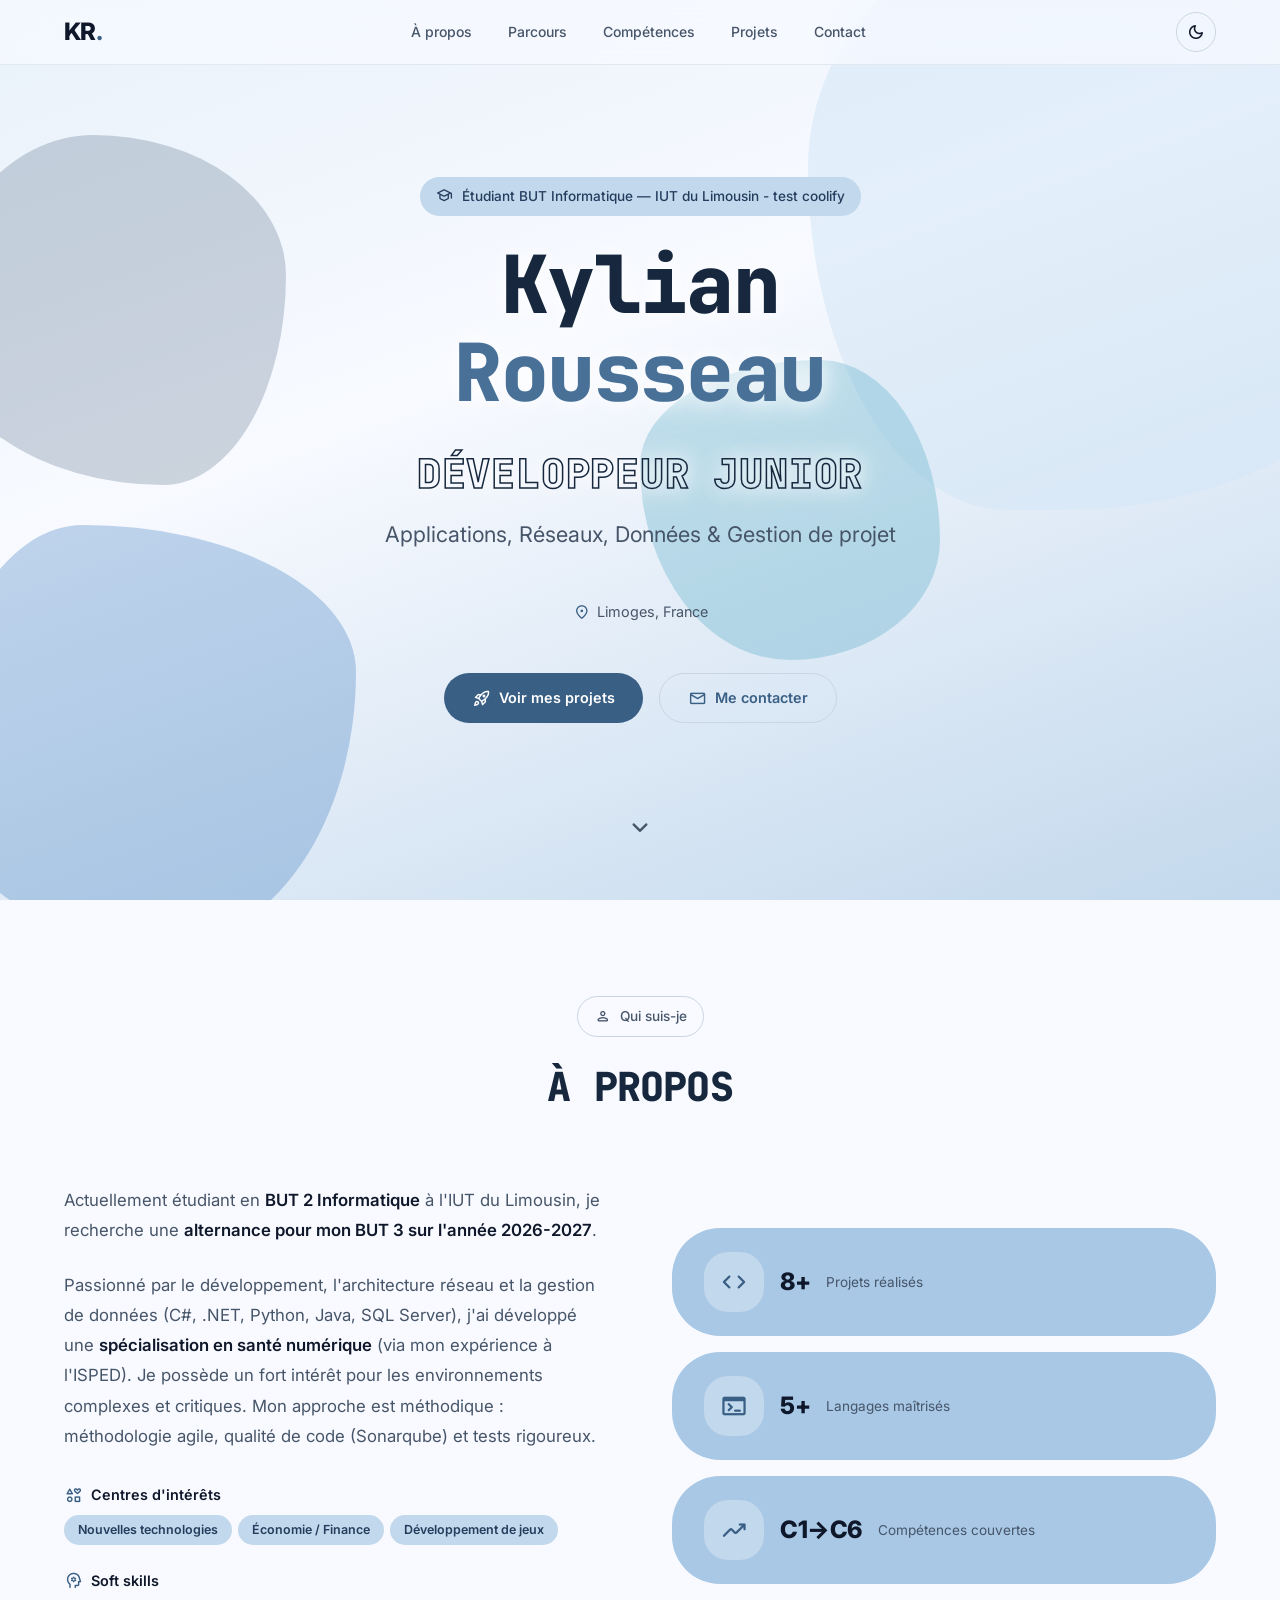
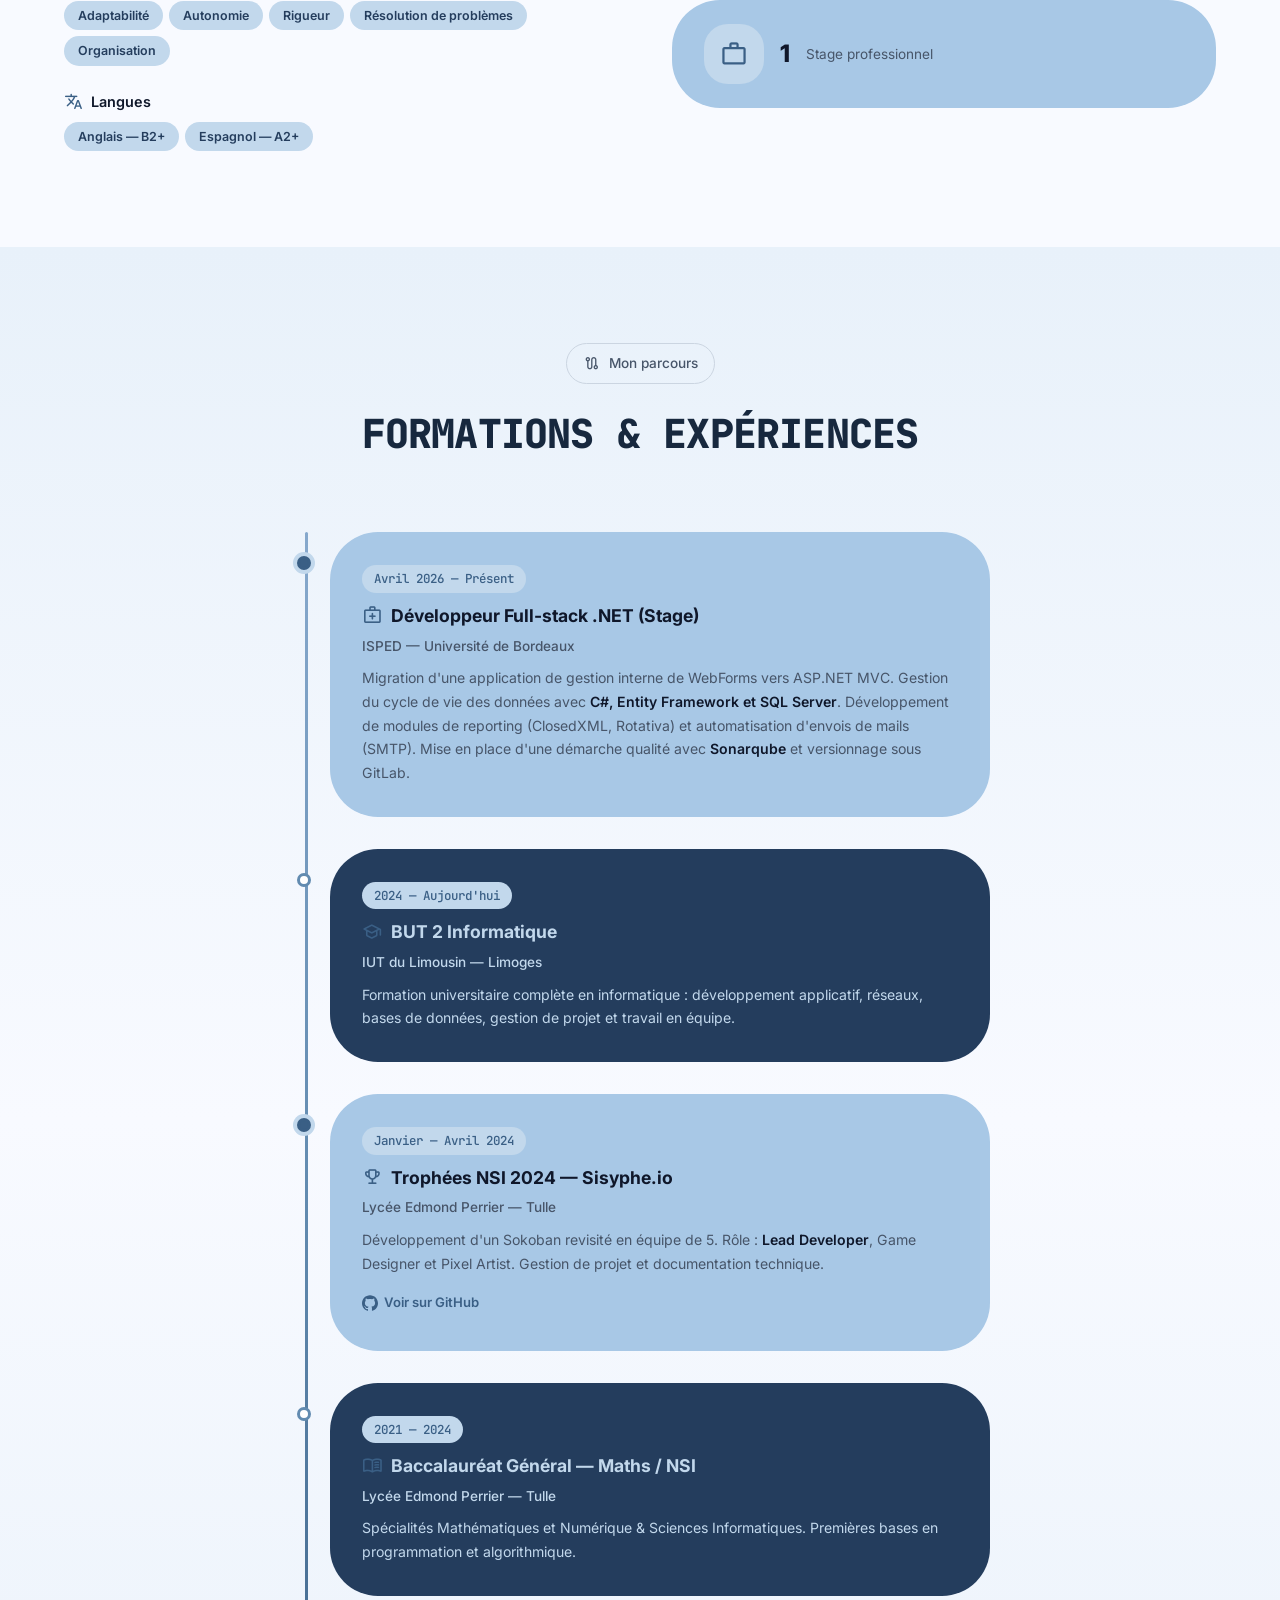
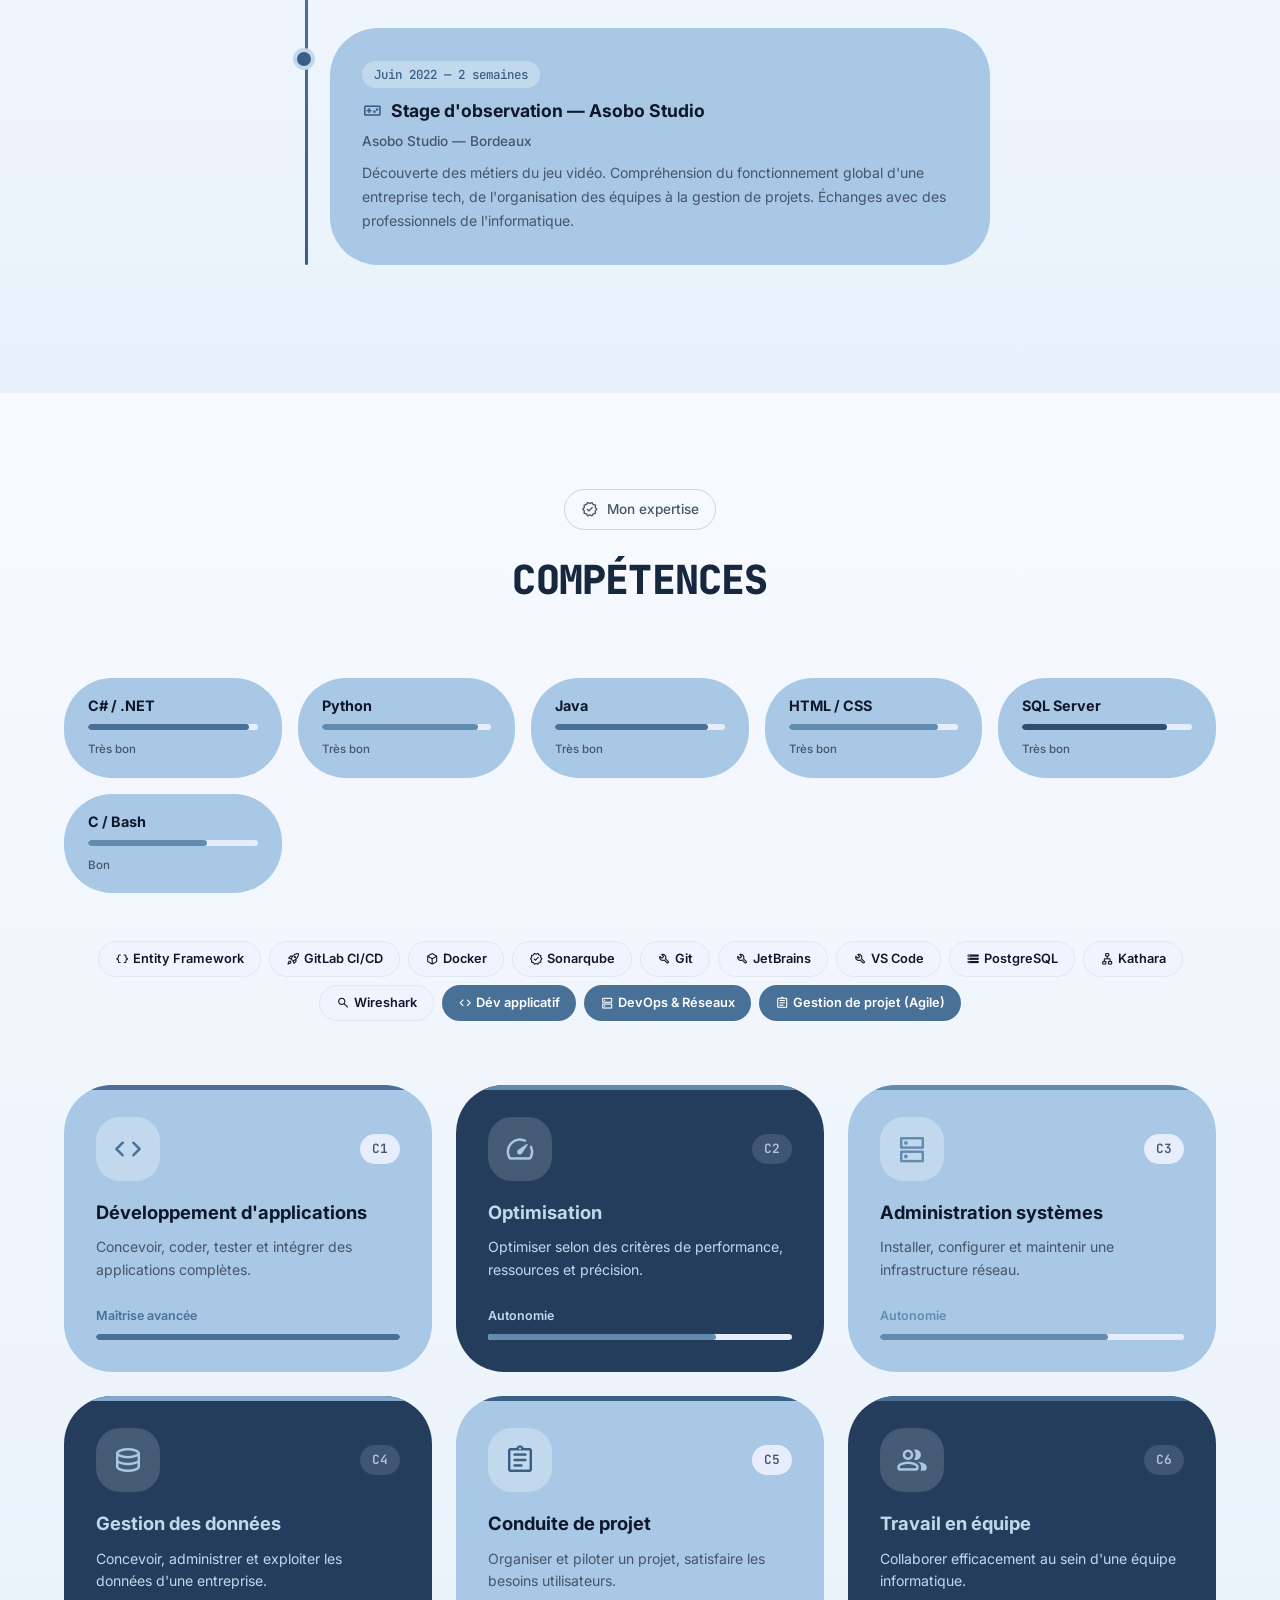
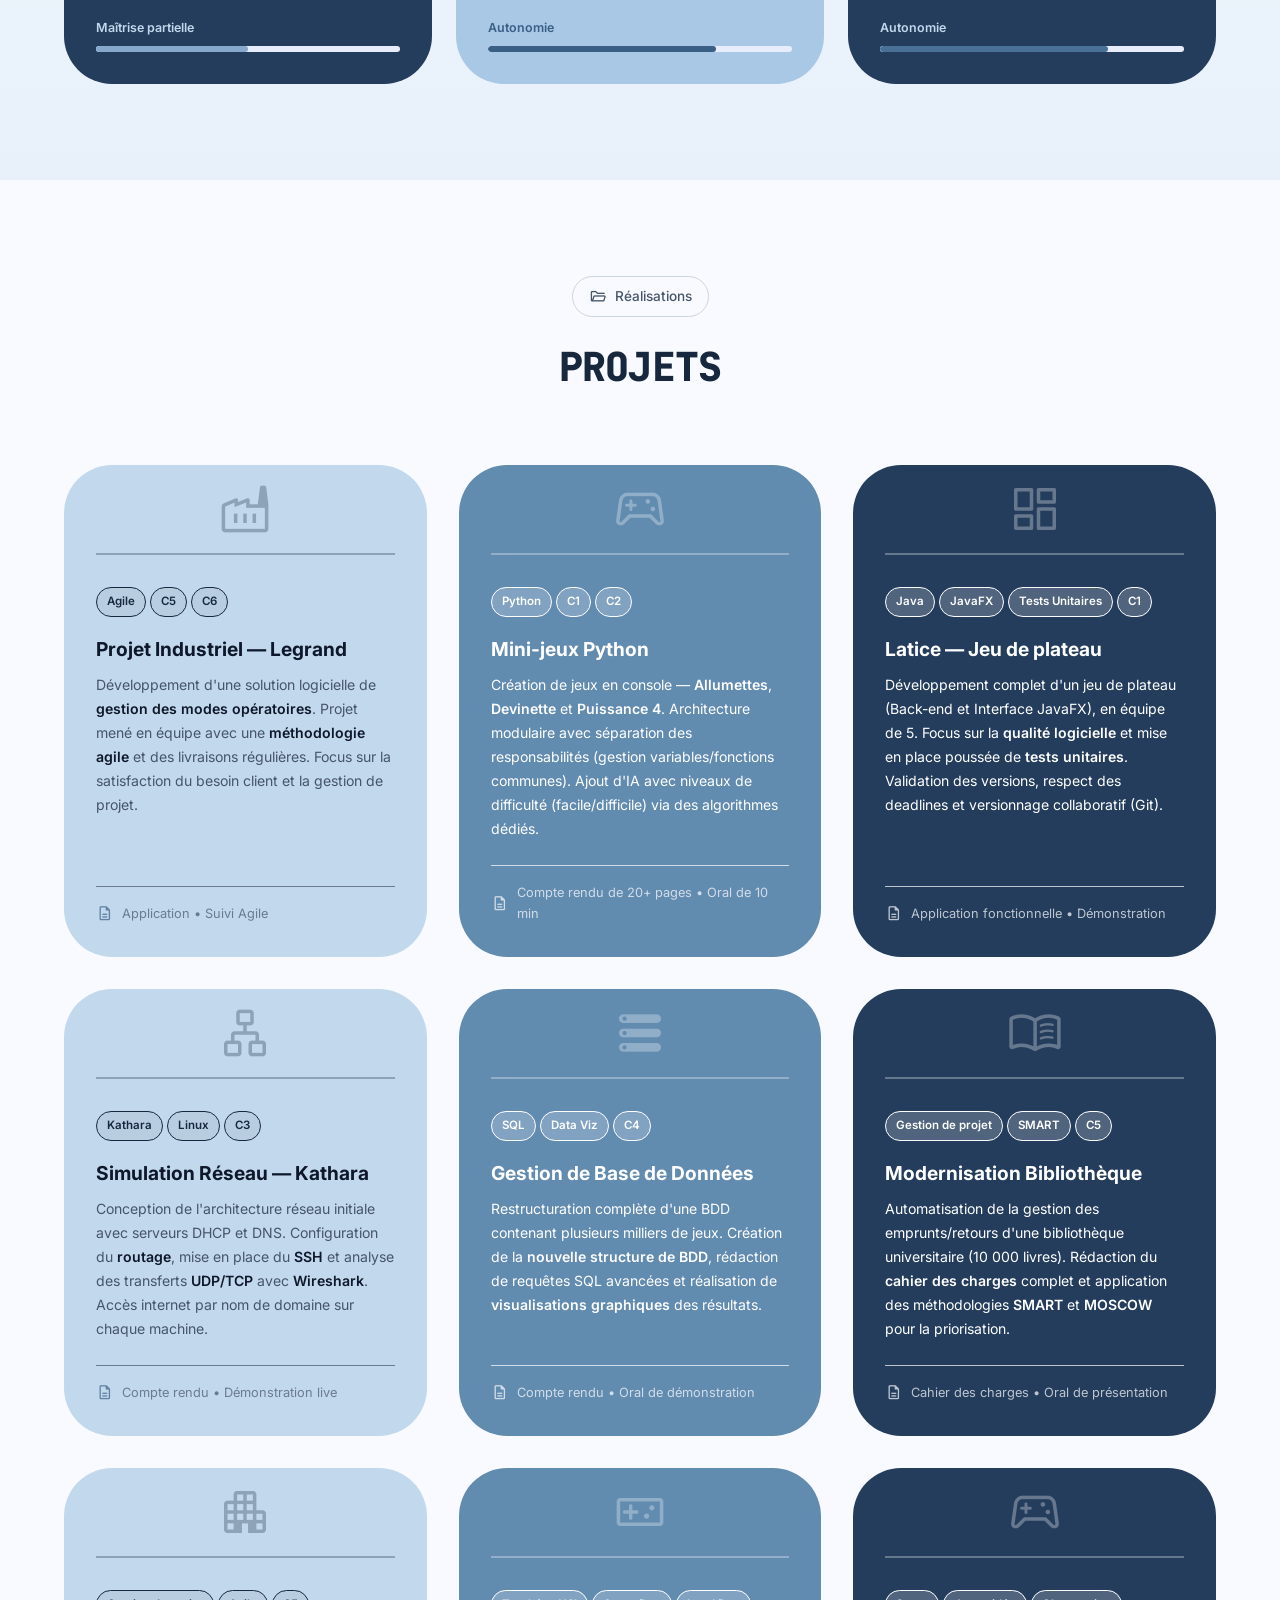
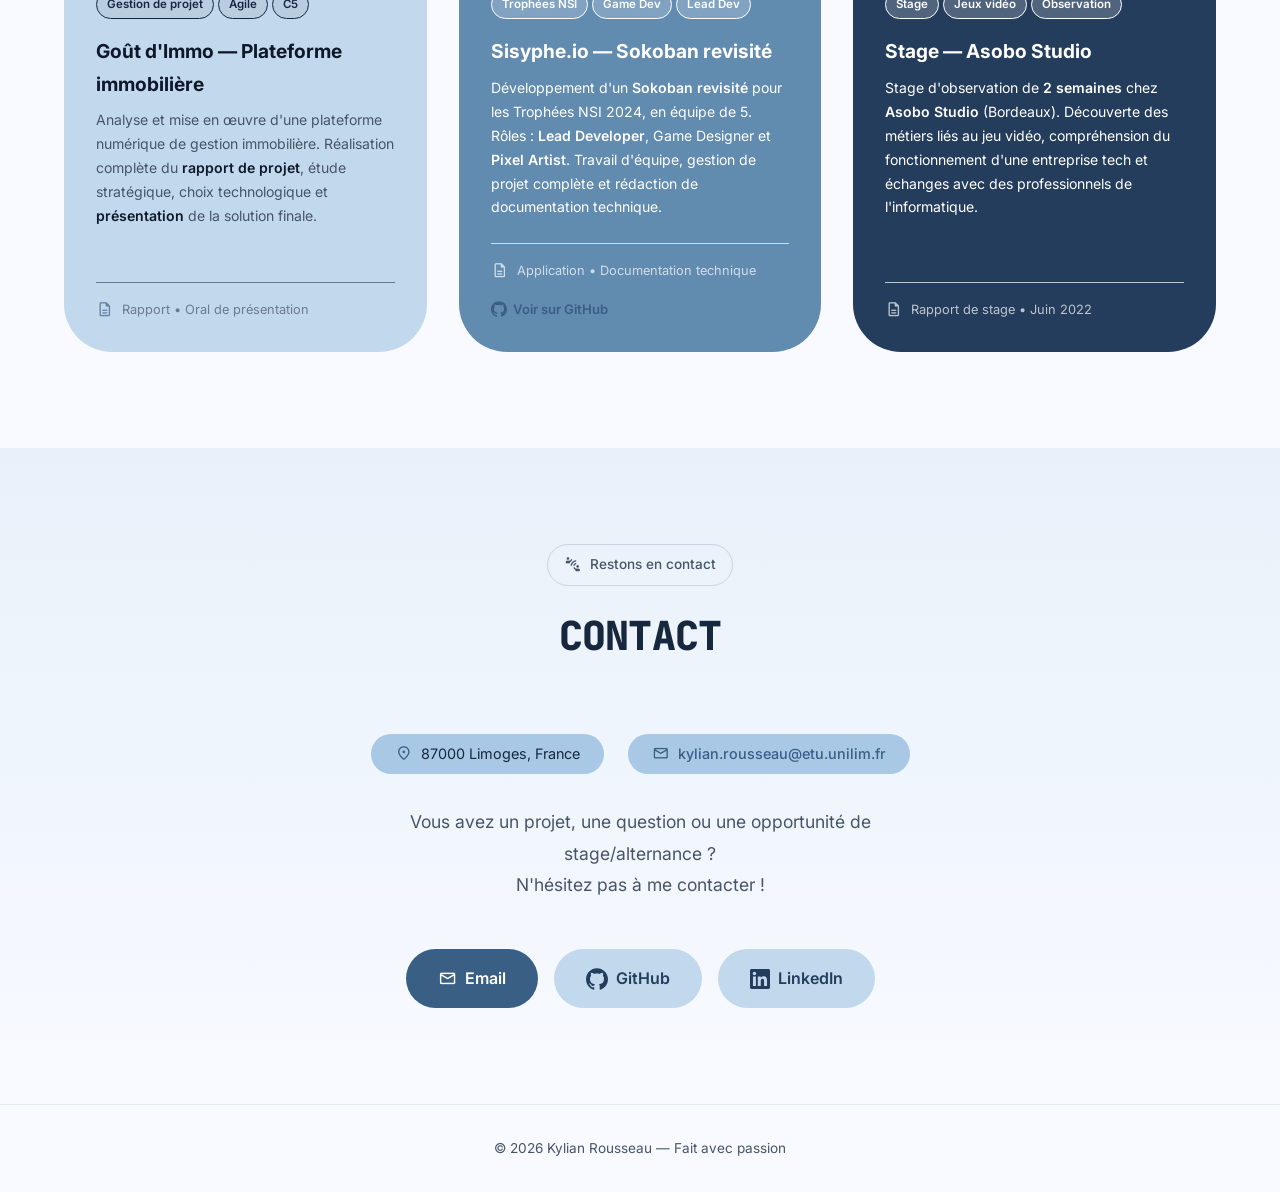
==== commit 2354f7cc: "Update student information in index.html" ====
--- a/index.html
+++ b/index.html
@@ -62,7 +62,7 @@
     <div class="hero__content reveal">
       <span class="chip chip--tonal">
         <span class="material-symbols-rounded">school</span>
-        Étudiant BUT Informatique — IUT du Limousin
+        Étudiant BUT Informatique — IUT du Limousin - test coolify
       </span>
       <h1 class="hero__title">
         Kylian<br><span class="accent">Rousseau</span>
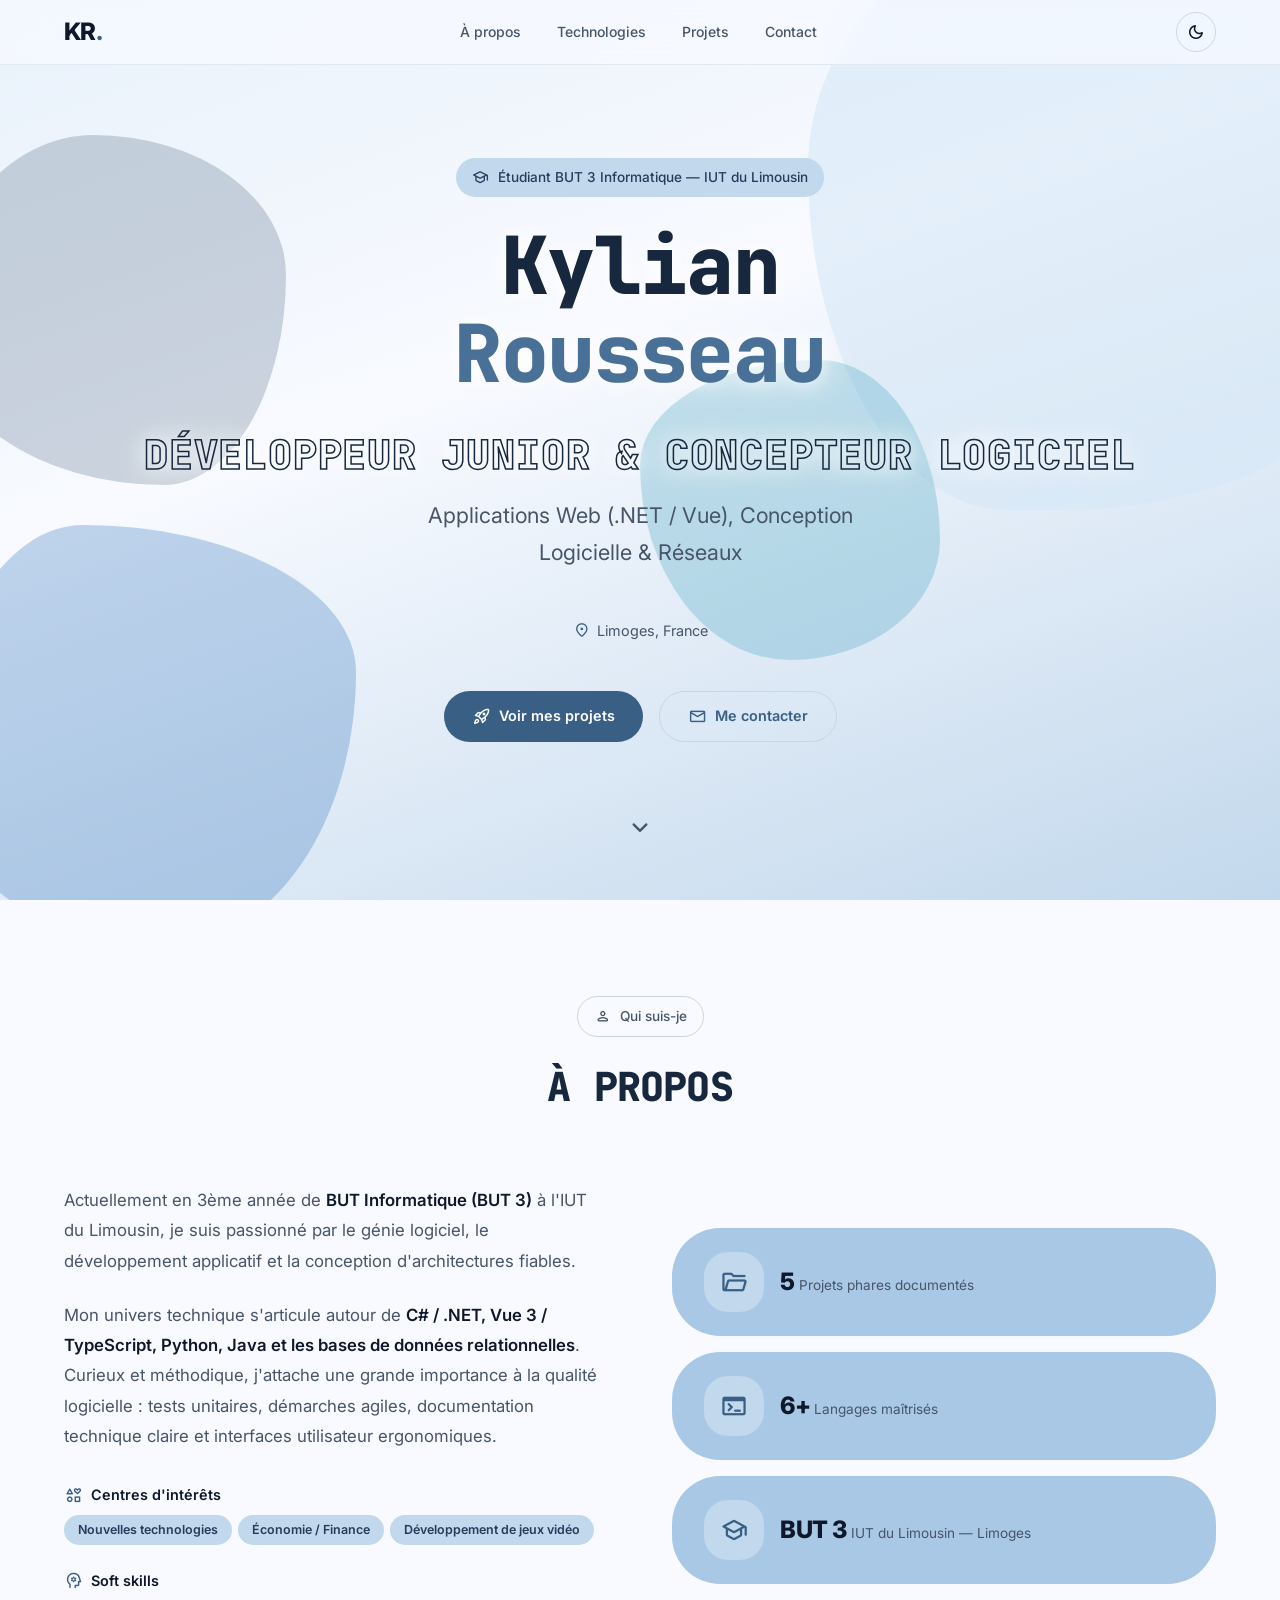
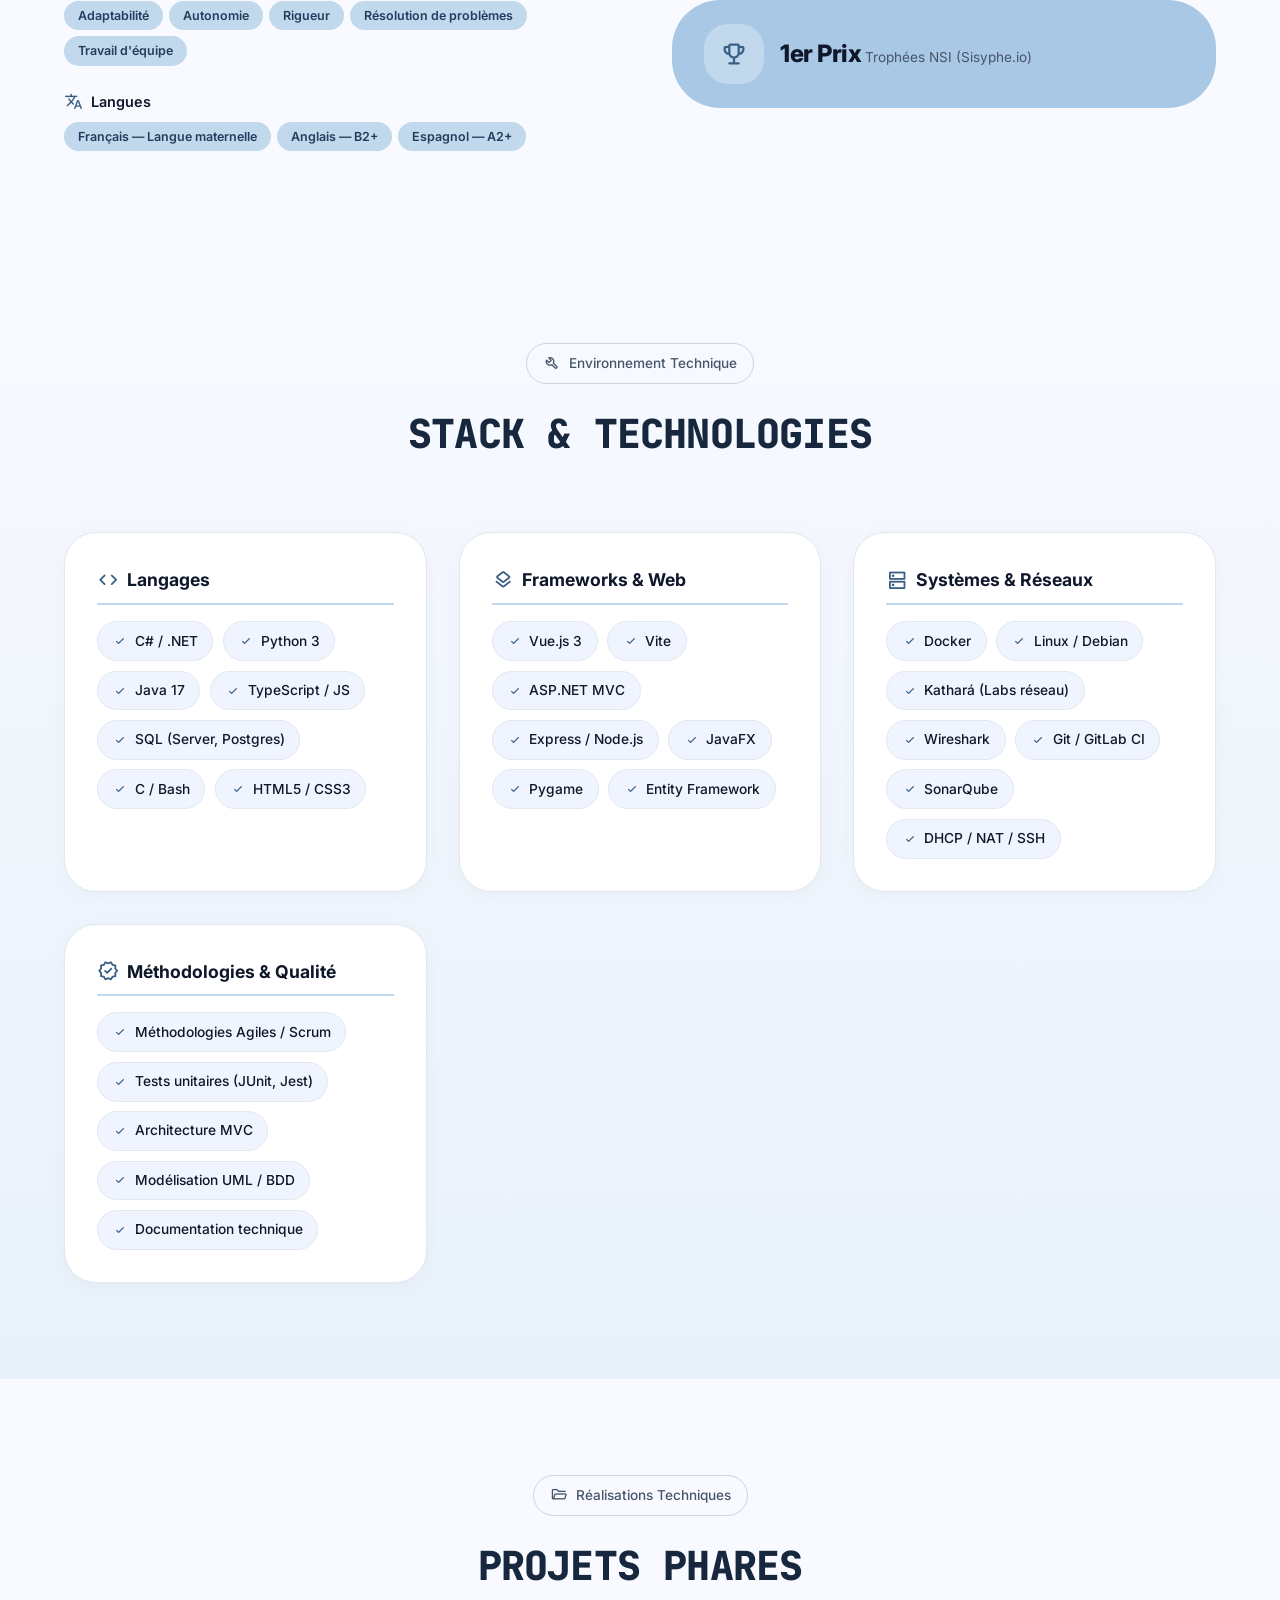
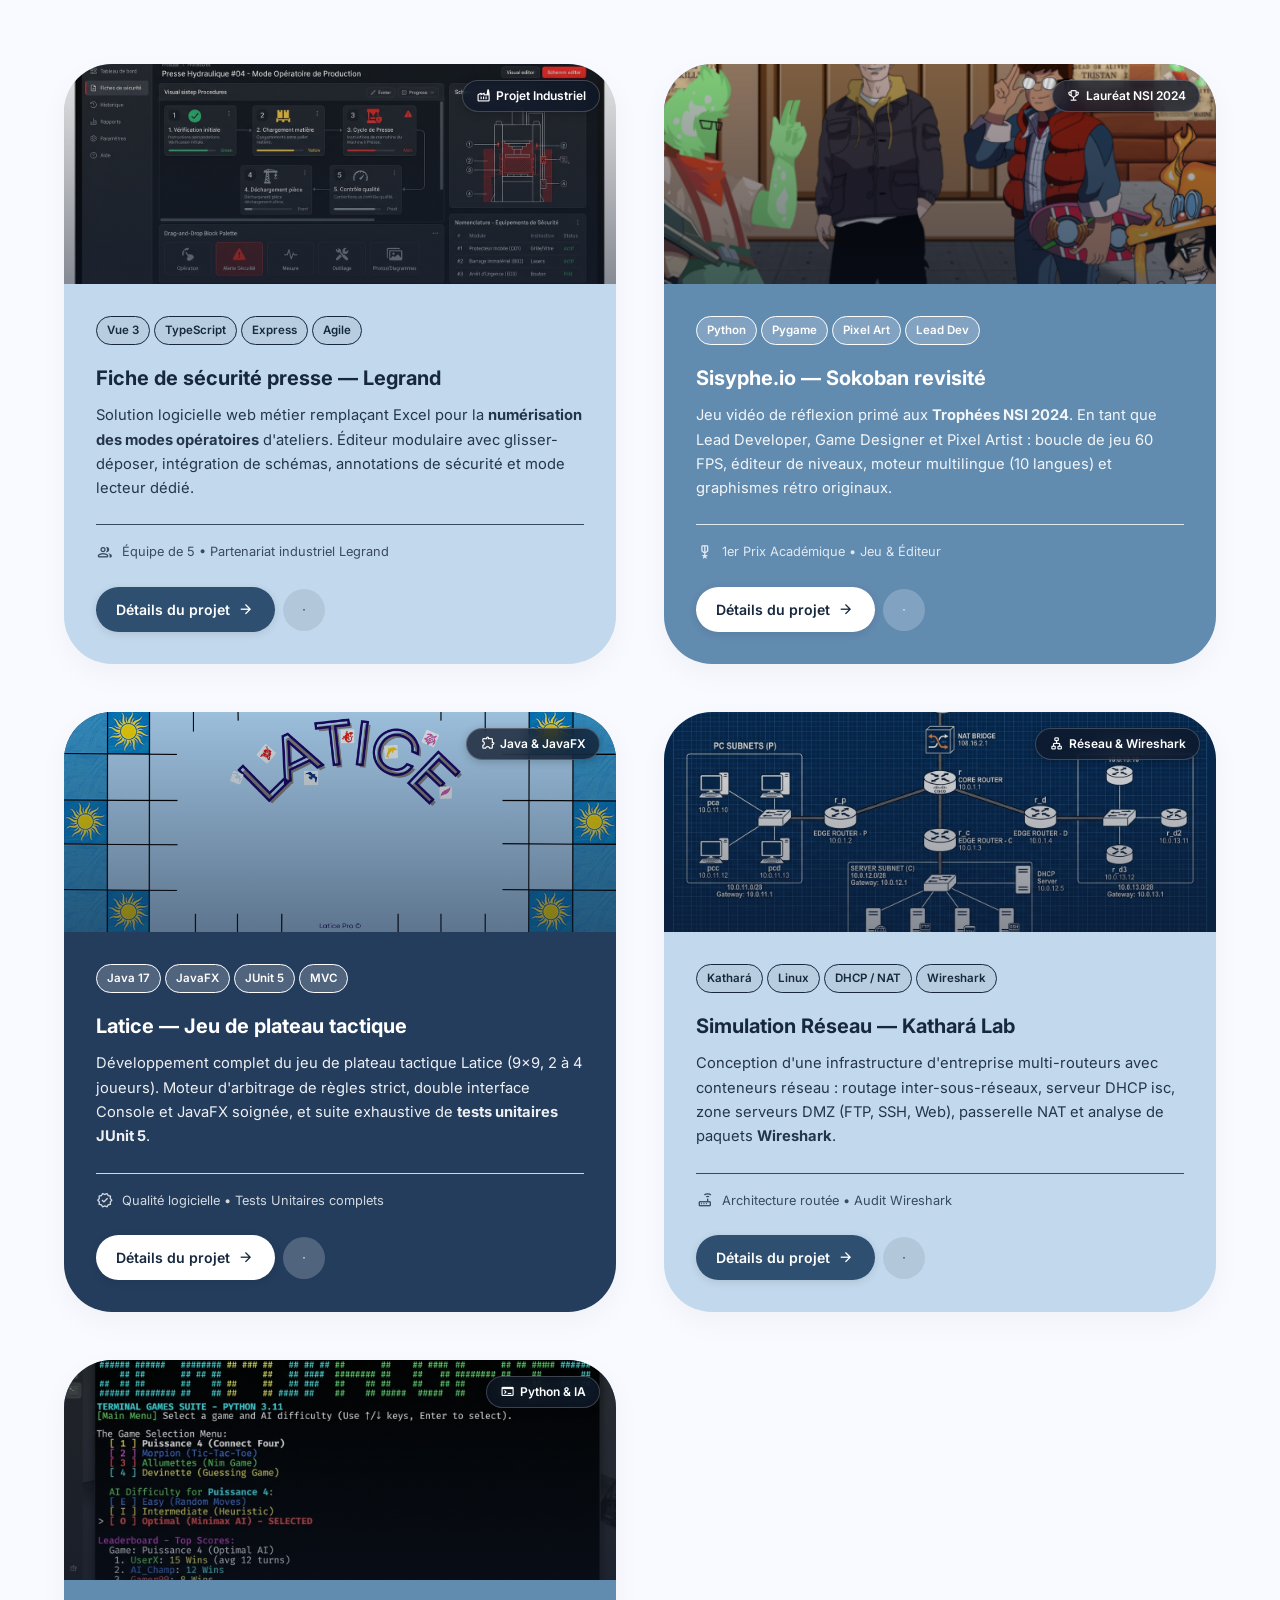
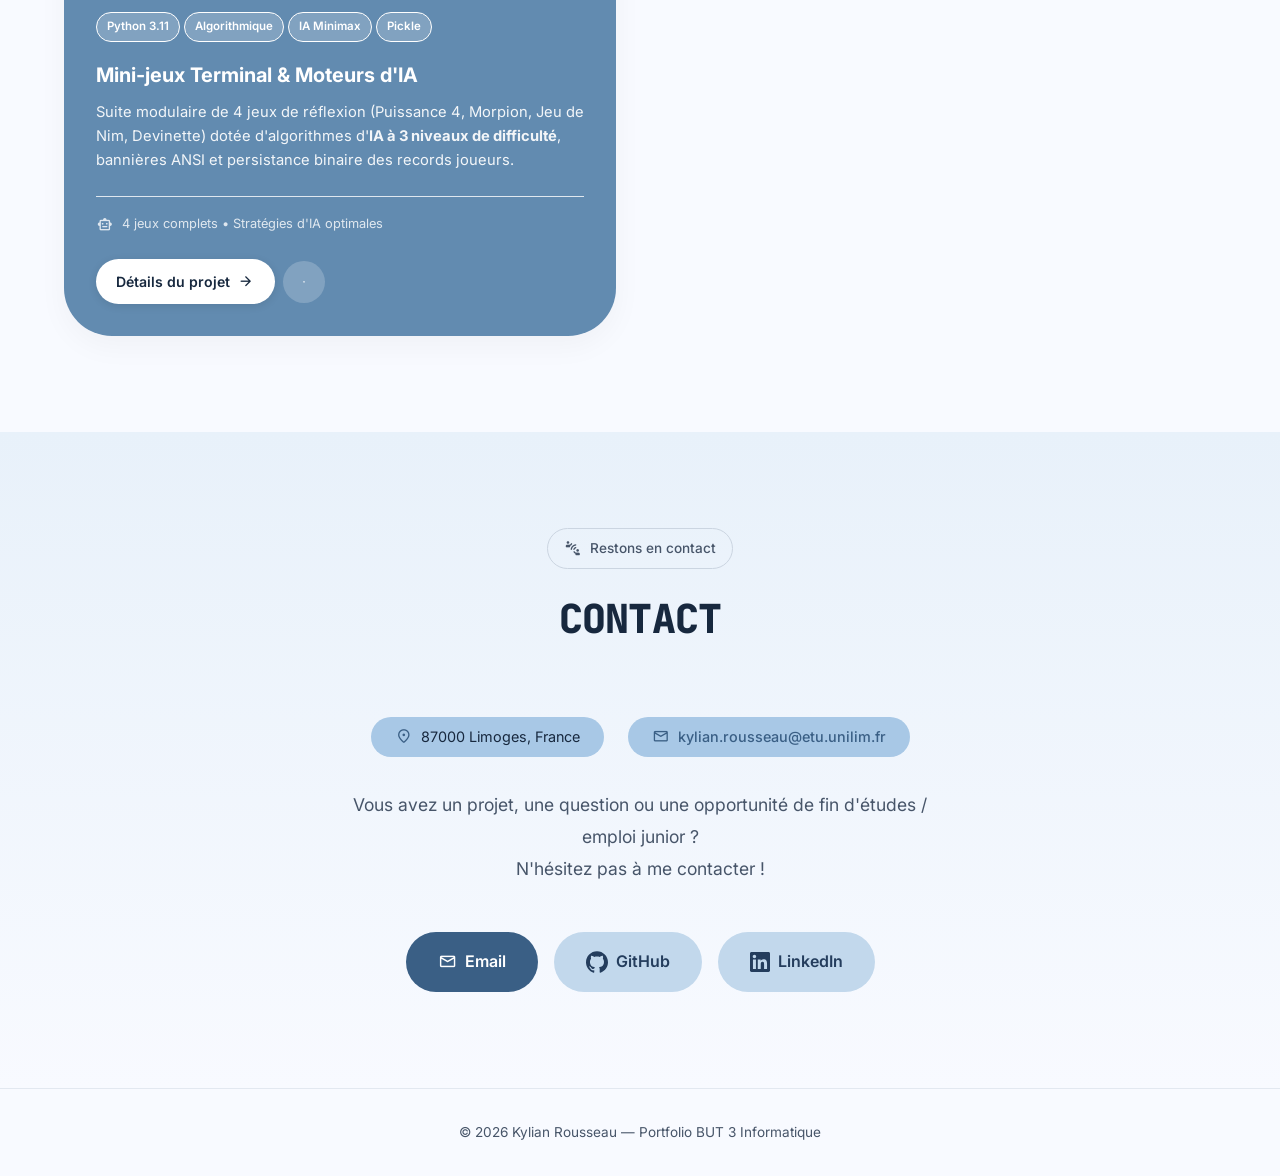
==== commit 6d7b7981: "Mise à jour BUT 3 : focus projets, vignettes et pages détaillées" ====
--- a/index.html
+++ b/index.html
@@ -3,13 +3,13 @@
 <head>
   <meta charset="UTF-8">
   <meta name="viewport" content="width=device-width, initial-scale=1.0">
-  <title>Kylian Rousseau — Portfolio</title>
-  <meta name="description" content="Portfolio de Kylian Rousseau, étudiant en BUT Informatique. Développement, réseau, base de données et gestion de projet.">
+  <title>Kylian Rousseau — Développeur BUT 3 Informatique | Portfolio</title>
+  <meta name="description" content="Portfolio de Kylian Rousseau, étudiant en BUT 3 Informatique à l'IUT du Limousin. Projets applicatifs, développement full-stack .NET / Vue, architectures logicielles et réseaux.">
 
   <!-- Google Fonts -->
   <link rel="preconnect" href="https://fonts.googleapis.com">
   <link rel="preconnect" href="https://fonts.gstatic.com" crossorigin>
-  <link href="https://fonts.googleapis.com/css2?family=Inter:wght@300;400;500;600;700;800;900&family=JetBrains+Mono:wght@400;500&display=swap" rel="stylesheet">
+  <link href="https://fonts.googleapis.com/css2?family=Inter:wght@300;400;500;600;700;800;900&family=JetBrains+Mono:wght@400;500;600&display=swap" rel="stylesheet">
 
   <!-- Material Symbols -->
   <link rel="stylesheet" href="https://fonts.googleapis.com/css2?family=Material+Symbols+Rounded:opsz,wght,FILL,GRAD@20..48,100..700,0..1,-50..200">
@@ -24,8 +24,7 @@
       <a href="#hero" class="nav__logo">KR<span class="accent">.</span></a>
       <ul class="nav__links">
         <li><a href="#about">À propos</a></li>
-        <li><a href="#parcours">Parcours</a></li>
-        <li><a href="#skills">Compétences</a></li>
+        <li><a href="#stack">Technologies</a></li>
         <li><a href="#projects">Projets</a></li>
         <li><a href="#contact">Contact</a></li>
       </ul>
@@ -44,8 +43,7 @@
   <div class="mobile-menu" id="mobileMenu">
     <ul>
       <li><a href="#about">À propos</a></li>
-      <li><a href="#parcours">Parcours</a></li>
-      <li><a href="#skills">Compétences</a></li>
+      <li><a href="#stack">Technologies</a></li>
       <li><a href="#projects">Projets</a></li>
       <li><a href="#contact">Contact</a></li>
     </ul>
@@ -62,14 +60,14 @@
     <div class="hero__content reveal">
       <span class="chip chip--tonal">
         <span class="material-symbols-rounded">school</span>
-        Étudiant BUT Informatique — IUT du Limousin - test coolify
+        Étudiant BUT 3 Informatique — IUT du Limousin
       </span>
       <h1 class="hero__title">
         Kylian<br><span class="accent">Rousseau</span>
       </h1>
-      <p class="hero__role">Développeur Junior</p>
+      <p class="hero__role">Développeur Junior &amp; Concepteur Logiciel</p>
       <p class="hero__subtitle">
-        Applications, Réseaux, Données &amp; Gestion de projet
+        Applications Web (.NET / Vue), Conception Logicielle &amp; Réseaux
       </p>
       <div class="hero__location">
         <span class="material-symbols-rounded">location_on</span>
@@ -104,14 +102,12 @@
       <div class="about__grid">
         <div class="about__text reveal">
           <p>
-            Actuellement étudiant en <strong>BUT 2 Informatique</strong> à l'IUT du Limousin,
-            je recherche une <strong>alternance pour mon BUT 3 sur l'année 2026-2027</strong>.
+            Actuellement en 3ème année de <strong>BUT Informatique (BUT 3)</strong> à l'IUT du Limousin, 
+            je suis passionné par le génie logiciel, le développement applicatif et la conception d'architectures fiables.
           </p>
           <p>
-            Passionné par le développement, l'architecture réseau et la gestion de données (C#, .NET, Python, Java, SQL Server), 
-            j'ai développé une <strong>spécialisation en santé numérique</strong> (via mon expérience à l'ISPED). 
-            Je possède un fort intérêt pour les environnements complexes et critiques. 
-            Mon approche est méthodique : méthodologie agile, qualité de code (Sonarqube) et tests rigoureux.
+            Mon univers technique s'articule autour de <strong>C# / .NET, Vue 3 / TypeScript, Python, Java et les bases de données relationnelles</strong>. 
+            Curieux et méthodique, j'attache une grande importance à la qualité logicielle : tests unitaires, démarches agiles, documentation technique claire et interfaces utilisateur ergonomiques.
           </p>
           <div class="about__extras">
             <div class="about__block">
@@ -119,7 +115,7 @@
               <div class="about__pills">
                 <span class="pill">Nouvelles technologies</span>
                 <span class="pill">Économie / Finance</span>
-                <span class="pill">Développement de jeux</span>
+                <span class="pill">Développement de jeux vidéo</span>
               </div>
             </div>
             <div class="about__block">
@@ -129,12 +125,13 @@
                 <span class="pill">Autonomie</span>
                 <span class="pill">Rigueur</span>
                 <span class="pill">Résolution de problèmes</span>
-                <span class="pill">Organisation</span>
+                <span class="pill">Travail d'équipe</span>
               </div>
             </div>
             <div class="about__block">
               <h4><span class="material-symbols-rounded">translate</span> Langues</h4>
               <div class="about__pills">
+                <span class="pill">Français — Langue maternelle</span>
                 <span class="pill">Anglais — B2+</span>
                 <span class="pill">Espagnol — A2+</span>
               </div>
@@ -143,259 +140,113 @@
         </div>
         <div class="about__cards reveal">
           <div class="stat-card">
-            <span class="material-symbols-rounded stat-card__icon">code</span>
-            <span class="stat-card__value">8+</span>
-            <span class="stat-card__label">Projets réalisés</span>
+            <span class="material-symbols-rounded stat-card__icon">folder_open</span>
+            <div>
+              <span class="stat-card__value">5</span>
+              <span class="stat-card__label">Projets phares documentés</span>
+            </div>
           </div>
           <div class="stat-card">
             <span class="material-symbols-rounded stat-card__icon">terminal</span>
-            <span class="stat-card__value">5+</span>
-            <span class="stat-card__label">Langages maîtrisés</span>
+            <div>
+              <span class="stat-card__value">6+</span>
+              <span class="stat-card__label">Langages maîtrisés</span>
+            </div>
           </div>
           <div class="stat-card">
-            <span class="material-symbols-rounded stat-card__icon">trending_up</span>
-            <span class="stat-card__value">C1→C6</span>
-            <span class="stat-card__label">Compétences couvertes</span>
+            <span class="material-symbols-rounded stat-card__icon">school</span>
+            <div>
+              <span class="stat-card__value">BUT 3</span>
+              <span class="stat-card__label">IUT du Limousin — Limoges</span>
+            </div>
           </div>
           <div class="stat-card">
-            <span class="material-symbols-rounded stat-card__icon">work</span>
-            <span class="stat-card__value">1</span>
-            <span class="stat-card__label">Stage professionnel</span>
+            <span class="material-symbols-rounded stat-card__icon">emoji_events</span>
+            <div>
+              <span class="stat-card__value">1er Prix</span>
+              <span class="stat-card__label">Trophées NSI (Sisyphe.io)</span>
+            </div>
           </div>
         </div>
       </div>
     </div>
   </section>
 
-  <!-- ═══════════════ PARCOURS (Timeline) ═══════════════ -->
-  <section class="section parcours" id="parcours">
+  <!-- ═══════════════ TECHNOLOGIES & STACK ═══════════════ -->
+  <section class="section stack-section" id="stack">
     <div class="container">
       <div class="section__header reveal">
         <span class="chip chip--outline">
-          <span class="material-symbols-rounded">route</span>
-          Mon parcours
+          <span class="material-symbols-rounded">build</span>
+          Environnement Technique
         </span>
-        <h2 class="section__title">Formations &amp; Expériences</h2>
-      </div>
-
-      <div class="timeline">
-        <!-- Item 0 -->
-        <div class="timeline__item reveal">
-          <div class="timeline__dot timeline__dot--accent"></div>
-          <div class="timeline__card">
-            <span class="timeline__date">Avril 2026 — Présent</span>
-            <h3 class="timeline__title">
-              <span class="material-symbols-rounded">medical_services</span>
-              Développeur Full-stack .NET (Stage)
-            </h3>
-            <p class="timeline__place">ISPED — Université de Bordeaux</p>
-            <p class="timeline__desc">Migration d'une application de gestion interne de WebForms vers ASP.NET MVC. Gestion du cycle de vie des données avec <strong>C#, Entity Framework et SQL Server</strong>. Développement de modules de reporting (ClosedXML, Rotativa) et automatisation d'envois de mails (SMTP). Mise en place d'une démarche qualité avec <strong>Sonarqube</strong> et versionnage sous GitLab.</p>
-          </div>
-        </div>
-
-        <!-- Item 1 -->
-        <div class="timeline__item reveal">
-          <div class="timeline__dot"></div>
-          <div class="timeline__card">
-            <span class="timeline__date">2024 — Aujourd'hui</span>
-            <h3 class="timeline__title">
-              <span class="material-symbols-rounded">school</span>
-              BUT 2 Informatique
-            </h3>
-            <p class="timeline__place">IUT du Limousin — Limoges</p>
-            <p class="timeline__desc">Formation universitaire complète en informatique : développement applicatif, réseaux, bases de données, gestion de projet et travail en équipe.</p>
-          </div>
-        </div>
-
-        <!-- Item 2 -->
-        <div class="timeline__item reveal">
-          <div class="timeline__dot timeline__dot--accent"></div>
-          <div class="timeline__card">
-            <span class="timeline__date">Janvier — Avril 2024</span>
-            <h3 class="timeline__title">
-              <span class="material-symbols-rounded">emoji_events</span>
-              Trophées NSI 2024 — Sisyphe.io
-            </h3>
-            <p class="timeline__place">Lycée Edmond Perrier — Tulle</p>
-            <p class="timeline__desc">Développement d'un Sokoban revisité en équipe de 5. Rôle : <strong>Lead Developer</strong>, Game Designer et Pixel Artist. Gestion de projet et documentation technique.</p>
-            <a href="https://github.com/Acciaw/sisyphe.io" target="_blank" rel="noopener" class="timeline__link">
-              <svg viewBox="0 0 24 24" width="16" height="16" fill="currentColor"><path d="M12 .297c-6.63 0-12 5.373-12 12 0 5.303 3.438 9.8 8.205 11.385.6.113.82-.258.82-.577 0-.285-.01-1.04-.015-2.04-3.338.724-4.042-1.61-4.042-1.61C4.422 18.07 3.633 17.7 3.633 17.7c-1.087-.744.084-.729.084-.729 1.205.084 1.838 1.236 1.838 1.236 1.07 1.835 2.809 1.305 3.495.998.108-.776.417-1.305.76-1.605-2.665-.3-5.466-1.332-5.466-5.93 0-1.31.465-2.38 1.235-3.22-.135-.303-.54-1.523.105-3.176 0 0 1.005-.322 3.3 1.23.96-.267 1.98-.399 3-.405 1.02.006 2.04.138 3 .405 2.28-1.552 3.285-1.23 3.285-1.23.645 1.653.24 2.873.12 3.176.765.84 1.23 1.91 1.23 3.22 0 4.61-2.805 5.625-5.475 5.92.42.36.81 1.096.81 2.22 0 1.606-.015 2.896-.015 3.286 0 .315.21.69.825.57C20.565 22.092 24 17.592 24 12.297c0-6.627-5.373-12-12-12"/></svg>
-              Voir sur GitHub
-            </a>
-          </div>
-        </div>
-
-        <!-- Item 3 -->
-        <div class="timeline__item reveal">
-          <div class="timeline__dot"></div>
-          <div class="timeline__card">
-            <span class="timeline__date">2021 — 2024</span>
-            <h3 class="timeline__title">
-              <span class="material-symbols-rounded">menu_book</span>
-              Baccalauréat Général — Maths / NSI
-            </h3>
-            <p class="timeline__place">Lycée Edmond Perrier — Tulle</p>
-            <p class="timeline__desc">Spécialités Mathématiques et Numérique &amp; Sciences Informatiques. Premières bases en programmation et algorithmique.</p>
-          </div>
-        </div>
-
-        <!-- Item 4 -->
-        <div class="timeline__item reveal">
-          <div class="timeline__dot timeline__dot--accent"></div>
-          <div class="timeline__card">
-            <span class="timeline__date">Juin 2022 — 2 semaines</span>
-            <h3 class="timeline__title">
-              <span class="material-symbols-rounded">videogame_asset</span>
-              Stage d'observation — Asobo Studio
-            </h3>
-            <p class="timeline__place">Asobo Studio — Bordeaux</p>
-            <p class="timeline__desc">Découverte des métiers du jeu vidéo. Compréhension du fonctionnement global d'une entreprise tech, de l'organisation des équipes à la gestion de projets. Échanges avec des professionnels de l'informatique.</p>
-          </div>
-        </div>
-      </div>
-    </div>
-  </section>
-
-  <!-- ═══════════════ SKILLS ═══════════════ -->
-  <section class="section skills" id="skills">
-    <div class="container">
-      <div class="section__header reveal">
-        <span class="chip chip--outline">
-          <span class="material-symbols-rounded">verified</span>
-          Mon expertise
-        </span>
-        <h2 class="section__title">Compétences</h2>
-      </div>
-
-      <!-- Langages & Proficiency -->
-      <div class="lang-grid reveal">
-        <div class="lang-card">
-          <span class="lang-card__name">C# / .NET</span>
-          <div class="lang-card__bar"><div class="lang-card__fill" data-level="95" style="--bar-color: var(--blue-500)"></div></div>
-          <span class="lang-card__label">Très bon</span>
-        </div>
-        <div class="lang-card">
-          <span class="lang-card__name">Python</span>
-          <div class="lang-card__bar"><div class="lang-card__fill" data-level="92" style="--bar-color: var(--indigo-400)"></div></div>
-          <span class="lang-card__label">Très bon</span>
-        </div>
-        <div class="lang-card">
-          <span class="lang-card__name">Java</span>
-          <div class="lang-card__bar"><div class="lang-card__fill" data-level="90" style="--bar-color: var(--indigo-500)"></div></div>
-          <span class="lang-card__label">Très bon</span>
-        </div>
-        <div class="lang-card">
-          <span class="lang-card__name">HTML / CSS</span>
-          <div class="lang-card__bar"><div class="lang-card__fill" data-level="88" style="--bar-color: var(--sky-500)"></div></div>
-          <span class="lang-card__label">Très bon</span>
-        </div>
-        <div class="lang-card">
-          <span class="lang-card__name">SQL Server</span>
-          <div class="lang-card__bar"><div class="lang-card__fill" data-level="85" style="--bar-color: var(--blue-700)"></div></div>
-          <span class="lang-card__label">Très bon</span>
-        </div>
-        <div class="lang-card">
-          <span class="lang-card__name">C / Bash</span>
-          <div class="lang-card__bar"><div class="lang-card__fill" data-level="70" style="--bar-color: var(--blue-400)"></div></div>
-          <span class="lang-card__label">Bon</span>
-        </div>
-      </div>
-
-      <!-- Outils & Domaines pills -->
-      <div class="tech-stack reveal">
-        <span class="pill pill--tool"><span class="material-symbols-rounded" style="font-size:.9rem">data_object</span> Entity Framework</span>
-        <span class="pill pill--tool"><span class="material-symbols-rounded" style="font-size:.9rem">rocket_launch</span> GitLab CI/CD</span>
-        <span class="pill pill--tool"><span class="material-symbols-rounded" style="font-size:.9rem">deployed_code</span> Docker</span>
-        <span class="pill pill--tool"><span class="material-symbols-rounded" style="font-size:.9rem">verified</span> Sonarqube</span>
-        <span class="pill pill--tool"><span class="material-symbols-rounded" style="font-size:.9rem">build</span> Git</span>
-        <span class="pill pill--tool"><span class="material-symbols-rounded" style="font-size:.9rem">build</span> JetBrains</span>
-        <span class="pill pill--tool"><span class="material-symbols-rounded" style="font-size:.9rem">build</span> VS Code</span>
-        <span class="pill pill--tool"><span class="material-symbols-rounded" style="font-size:.9rem">storage</span> PostgreSQL</span>
-        <span class="pill pill--tool"><span class="material-symbols-rounded" style="font-size:.9rem">lan</span> Kathara</span>
-        <span class="pill pill--tool"><span class="material-symbols-rounded" style="font-size:.9rem">search</span> Wireshark</span>
-        <span class="pill pill--domain"><span class="material-symbols-rounded" style="font-size:.9rem">code</span> Dév applicatif</span>
-        <span class="pill pill--domain"><span class="material-symbols-rounded" style="font-size:.9rem">dns</span> DevOps & Réseaux</span>
-        <span class="pill pill--domain"><span class="material-symbols-rounded" style="font-size:.9rem">assignment</span> Gestion de projet (Agile)</span>
-      </div>
-
-      <!-- Competence cards -->
-      <div class="skills__grid">
-
-        <div class="skill-card reveal" style="--card-accent: var(--blue-500)">
-          <div class="skill-card__header">
-            <span class="material-symbols-rounded skill-card__icon">code</span>
-            <span class="skill-card__tag">C1</span>
-          </div>
-          <h3 class="skill-card__title">Développement d'applications</h3>
-          <p class="skill-card__desc">Concevoir, coder, tester et intégrer des applications complètes.</p>
-          <div class="skill-card__level">
-            <span class="level-label">Maîtrise avancée</span>
-            <div class="level-bar"><div class="level-bar__fill" data-level="100"></div></div>
-          </div>
-        </div>
-
-        <div class="skill-card reveal" style="--card-accent: var(--blue-400)">
-          <div class="skill-card__header">
-            <span class="material-symbols-rounded skill-card__icon">speed</span>
-            <span class="skill-card__tag">C2</span>
-          </div>
-          <h3 class="skill-card__title">Optimisation</h3>
-          <p class="skill-card__desc">Optimiser selon des critères de performance, ressources et précision.</p>
-          <div class="skill-card__level">
-            <span class="level-label">Autonomie</span>
-            <div class="level-bar"><div class="level-bar__fill" data-level="75"></div></div>
-          </div>
-        </div>
-
-        <div class="skill-card reveal" style="--card-accent: var(--indigo-400)">
-          <div class="skill-card__header">
-            <span class="material-symbols-rounded skill-card__icon">dns</span>
-            <span class="skill-card__tag">C3</span>
-          </div>
-          <h3 class="skill-card__title">Administration systèmes</h3>
-          <p class="skill-card__desc">Installer, configurer et maintenir une infrastructure réseau.</p>
-          <div class="skill-card__level">
-            <span class="level-label">Autonomie</span>
-            <div class="level-bar"><div class="level-bar__fill" data-level="75"></div></div>
-          </div>
-        </div>
-
-        <div class="skill-card reveal" style="--card-accent: var(--sky-400)">
-          <div class="skill-card__header">
-            <span class="material-symbols-rounded skill-card__icon">database</span>
-            <span class="skill-card__tag">C4</span>
-          </div>
-          <h3 class="skill-card__title">Gestion des données</h3>
-          <p class="skill-card__desc">Concevoir, administrer et exploiter les données d'une entreprise.</p>
-          <div class="skill-card__level">
-            <span class="level-label">Maîtrise partielle</span>
-            <div class="level-bar"><div class="level-bar__fill" data-level="50"></div></div>
-          </div>
-        </div>
-
-        <div class="skill-card reveal" style="--card-accent: var(--blue-600)">
-          <div class="skill-card__header">
-            <span class="material-symbols-rounded skill-card__icon">assignment</span>
-            <span class="skill-card__tag">C5</span>
-          </div>
-          <h3 class="skill-card__title">Conduite de projet</h3>
-          <p class="skill-card__desc">Organiser et piloter un projet, satisfaire les besoins utilisateurs.</p>
-          <div class="skill-card__level">
-            <span class="level-label">Autonomie</span>
-            <div class="level-bar"><div class="level-bar__fill" data-level="75"></div></div>
-          </div>
-        </div>
-
-        <div class="skill-card reveal" style="--card-accent: var(--indigo-500)">
-          <div class="skill-card__header">
-            <span class="material-symbols-rounded skill-card__icon">group</span>
-            <span class="skill-card__tag">C6</span>
-          </div>
-          <h3 class="skill-card__title">Travail en équipe</h3>
-          <p class="skill-card__desc">Collaborer efficacement au sein d'une équipe informatique.</p>
-          <div class="skill-card__level">
-            <span class="level-label">Autonomie</span>
-            <div class="level-bar"><div class="level-bar__fill" data-level="75"></div></div>
+        <h2 class="section__title">Stack &amp; Technologies</h2>
+      </div>
+
+      <div class="stack__categories reveal">
+        <!-- Langages -->
+        <div class="stack-category-card">
+          <div class="stack-category-header">
+            <span class="material-symbols-rounded">code</span>
+            <h3 class="stack-category-title">Langages</h3>
+          </div>
+          <div class="stack-pills-list">
+            <span class="stack-badge"><span class="material-symbols-rounded">check</span> C# / .NET</span>
+            <span class="stack-badge"><span class="material-symbols-rounded">check</span> Python 3</span>
+            <span class="stack-badge"><span class="material-symbols-rounded">check</span> Java 17</span>
+            <span class="stack-badge"><span class="material-symbols-rounded">check</span> TypeScript / JS</span>
+            <span class="stack-badge"><span class="material-symbols-rounded">check</span> SQL (Server, Postgres)</span>
+            <span class="stack-badge"><span class="material-symbols-rounded">check</span> C / Bash</span>
+            <span class="stack-badge"><span class="material-symbols-rounded">check</span> HTML5 / CSS3</span>
+          </div>
+        </div>
+
+        <!-- Frameworks & Web -->
+        <div class="stack-category-card">
+          <div class="stack-category-header">
+            <span class="material-symbols-rounded">layers</span>
+            <h3 class="stack-category-title">Frameworks &amp; Web</h3>
+          </div>
+          <div class="stack-pills-list">
+            <span class="stack-badge"><span class="material-symbols-rounded">check</span> Vue.js 3</span>
+            <span class="stack-badge"><span class="material-symbols-rounded">check</span> Vite</span>
+            <span class="stack-badge"><span class="material-symbols-rounded">check</span> ASP.NET MVC</span>
+            <span class="stack-badge"><span class="material-symbols-rounded">check</span> Express / Node.js</span>
+            <span class="stack-badge"><span class="material-symbols-rounded">check</span> JavaFX</span>
+            <span class="stack-badge"><span class="material-symbols-rounded">check</span> Pygame</span>
+            <span class="stack-badge"><span class="material-symbols-rounded">check</span> Entity Framework</span>
+          </div>
+        </div>
+
+        <!-- Systèmes, DevOps & Réseaux -->
+        <div class="stack-category-card">
+          <div class="stack-category-header">
+            <span class="material-symbols-rounded">dns</span>
+            <h3 class="stack-category-title">Systèmes &amp; Réseaux</h3>
+          </div>
+          <div class="stack-pills-list">
+            <span class="stack-badge"><span class="material-symbols-rounded">check</span> Docker</span>
+            <span class="stack-badge"><span class="material-symbols-rounded">check</span> Linux / Debian</span>
+            <span class="stack-badge"><span class="material-symbols-rounded">check</span> Kathará (Labs réseau)</span>
+            <span class="stack-badge"><span class="material-symbols-rounded">check</span> Wireshark</span>
+            <span class="stack-badge"><span class="material-symbols-rounded">check</span> Git / GitLab CI</span>
+            <span class="stack-badge"><span class="material-symbols-rounded">check</span> SonarQube</span>
+            <span class="stack-badge"><span class="material-symbols-rounded">check</span> DHCP / NAT / SSH</span>
+          </div>
+        </div>
+
+        <!-- Méthodologies & Qualité -->
+        <div class="stack-category-card">
+          <div class="stack-category-header">
+            <span class="material-symbols-rounded">verified</span>
+            <h3 class="stack-category-title">Méthodologies &amp; Qualité</h3>
+          </div>
+          <div class="stack-pills-list">
+            <span class="stack-badge"><span class="material-symbols-rounded">check</span> Méthodologies Agiles / Scrum</span>
+            <span class="stack-badge"><span class="material-symbols-rounded">check</span> Tests unitaires (JUnit, Jest)</span>
+            <span class="stack-badge"><span class="material-symbols-rounded">check</span> Architecture MVC</span>
+            <span class="stack-badge"><span class="material-symbols-rounded">check</span> Modélisation UML / BDD</span>
+            <span class="stack-badge"><span class="material-symbols-rounded">check</span> Documentation technique</span>
           </div>
         </div>
       </div>
@@ -408,230 +259,204 @@
       <div class="section__header reveal">
         <span class="chip chip--outline">
           <span class="material-symbols-rounded">folder_open</span>
-          Réalisations
+          Réalisations Techniques
         </span>
-        <h2 class="section__title">Projets</h2>
+        <h2 class="section__title">Projets Phares</h2>
       </div>
 
       <div class="projects__grid">
 
-        <!-- Project 0 -->
+        <!-- 1. Legrand -->
         <article class="project-card reveal" data-tilt>
-          <div class="project-card__banner" style="--banner-color: var(--blue-700)">
-            <span class="material-symbols-rounded project-card__banner-icon">factory</span>
-          </div>
+          <a href="projets/legrand.html" class="project-card__thumb" aria-label="Voir le projet Legrand">
+            <img src="assets/img/legrand_preview.jpg" alt="Aperçu application Legrand" class="project-card__thumb-img" loading="lazy">
+            <div class="project-card__thumb-overlay"></div>
+            <span class="project-card__badge">
+              <span class="material-symbols-rounded">factory</span>
+              Projet Industriel
+            </span>
+          </a>
           <div class="project-card__body">
             <div class="project-card__tags">
+              <span class="pill pill--sm">Vue 3</span>
+              <span class="pill pill--sm">TypeScript</span>
+              <span class="pill pill--sm">Express</span>
               <span class="pill pill--sm">Agile</span>
-              <span class="pill pill--sm">C5</span>
-              <span class="pill pill--sm">C6</span>
-            </div>
-            <h3 class="project-card__title">Projet Industriel — Legrand</h3>
+            </div>
+            <h3 class="project-card__title">
+              <a href="projets/legrand.html">Fiche de sécurité presse — Legrand</a>
+            </h3>
             <p class="project-card__desc">
-              Développement d'une solution logicielle de <strong>gestion des modes opératoires</strong>.
-              Projet mené en équipe avec une <strong>méthodologie agile</strong> et des livraisons régulières.
-              Focus sur la satisfaction du besoin client et la gestion de projet.
+              Solution logicielle web métier remplaçant Excel pour la <strong>numérisation des modes opératoires</strong> d'ateliers. Éditeur modulaire avec glisser-déposer, intégration de schémas, annotations de sécurité et mode lecteur dédié.
             </p>
             <div class="project-card__deliverables">
-              <span class="material-symbols-rounded">description</span>
-              Application &bull; Suivi Agile
+              <span class="material-symbols-rounded">group</span>
+              Équipe de 5 &bull; Partenariat industriel Legrand
+            </div>
+            <div class="project-card__actions">
+              <a href="projets/legrand.html" class="btn-project btn-project--primary">
+                Détails du projet
+                <span class="material-symbols-rounded" style="font-size:1.1rem">arrow_forward</span>
+              </a>
+              <a href="https://github.com/krousseau19/sae_legrand" target="_blank" rel="noopener" class="btn-project btn-project--icon" aria-label="Code sur GitHub">
+                <svg viewBox="0 0 24 24" width="18" height="18" fill="currentColor"><path d="M12 .297c-6.63 0-12 5.373-12 12 0 5.303 3.438 9.8 8.205 11.385.6.113.82-.258.82-.577 0-.285-.01-1.04-.015-2.04-3.338.724-4.042-1.61-4.042-1.61C4.422 18.07 3.633 17.7 3.633 17.7c-1.087-.744.084-.729.084-.729 1.205.084 1.838 1.236 1.838 1.236 1.07 1.835 2.809 1.305 3.495.998.108-.776.417-1.305.76-1.605-2.665-.3-5.466-1.332-5.466-5.93 0-1.31.465-2.38 1.235-3.22-.135-.303-.54-1.523.105-3.176 0 0 1.005-.322 3.3 1.23.96-.267 1.98-.399 3-.405 1.02.006 2.04.138 3 .405 2.28-1.552 3.285-1.23 3.285-1.23.645 1.653.24 2.873.12 3.176.765.84 1.23 1.91 1.23 3.22 0 4.61-2.805 5.625-5.475 5.92.42.36.81 1.096.81 2.22 0 1.606-.015 2.896-.015 3.286 0 .315.21.69.825.57C20.565 22.092 24 17.592 24 12.297c0-6.627-5.373-12-12-12"/></svg>
+              </a>
             </div>
           </div>
         </article>
 
-        <!-- Project 1 -->
+        <!-- 2. Sisyphe.io -->
         <article class="project-card reveal" data-tilt>
-          <div class="project-card__banner" style="--banner-color: var(--blue-600)">
-            <span class="material-symbols-rounded project-card__banner-icon">sports_esports</span>
-          </div>
+          <a href="projets/sisyphe.html" class="project-card__thumb" aria-label="Voir le projet Sisyphe.io">
+            <img src="assets/img/sisyphe_500.png" alt="Sisyphe.io Pixel Art" class="project-card__thumb-img" loading="lazy">
+            <div class="project-card__thumb-overlay"></div>
+            <span class="project-card__badge">
+              <span class="material-symbols-rounded">emoji_events</span>
+              Lauréat NSI 2024
+            </span>
+          </a>
           <div class="project-card__body">
             <div class="project-card__tags">
               <span class="pill pill--sm">Python</span>
-              <span class="pill pill--sm">C1</span>
-              <span class="pill pill--sm">C2</span>
-            </div>
-            <h3 class="project-card__title">Mini-jeux Python</h3>
+              <span class="pill pill--sm">Pygame</span>
+              <span class="pill pill--sm">Pixel Art</span>
+              <span class="pill pill--sm">Lead Dev</span>
+            </div>
+            <h3 class="project-card__title">
+              <a href="projets/sisyphe.html">Sisyphe.io — Sokoban revisité</a>
+            </h3>
             <p class="project-card__desc">
-              Création de jeux en console — <strong>Allumettes</strong>, <strong>Devinette</strong> et <strong>Puissance 4</strong>.
-              Architecture modulaire avec séparation des responsabilités (gestion variables/fonctions communes).
-              Ajout d'IA avec niveaux de difficulté (facile/difficile) via des algorithmes dédiés.
+              Jeu vidéo de réflexion primé aux <strong>Trophées NSI 2024</strong>. En tant que Lead Developer, Game Designer et Pixel Artist : boucle de jeu 60 FPS, éditeur de niveaux, moteur multilingue (10 langues) et graphismes rétro originaux.
             </p>
             <div class="project-card__deliverables">
-              <span class="material-symbols-rounded">description</span>
-              Compte rendu de 20+ pages &bull; Oral de 10 min
+              <span class="material-symbols-rounded">military_tech</span>
+              1er Prix Académique &bull; Jeu &amp; Éditeur
+            </div>
+            <div class="project-card__actions">
+              <a href="projets/sisyphe.html" class="btn-project btn-project--primary">
+                Détails du projet
+                <span class="material-symbols-rounded" style="font-size:1.1rem">arrow_forward</span>
+              </a>
+              <a href="https://github.com/Acciaw/sisyphe.io" target="_blank" rel="noopener" class="btn-project btn-project--icon" aria-label="Code sur GitHub">
+                <svg viewBox="0 0 24 24" width="18" height="18" fill="currentColor"><path d="M12 .297c-6.63 0-12 5.373-12 12 0 5.303 3.438 9.8 8.205 11.385.6.113.82-.258.82-.577 0-.285-.01-1.04-.015-2.04-3.338.724-4.042-1.61-4.042-1.61C4.422 18.07 3.633 17.7 3.633 17.7c-1.087-.744.084-.729.084-.729 1.205.084 1.838 1.236 1.838 1.236 1.07 1.835 2.809 1.305 3.495.998.108-.776.417-1.305.76-1.605-2.665-.3-5.466-1.332-5.466-5.93 0-1.31.465-2.38 1.235-3.22-.135-.303-.54-1.523.105-3.176 0 0 1.005-.322 3.3 1.23.96-.267 1.98-.399 3-.405 1.02.006 2.04.138 3 .405 2.28-1.552 3.285-1.23 3.285-1.23.645 1.653.24 2.873.12 3.176.765.84 1.23 1.91 1.23 3.22 0 4.61-2.805 5.625-5.475 5.92.42.36.81 1.096.81 2.22 0 1.606-.015 2.896-.015 3.286 0 .315.21.69.825.57C20.565 22.092 24 17.592 24 12.297c0-6.627-5.373-12-12-12"/></svg>
+              </a>
             </div>
           </div>
         </article>
 
-        <!-- Project 2 -->
+        <!-- 3. Latice -->
         <article class="project-card reveal" data-tilt>
-          <div class="project-card__banner" style="--banner-color: var(--indigo-500)">
-            <span class="material-symbols-rounded project-card__banner-icon">dashboard</span>
-          </div>
+          <a href="projets/latice.html" class="project-card__thumb" aria-label="Voir le projet Latice">
+            <img src="assets/img/latice_menu.png" alt="Aperçu jeu Latice" class="project-card__thumb-img" loading="lazy">
+            <div class="project-card__thumb-overlay"></div>
+            <span class="project-card__badge">
+              <span class="material-symbols-rounded">extension</span>
+              Java &amp; JavaFX
+            </span>
+          </a>
           <div class="project-card__body">
             <div class="project-card__tags">
-              <span class="pill pill--sm">Java</span>
+              <span class="pill pill--sm">Java 17</span>
               <span class="pill pill--sm">JavaFX</span>
-              <span class="pill pill--sm">Tests Unitaires</span>
-              <span class="pill pill--sm">C1</span>
-            </div>
-            <h3 class="project-card__title">Latice — Jeu de plateau</h3>
+              <span class="pill pill--sm">JUnit 5</span>
+              <span class="pill pill--sm">MVC</span>
+            </div>
+            <h3 class="project-card__title">
+              <a href="projets/latice.html">Latice — Jeu de plateau tactique</a>
+            </h3>
             <p class="project-card__desc">
-              Développement complet d'un jeu de plateau (Back-end et Interface JavaFX), en équipe de 5.
-              Focus sur la <strong>qualité logicielle</strong> et mise en place poussée de <strong>tests unitaires</strong>.
-              Validation des versions, respect des deadlines et versionnage collaboratif (Git).
+              Développement complet du jeu de plateau tactique Latice (9×9, 2 à 4 joueurs). Moteur d'arbitrage de règles strict, double interface Console et JavaFX soignée, et suite exhaustive de <strong>tests unitaires JUnit 5</strong>.
             </p>
             <div class="project-card__deliverables">
-              <span class="material-symbols-rounded">description</span>
-              Application fonctionnelle &bull; Démonstration
+              <span class="material-symbols-rounded">verified</span>
+              Qualité logicielle &bull; Tests Unitaires complets
+            </div>
+            <div class="project-card__actions">
+              <a href="projets/latice.html" class="btn-project btn-project--primary">
+                Détails du projet
+                <span class="material-symbols-rounded" style="font-size:1.1rem">arrow_forward</span>
+              </a>
+              <a href="https://github.com/krousseau19/latice" target="_blank" rel="noopener" class="btn-project btn-project--icon" aria-label="Code sur GitHub">
+                <svg viewBox="0 0 24 24" width="18" height="18" fill="currentColor"><path d="M12 .297c-6.63 0-12 5.373-12 12 0 5.303 3.438 9.8 8.205 11.385.6.113.82-.258.82-.577 0-.285-.01-1.04-.015-2.04-3.338.724-4.042-1.61-4.042-1.61C4.422 18.07 3.633 17.7 3.633 17.7c-1.087-.744.084-.729.084-.729 1.205.084 1.838 1.236 1.838 1.236 1.07 1.835 2.809 1.305 3.495.998.108-.776.417-1.305.76-1.605-2.665-.3-5.466-1.332-5.466-5.93 0-1.31.465-2.38 1.235-3.22-.135-.303-.54-1.523.105-3.176 0 0 1.005-.322 3.3 1.23.96-.267 1.98-.399 3-.405 1.02.006 2.04.138 3 .405 2.28-1.552 3.285-1.23 3.285-1.23.645 1.653.24 2.873.12 3.176.765.84 1.23 1.91 1.23 3.22 0 4.61-2.805 5.625-5.475 5.92.42.36.81 1.096.81 2.22 0 1.606-.015 2.896-.015 3.286 0 .315.21.69.825.57C20.565 22.092 24 17.592 24 12.297c0-6.627-5.373-12-12-12"/></svg>
+              </a>
+            </div>
           </div>
         </article>
 
-        <!-- Project 3 -->
+        <!-- 4. Kathara -->
         <article class="project-card reveal" data-tilt>
-          <div class="project-card__banner" style="--banner-color: var(--sky-500)">
-            <span class="material-symbols-rounded project-card__banner-icon">lan</span>
-          </div>
+          <a href="projets/kathara.html" class="project-card__thumb" aria-label="Voir le projet Simulation Réseau Kathara">
+            <img src="assets/img/kathara_topology.jpg" alt="Schéma topologie réseau Kathara" class="project-card__thumb-img" loading="lazy">
+            <div class="project-card__thumb-overlay"></div>
+            <span class="project-card__badge">
+              <span class="material-symbols-rounded">lan</span>
+              Réseau &amp; Wireshark
+            </span>
+          </a>
           <div class="project-card__body">
             <div class="project-card__tags">
-              <span class="pill pill--sm">Kathara</span>
+              <span class="pill pill--sm">Kathará</span>
               <span class="pill pill--sm">Linux</span>
-              <span class="pill pill--sm">C3</span>
-            </div>
-            <h3 class="project-card__title">Simulation Réseau — Kathara</h3>
+              <span class="pill pill--sm">DHCP / NAT</span>
+              <span class="pill pill--sm">Wireshark</span>
+            </div>
+            <h3 class="project-card__title">
+              <a href="projets/kathara.html">Simulation Réseau — Kathará Lab</a>
+            </h3>
             <p class="project-card__desc">
-              Conception de l'architecture réseau initiale avec serveurs DHCP et DNS.
-              Configuration du <strong>routage</strong>, mise en place du <strong>SSH</strong> et
-              analyse des transferts <strong>UDP/TCP</strong> avec <strong>Wireshark</strong>.
-              Accès internet par nom de domaine sur chaque machine.
+              Conception d'une infrastructure d'entreprise multi-routeurs avec conteneurs réseau : routage inter-sous-réseaux, serveur DHCP isc, zone serveurs DMZ (FTP, SSH, Web), passerelle NAT et analyse de paquets <strong>Wireshark</strong>.
             </p>
             <div class="project-card__deliverables">
-              <span class="material-symbols-rounded">description</span>
-              Compte rendu &bull; Démonstration live
+              <span class="material-symbols-rounded">router</span>
+              Architecture routée &bull; Audit Wireshark
+            </div>
+            <div class="project-card__actions">
+              <a href="projets/kathara.html" class="btn-project btn-project--primary">
+                Détails du projet
+                <span class="material-symbols-rounded" style="font-size:1.1rem">arrow_forward</span>
+              </a>
+              <a href="https://github.com/krousseau19/SAE-2.03" target="_blank" rel="noopener" class="btn-project btn-project--icon" aria-label="Code sur GitHub">
+                <svg viewBox="0 0 24 24" width="18" height="18" fill="currentColor"><path d="M12 .297c-6.63 0-12 5.373-12 12 0 5.303 3.438 9.8 8.205 11.385.6.113.82-.258.82-.577 0-.285-.01-1.04-.015-2.04-3.338.724-4.042-1.61-4.042-1.61C4.422 18.07 3.633 17.7 3.633 17.7c-1.087-.744.084-.729.084-.729 1.205.084 1.838 1.236 1.838 1.236 1.07 1.835 2.809 1.305 3.495.998.108-.776.417-1.305.76-1.605-2.665-.3-5.466-1.332-5.466-5.93 0-1.31.465-2.38 1.235-3.22-.135-.303-.54-1.523.105-3.176 0 0 1.005-.322 3.3 1.23.96-.267 1.98-.399 3-.405 1.02.006 2.04.138 3 .405 2.28-1.552 3.285-1.23 3.285-1.23.645 1.653.24 2.873.12 3.176.765.84 1.23 1.91 1.23 3.22 0 4.61-2.805 5.625-5.475 5.92.42.36.81 1.096.81 2.22 0 1.606-.015 2.896-.015 3.286 0 .315.21.69.825.57C20.565 22.092 24 17.592 24 12.297c0-6.627-5.373-12-12-12"/></svg>
+              </a>
             </div>
           </div>
         </article>
 
-        <!-- Project 4 -->
+        <!-- 5. Python Games -->
         <article class="project-card reveal" data-tilt>
-          <div class="project-card__banner" style="--banner-color: var(--blue-400)">
-            <span class="material-symbols-rounded project-card__banner-icon">storage</span>
-          </div>
+          <a href="projets/python-games.html" class="project-card__thumb" aria-label="Voir le projet Mini-jeux Python">
+            <img src="assets/img/python_games_preview.jpg" alt="Aperçu suite de jeux Python" class="project-card__thumb-img" loading="lazy">
+            <div class="project-card__thumb-overlay"></div>
+            <span class="project-card__badge">
+              <span class="material-symbols-rounded">terminal</span>
+              Python &amp; IA
+            </span>
+          </a>
           <div class="project-card__body">
             <div class="project-card__tags">
-              <span class="pill pill--sm">SQL</span>
-              <span class="pill pill--sm">Data Viz</span>
-              <span class="pill pill--sm">C4</span>
-            </div>
-            <h3 class="project-card__title">Gestion de Base de Données</h3>
+              <span class="pill pill--sm">Python 3.11</span>
+              <span class="pill pill--sm">Algorithmique</span>
+              <span class="pill pill--sm">IA Minimax</span>
+              <span class="pill pill--sm">Pickle</span>
+            </div>
+            <h3 class="project-card__title">
+              <a href="projets/python-games.html">Mini-jeux Terminal &amp; Moteurs d'IA</a>
+            </h3>
             <p class="project-card__desc">
-              Restructuration complète d'une BDD contenant plusieurs milliers de jeux.
-              Création de la <strong>nouvelle structure de BDD</strong>, rédaction de requêtes SQL
-              avancées et réalisation de <strong>visualisations graphiques</strong> des résultats.
+              Suite modulaire de 4 jeux de réflexion (Puissance 4, Morpion, Jeu de Nim, Devinette) dotée d'algorithmes d'<strong>IA à 3 niveaux de difficulté</strong>, bannières ANSI et persistance binaire des records joueurs.
             </p>
             <div class="project-card__deliverables">
-              <span class="material-symbols-rounded">description</span>
-              Compte rendu &bull; Oral de démonstration
-            </div>
-          </div>
-        </article>
-
-        <!-- Project 5 -->
-        <article class="project-card reveal" data-tilt>
-          <div class="project-card__banner" style="--banner-color: var(--indigo-600)">
-            <span class="material-symbols-rounded project-card__banner-icon">menu_book</span>
-          </div>
-          <div class="project-card__body">
-            <div class="project-card__tags">
-              <span class="pill pill--sm">Gestion de projet</span>
-              <span class="pill pill--sm">SMART</span>
-              <span class="pill pill--sm">C5</span>
-            </div>
-            <h3 class="project-card__title">Modernisation Bibliothèque</h3>
-            <p class="project-card__desc">
-              Automatisation de la gestion des emprunts/retours d'une bibliothèque universitaire (10 000 livres).
-              Rédaction du <strong>cahier des charges</strong> complet et application des méthodologies
-              <strong>SMART</strong> et <strong>MOSCOW</strong> pour la priorisation.
-            </p>
-            <div class="project-card__deliverables">
-              <span class="material-symbols-rounded">description</span>
-              Cahier des charges &bull; Oral de présentation
-            </div>
-          </div>
-        </article>
-
-        <!-- Project 6 -->
-        <article class="project-card reveal" data-tilt>
-          <div class="project-card__banner" style="--banner-color: var(--blue-800)">
-            <span class="material-symbols-rounded project-card__banner-icon">apartment</span>
-          </div>
-          <div class="project-card__body">
-            <div class="project-card__tags">
-              <span class="pill pill--sm">Gestion de projet</span>
-              <span class="pill pill--sm">Agile</span>
-              <span class="pill pill--sm">C5</span>
-            </div>
-            <h3 class="project-card__title">Goût d'Immo — Plateforme immobilière</h3>
-            <p class="project-card__desc">
-              Analyse et mise en œuvre d'une plateforme numérique de gestion immobilière.
-              Réalisation complète du <strong>rapport de projet</strong>, étude stratégique,
-              choix technologique et <strong>présentation</strong> de la solution finale.
-            </p>
-            <div class="project-card__deliverables">
-              <span class="material-symbols-rounded">description</span>
-              Rapport &bull; Oral de présentation
-            </div>
-          </div>
-        </article>
-
-        <!-- Project 7 : Sisyphe.io -->
-        <article class="project-card reveal" data-tilt>
-          <div class="project-card__banner" style="--banner-color: var(--indigo-400)">
-            <span class="material-symbols-rounded project-card__banner-icon">videogame_asset</span>
-          </div>
-          <div class="project-card__body">
-            <div class="project-card__tags">
-              <span class="pill pill--sm">Trophées NSI</span>
-              <span class="pill pill--sm">Game Dev</span>
-              <span class="pill pill--sm">Lead Dev</span>
-            </div>
-            <h3 class="project-card__title">Sisyphe.io — Sokoban revisité</h3>
-            <p class="project-card__desc">
-              Développement d'un <strong>Sokoban revisité</strong> pour les Trophées NSI 2024, en équipe de 5.
-              Rôles : <strong>Lead Developer</strong>, Game Designer et <strong>Pixel Artist</strong>.
-              Travail d'équipe, gestion de projet complète et rédaction de documentation technique.
-            </p>
-            <div class="project-card__deliverables">
-              <span class="material-symbols-rounded">description</span>
-              Application &bull; Documentation technique
-            </div>
-            <a href="https://github.com/Acciaw/sisyphe.io" target="_blank" rel="noopener" class="project-card__link">
-              <svg viewBox="0 0 24 24" width="16" height="16" fill="currentColor"><path d="M12 .297c-6.63 0-12 5.373-12 12 0 5.303 3.438 9.8 8.205 11.385.6.113.82-.258.82-.577 0-.285-.01-1.04-.015-2.04-3.338.724-4.042-1.61-4.042-1.61C4.422 18.07 3.633 17.7 3.633 17.7c-1.087-.744.084-.729.084-.729 1.205.084 1.838 1.236 1.838 1.236 1.07 1.835 2.809 1.305 3.495.998.108-.776.417-1.305.76-1.605-2.665-.3-5.466-1.332-5.466-5.93 0-1.31.465-2.38 1.235-3.22-.135-.303-.54-1.523.105-3.176 0 0 1.005-.322 3.3 1.23.96-.267 1.98-.399 3-.405 1.02.006 2.04.138 3 .405 2.28-1.552 3.285-1.23 3.285-1.23.645 1.653.24 2.873.12 3.176.765.84 1.23 1.91 1.23 3.22 0 4.61-2.805 5.625-5.475 5.92.42.36.81 1.096.81 2.22 0 1.606-.015 2.896-.015 3.286 0 .315.21.69.825.57C20.565 22.092 24 17.592 24 12.297c0-6.627-5.373-12-12-12"/></svg>
-              Voir sur GitHub
-            </a>
-          </div>
-        </article>
-
-        <!-- Project 8 : Asobo Studio -->
-        <article class="project-card reveal" data-tilt>
-          <div class="project-card__banner" style="--banner-color: var(--blue-950)">
-            <span class="material-symbols-rounded project-card__banner-icon">sports_esports</span>
-          </div>
-          <div class="project-card__body">
-            <div class="project-card__tags">
-              <span class="pill pill--sm">Stage</span>
-              <span class="pill pill--sm">Jeux vidéo</span>
-              <span class="pill pill--sm">Observation</span>
-            </div>
-            <h3 class="project-card__title">Stage — Asobo Studio</h3>
-            <p class="project-card__desc">
-              Stage d'observation de <strong>2 semaines</strong> chez <strong>Asobo Studio</strong> (Bordeaux).
-              Découverte des métiers liés au jeu vidéo, compréhension du fonctionnement
-              d'une entreprise tech et échanges avec des professionnels de l'informatique.
-            </p>
-            <div class="project-card__deliverables">
-              <span class="material-symbols-rounded">description</span>
-              Rapport de stage &bull; Juin 2022
+              <span class="material-symbols-rounded">smart_toy</span>
+              4 jeux complets &bull; Stratégies d'IA optimales
+            </div>
+            <div class="project-card__actions">
+              <a href="projets/python-games.html" class="btn-project btn-project--primary">
+                Détails du projet
+                <span class="material-symbols-rounded" style="font-size:1.1rem">arrow_forward</span>
+              </a>
+              <a href="https://github.com/krousseau19/SAE1.01-1.02" target="_blank" rel="noopener" class="btn-project btn-project--icon" aria-label="Code sur GitHub">
+                <svg viewBox="0 0 24 24" width="18" height="18" fill="currentColor"><path d="M12 .297c-6.63 0-12 5.373-12 12 0 5.303 3.438 9.8 8.205 11.385.6.113.82-.258.82-.577 0-.285-.01-1.04-.015-2.04-3.338.724-4.042-1.61-4.042-1.61C4.422 18.07 3.633 17.7 3.633 17.7c-1.087-.744.084-.729.084-.729 1.205.084 1.838 1.236 1.838 1.236 1.07 1.835 2.809 1.305 3.495.998.108-.776.417-1.305.76-1.605-2.665-.3-5.466-1.332-5.466-5.93 0-1.31.465-2.38 1.235-3.22-.135-.303-.54-1.523.105-3.176 0 0 1.005-.322 3.3 1.23.96-.267 1.98-.399 3-.405 1.02.006 2.04.138 3 .405 2.28-1.552 3.285-1.23 3.285-1.23.645 1.653.24 2.873.12 3.176.765.84 1.23 1.91 1.23 3.22 0 4.61-2.805 5.625-5.475 5.92.42.36.81 1.096.81 2.22 0 1.606-.015 2.896-.015 3.286 0 .315.21.69.825.57C20.565 22.092 24 17.592 24 12.297c0-6.627-5.373-12-12-12"/></svg>
+              </a>
             </div>
           </div>
         </article>
@@ -662,7 +487,7 @@
           </div>
         </div>
         <p class="contact__text">
-          Vous avez un projet, une question ou une opportunité de stage/alternance ?<br>
+          Vous avez un projet, une question ou une opportunité de fin d'études / emploi junior ?<br>
           N'hésitez pas à me contacter !
         </p>
         <div class="contact__links">
@@ -686,7 +511,7 @@
   <!-- ═══════════════ FOOTER ═══════════════ -->
   <footer class="footer">
     <div class="container">
-      <p>&copy; 2026 Kylian Rousseau — Fait avec passion</p>
+      <p>&copy; 2026 Kylian Rousseau — Portfolio BUT 3 Informatique</p>
     </div>
   </footer>
 
--- a/style.css
+++ b/style.css
@@ -191,11 +191,6 @@
 [data-theme="dark"] .lang-card:hover,
 [data-theme="dark"] .contact__info-item:hover { background: var(--blue-700); }
 
-[data-theme="dark"] .skill-card { background: var(--blue-800); color: var(--blue-100); }
-[data-theme="dark"] .skill-card:nth-child(even) { background: #17283E; }
-[data-theme="dark"] .skill-card:hover { background: var(--blue-700); }
-[data-theme="dark"] .skill-card:nth-child(even):hover { background: var(--blue-800); }
-
 [data-theme="dark"] .project-card { background: var(--blue-800); color: var(--blue-100); }
 [data-theme="dark"] .project-card:nth-child(3n+2) { background: var(--blue-700); }
 [data-theme="dark"] .project-card:nth-child(3n+3) { background: #17283E; }
@@ -204,25 +199,8 @@
 [data-theme="dark"] .project-card:nth-child(3n+3) .project-card__title,
 [data-theme="dark"] .project-card:nth-child(3n+3) .project-card__desc { color: var(--blue-100); }
 
-[data-theme="dark"] .timeline__card { background: var(--blue-800); color: var(--blue-100); }
-[data-theme="dark"] .timeline__item:nth-child(even) .timeline__card { background: #17283E; }
-[data-theme="dark"] .timeline__item:hover .timeline__card { background: var(--blue-700); }
-[data-theme="dark"] .timeline__item:nth-child(even):hover .timeline__card { background: var(--blue-800); }
-
-[data-theme="dark"] .skills {
-  background: linear-gradient(180deg, var(--md-surface) 0%, #17283E 100%);
-}
-
 [data-theme="dark"] .contact {
   background: linear-gradient(180deg, #17283E 0%, var(--md-surface) 100%);
-}
-
-[data-theme="dark"] .parcours {
-  background: linear-gradient(180deg, #17283E 0%, var(--md-surface) 50%, #17283E 100%);
-}
-
-[data-theme="dark"] .project-card__banner {
-  opacity: 0.9;
 }
 
 [data-theme="dark"] .pill--domain {
@@ -743,138 +721,107 @@
   color: var(--md-on-surface-variant);
 }
 
-/* ═══════════════ SKILLS ═══════════════ */
-.skills {
+/* ═══════════════ TECHNOLOGIES & STACK ═══════════════ */
+.stack-section {
   background: linear-gradient(180deg, var(--md-surface) 0%, var(--blue-50) 100%);
 }
 
-.tech-stack {
+[data-theme="dark"] .stack-section {
+  background: linear-gradient(180deg, var(--md-surface) 0%, #17283E 100%);
+}
+
+.stack__categories {
+  display: grid;
+  grid-template-columns: repeat(auto-fit, minmax(280px, 1fr));
+  gap: var(--space-xl);
+}
+
+.stack-category-card {
+  background: var(--md-surface-container);
+  border: 1px solid var(--md-outline-variant);
+  border-radius: var(--radius-xl);
+  padding: var(--space-xl);
+  display: flex;
+  flex-direction: column;
+  gap: var(--space-md);
+  transition: var(--motion-std);
+  box-shadow: 0 4px 20px rgba(0, 0, 0, 0.03);
+}
+
+[data-theme="dark"] .stack-category-card {
+  background: var(--blue-900);
+  border-color: rgba(255, 255, 255, 0.1);
+  box-shadow: 0 4px 20px rgba(0, 0, 0, 0.25);
+}
+
+.stack-category-card:hover {
+  transform: translateY(-4px);
+  border-color: var(--md-primary);
+}
+
+.stack-category-header {
+  display: flex;
+  align-items: center;
+  gap: var(--space-sm);
+  padding-bottom: var(--space-sm);
+  border-bottom: 2px solid var(--md-primary-container);
+}
+
+.stack-category-header .material-symbols-rounded {
+  color: var(--md-primary);
+  font-size: 1.4rem;
+}
+
+.stack-category-title {
+  font-size: 1.1rem;
+  font-weight: 700;
+  color: var(--md-on-surface);
+}
+
+[data-theme="dark"] .stack-category-title {
+  color: var(--blue-100);
+}
+
+.stack-pills-list {
   display: flex;
   flex-wrap: wrap;
-  gap: var(--space-sm);
-  justify-content: center;
-  margin-bottom: var(--space-3xl);
-}
-
-.skills__grid {
-  display: grid;
-  grid-template-columns: repeat(auto-fill, minmax(340px, 1fr));
-  gap: var(--space-lg);
-}
-
-.skill-card {
-  background: var(--blue-200);
-  border-radius: var(--radius-xxl);
-  padding: var(--space-xl);
-  border: none;
-  transition: var(--motion-emphasized);
-  position: relative;
-  overflow: hidden;
-  color: var(--blue-950);
-}
-
-.skill-card::before {
-  content: '';
-  position: absolute;
-  top: 0;
-  left: 0;
-  right: 0;
-  height: 5px;
-  background: var(--card-accent, var(--blue-600));
-  border-radius: var(--radius-xxl) var(--radius-xxl) 0 0;
-}
-
-.skill-card:hover {
-  transform: translateY(-6px);
-  background: var(--blue-300);
-}
-
-/* Alternating dark cards */
-.skill-card:nth-child(even) {
-  background: var(--blue-900);
-  color: white;
-}
-.skill-card:nth-child(even) .skill-card__title,
-.skill-card:nth-child(even) .skill-card__desc,
-.skill-card:nth-child(even) .level-label {
+  gap: 0.6rem;
+}
+
+.stack-badge {
+  display: inline-flex;
+  align-items: center;
+  gap: 0.4rem;
+  padding: 0.45rem 0.9rem;
+  border-radius: var(--radius-full);
+  font-size: 0.86rem;
+  font-weight: 500;
+  background: var(--md-surface-container-high);
+  border: 1px solid var(--md-outline-variant);
+  color: var(--md-on-surface);
+  transition: var(--motion-std);
+}
+
+[data-theme="dark"] .stack-badge {
+  background: rgba(255, 255, 255, 0.08);
+  border-color: rgba(255, 255, 255, 0.15);
   color: var(--blue-100);
 }
-.skill-card:nth-child(even) .skill-card__icon {
-  background: rgba(255,255,255,.15);
-  color: var(--blue-200);
-}
-.skill-card:nth-child(even) .skill-card__tag {
-  background: rgba(255,255,255,.12);
-  color: var(--blue-200);
-}
-.skill-card:nth-child(even):hover {
-  background: var(--blue-800);
-}
-
-.skill-card__header {
-  display: flex;
-  align-items: center;
-  justify-content: space-between;
-  margin-bottom: var(--space-md);
-}
-
-.skill-card__icon {
-  font-size: 2rem;
-  color: var(--card-accent, var(--md-primary));
+
+.stack-badge:hover {
   background: var(--md-primary-container);
-  padding: var(--space-md);
-  border-radius: var(--radius-lg);
-}
-
-.skill-card__tag {
-  font-family: var(--font-mono);
-  font-size: 0.8rem;
-  font-weight: 600;
-  padding: 4px 12px;
-  border-radius: var(--radius-full);
-  background: var(--md-surface-container-highest);
-  color: var(--md-on-surface-variant);
-}
-
-.skill-card__title {
-  font-size: 1.15rem;
-  font-weight: 700;
-  margin-bottom: var(--space-sm);
-  color: var(--md-on-surface);
-}
-
-.skill-card__desc {
-  font-size: 0.88rem;
-  color: var(--md-on-surface-variant);
-  line-height: 1.6;
-  margin-bottom: var(--space-lg);
-}
-
-.skill-card__level {
-  margin-top: auto;
-}
-
-.level-label {
-  font-size: 0.78rem;
-  font-weight: 600;
-  color: var(--card-accent, var(--md-primary));
-  display: block;
-  margin-bottom: var(--space-sm);
-}
-
-.level-bar {
-  height: 6px;
-  background: var(--md-surface-container-highest);
-  border-radius: var(--radius-full);
-  overflow: hidden;
-}
-
-.level-bar__fill {
-  height: 100%;
-  width: 0;
-  background: var(--card-accent, var(--md-primary));
-  border-radius: var(--radius-full);
-  transition: width 1.2s cubic-bezier(0.34, 1.56, 0.64, 1);
+  color: var(--md-on-primary-container);
+  border-color: var(--md-primary);
+  transform: translateY(-2px);
+}
+
+.stack-badge .material-symbols-rounded {
+  font-size: 1rem;
+  color: var(--md-primary);
+}
+
+[data-theme="dark"] .stack-badge .material-symbols-rounded {
+  color: var(--blue-300);
 }
 
 /* ═══════════════ PROJECTS ═══════════════ */
@@ -885,25 +832,80 @@
 .projects__grid {
   display: grid;
   grid-template-columns: repeat(auto-fill, minmax(360px, 1fr));
-  gap: var(--space-xl);
+  gap: var(--space-2xl);
 }
 
 .project-card {
   border: none;
   border-radius: var(--radius-xxl);
   overflow: hidden;
-  transition: transform 0.3s cubic-bezier(0.2, 0, 0, 1), background 0.3s ease;
+  transition: transform 0.35s cubic-bezier(0.2, 0, 0, 1), box-shadow 0.35s ease, background 0.3s ease;
   display: flex;
   flex-direction: column;
   background: var(--blue-100);
   color: var(--blue-950);
+  box-shadow: 0 10px 30px rgba(0, 0, 0, 0.04);
 }
 
 .project-card:hover {
   transform: translateY(-8px);
-}
-
-/* Carte 2 sur 3 : Bleu moyen (texte blanc) */
+  box-shadow: 0 20px 40px rgba(0, 0, 0, 0.12);
+}
+
+/* Vignette / Thumbnail haute définition */
+.project-card__thumb {
+  position: relative;
+  width: 100%;
+  height: 220px;
+  overflow: hidden;
+  background: var(--blue-950);
+  display: block;
+}
+
+.project-card__thumb-img {
+  width: 100%;
+  height: 100%;
+  object-fit: cover;
+  display: block;
+  transition: transform 0.5s cubic-bezier(0.2, 0, 0, 1);
+}
+
+.project-card:hover .project-card__thumb-img {
+  transform: scale(1.07);
+}
+
+.project-card__thumb-overlay {
+  position: absolute;
+  inset: 0;
+  background: linear-gradient(180deg, rgba(0,0,0,0.1) 0%, rgba(15, 23, 41, 0.5) 100%);
+  pointer-events: none;
+}
+
+.project-card__badge {
+  position: absolute;
+  top: var(--space-md);
+  right: var(--space-md);
+  background: rgba(15, 23, 41, 0.75);
+  backdrop-filter: blur(8px);
+  -webkit-backdrop-filter: blur(8px);
+  color: #ffffff;
+  font-size: 0.75rem;
+  font-weight: 600;
+  padding: 0.3rem 0.8rem;
+  border-radius: var(--radius-full);
+  display: flex;
+  align-items: center;
+  gap: 0.35rem;
+  border: 1px solid rgba(255, 255, 255, 0.2);
+  z-index: 2;
+  box-shadow: 0 2px 8px rgba(0,0,0,0.2);
+}
+
+.project-card__badge .material-symbols-rounded {
+  font-size: 0.95rem;
+}
+
+/* Carte 2 sur 3 : Bleu moyen */
 .project-card:nth-child(3n+2) {
   background: var(--blue-400);
   color: #ffffff;
@@ -911,13 +913,12 @@
 .project-card:nth-child(3n+2) .project-card__title,
 .project-card:nth-child(3n+2) .project-card__desc,
 .project-card:nth-child(3n+2) .project-card__desc strong,
-.project-card:nth-child(3n+2) .project-card__banner-icon,
 .project-card:nth-child(3n+2) .project-card__deliverables,
 .project-card:nth-child(3n+2) .project-card__deliverables .material-symbols-rounded {
   color: #ffffff;
 }
 
-/* Carte 3 sur 3 : Bleu marine (texte blanc) */
+/* Carte 3 sur 3 : Bleu marine */
 .project-card:nth-child(3n+3) {
   background: var(--blue-900);
   color: #ffffff;
@@ -925,7 +926,6 @@
 .project-card:nth-child(3n+3) .project-card__title,
 .project-card:nth-child(3n+3) .project-card__desc,
 .project-card:nth-child(3n+3) .project-card__desc strong,
-.project-card:nth-child(3n+3) .project-card__banner-icon,
 .project-card:nth-child(3n+3) .project-card__deliverables,
 .project-card:nth-child(3n+3) .project-card__deliverables .material-symbols-rounded {
   color: #ffffff;
@@ -941,31 +941,7 @@
   background: rgba(0, 0, 0, 0.05);
 }
 
-/* Bannière fond transparent pour bloc uni */
-.project-card__banner {
-  height: 90px;
-  background: transparent !important;
-  display: flex;
-  align-items: center;
-  justify-content: center;
-  position: relative;
-  overflow: hidden;
-  border-bottom: 2px solid currentColor;
-  margin: 0 var(--space-xl);
-  opacity: 0.3;
-}
-
-.project-card__banner::after {
-  display: none;
-}
-
-.project-card__banner-icon {
-  font-size: 3.5rem;
-  color: currentColor;
-  opacity: 1;
-  z-index: 1;
-}
-
+/* Corps de la carte */
 .project-card__body {
   padding: var(--space-xl);
   display: flex;
@@ -981,23 +957,33 @@
 }
 
 .project-card__title {
-  font-size: 1.2rem;
+  font-size: 1.25rem;
   font-weight: 700;
   margin-bottom: var(--space-sm);
-  color: var(--md-on-surface);
+  color: inherit;
+}
+
+.project-card__title a {
+  color: inherit;
+  text-decoration: none;
+  transition: opacity 0.2s;
+}
+
+.project-card__title a:hover {
+  opacity: 0.85;
 }
 
 .project-card__desc {
-  font-size: 0.88rem;
-  color: var(--md-on-surface-variant);
-  line-height: 1.7;
+  font-size: 0.92rem;
+  line-height: 1.65;
   flex: 1;
   margin-bottom: var(--space-lg);
+  opacity: 0.92;
 }
 
 .project-card__desc strong {
-  color: var(--md-on-surface);
-  font-weight: 600;
+  color: inherit;
+  font-weight: 700;
 }
 
 .project-card__deliverables {
@@ -1005,15 +991,89 @@
   align-items: center;
   gap: var(--space-sm);
   font-size: 0.8rem;
-  color: var(--md-on-surface-variant);
   padding-top: var(--space-md);
   border-top: 1px solid currentColor;
-  opacity: 0.7;
+  opacity: 0.8;
+  margin-bottom: var(--space-lg);
 }
 
 .project-card__deliverables .material-symbols-rounded {
   font-size: 1.1rem;
-  color: var(--md-primary);
+}
+
+.project-card__actions {
+  display: flex;
+  align-items: center;
+  gap: var(--space-sm);
+  margin-top: auto;
+}
+
+.btn-project {
+  display: inline-flex;
+  align-items: center;
+  gap: 0.45rem;
+  padding: 0.65rem 1.25rem;
+  border-radius: var(--radius-full);
+  font-weight: 600;
+  font-size: 0.88rem;
+  text-decoration: none;
+  transition: var(--motion-std);
+  cursor: pointer;
+}
+
+.btn-project--primary {
+  background: #ffffff;
+  color: var(--blue-950);
+  box-shadow: 0 2px 8px rgba(0, 0, 0, 0.1);
+}
+
+.btn-project--primary:hover {
+  transform: translateY(-2px);
+  box-shadow: 0 6px 16px rgba(0, 0, 0, 0.18);
+}
+
+.project-card:nth-child(3n+1) .btn-project--primary {
+  background: var(--blue-700);
+  color: #ffffff;
+}
+
+.project-card:nth-child(3n+1) .btn-project--primary:hover {
+  background: var(--blue-800);
+}
+
+[data-theme="dark"] .project-card .btn-project--primary {
+  background: var(--blue-100);
+  color: var(--blue-950);
+}
+
+.btn-project--icon {
+  width: 42px;
+  height: 42px;
+  display: inline-flex;
+  align-items: center;
+  justify-content: center;
+  border-radius: var(--radius-full);
+  background: rgba(255, 255, 255, 0.2);
+  color: inherit;
+  transition: var(--motion-std);
+  text-decoration: none;
+}
+
+.btn-project--icon:hover {
+  background: rgba(255, 255, 255, 0.35);
+  transform: translateY(-2px);
+}
+
+.project-card:nth-child(3n+1) .btn-project--icon {
+  background: rgba(0, 0, 0, 0.08);
+}
+
+.project-card:nth-child(3n+1) .btn-project--icon:hover {
+  background: rgba(0, 0, 0, 0.15);
+}
+
+[data-theme="dark"] .project-card:nth-child(3n+1) .btn-project--icon {
+  background: rgba(255, 255, 255, 0.15);
 }
 
 /* ═══════════════ CONTACT ═══════════════ */
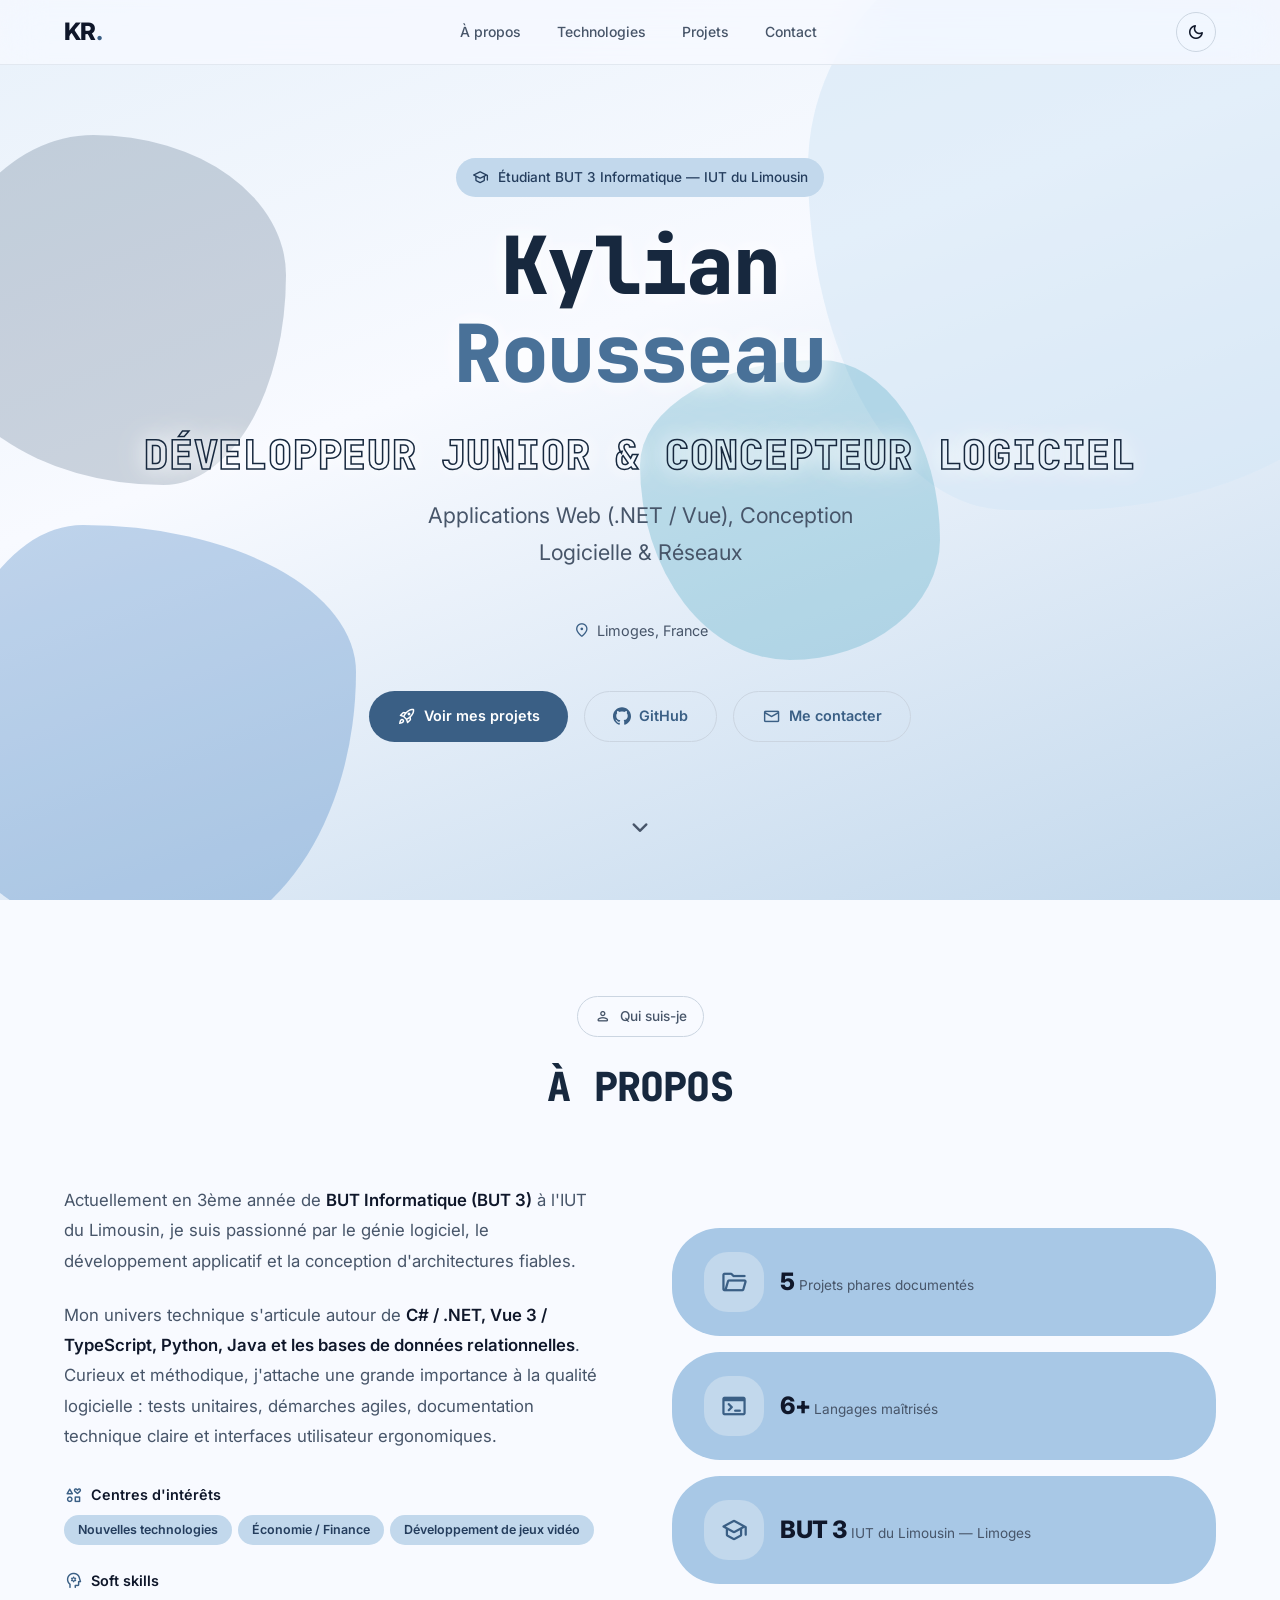
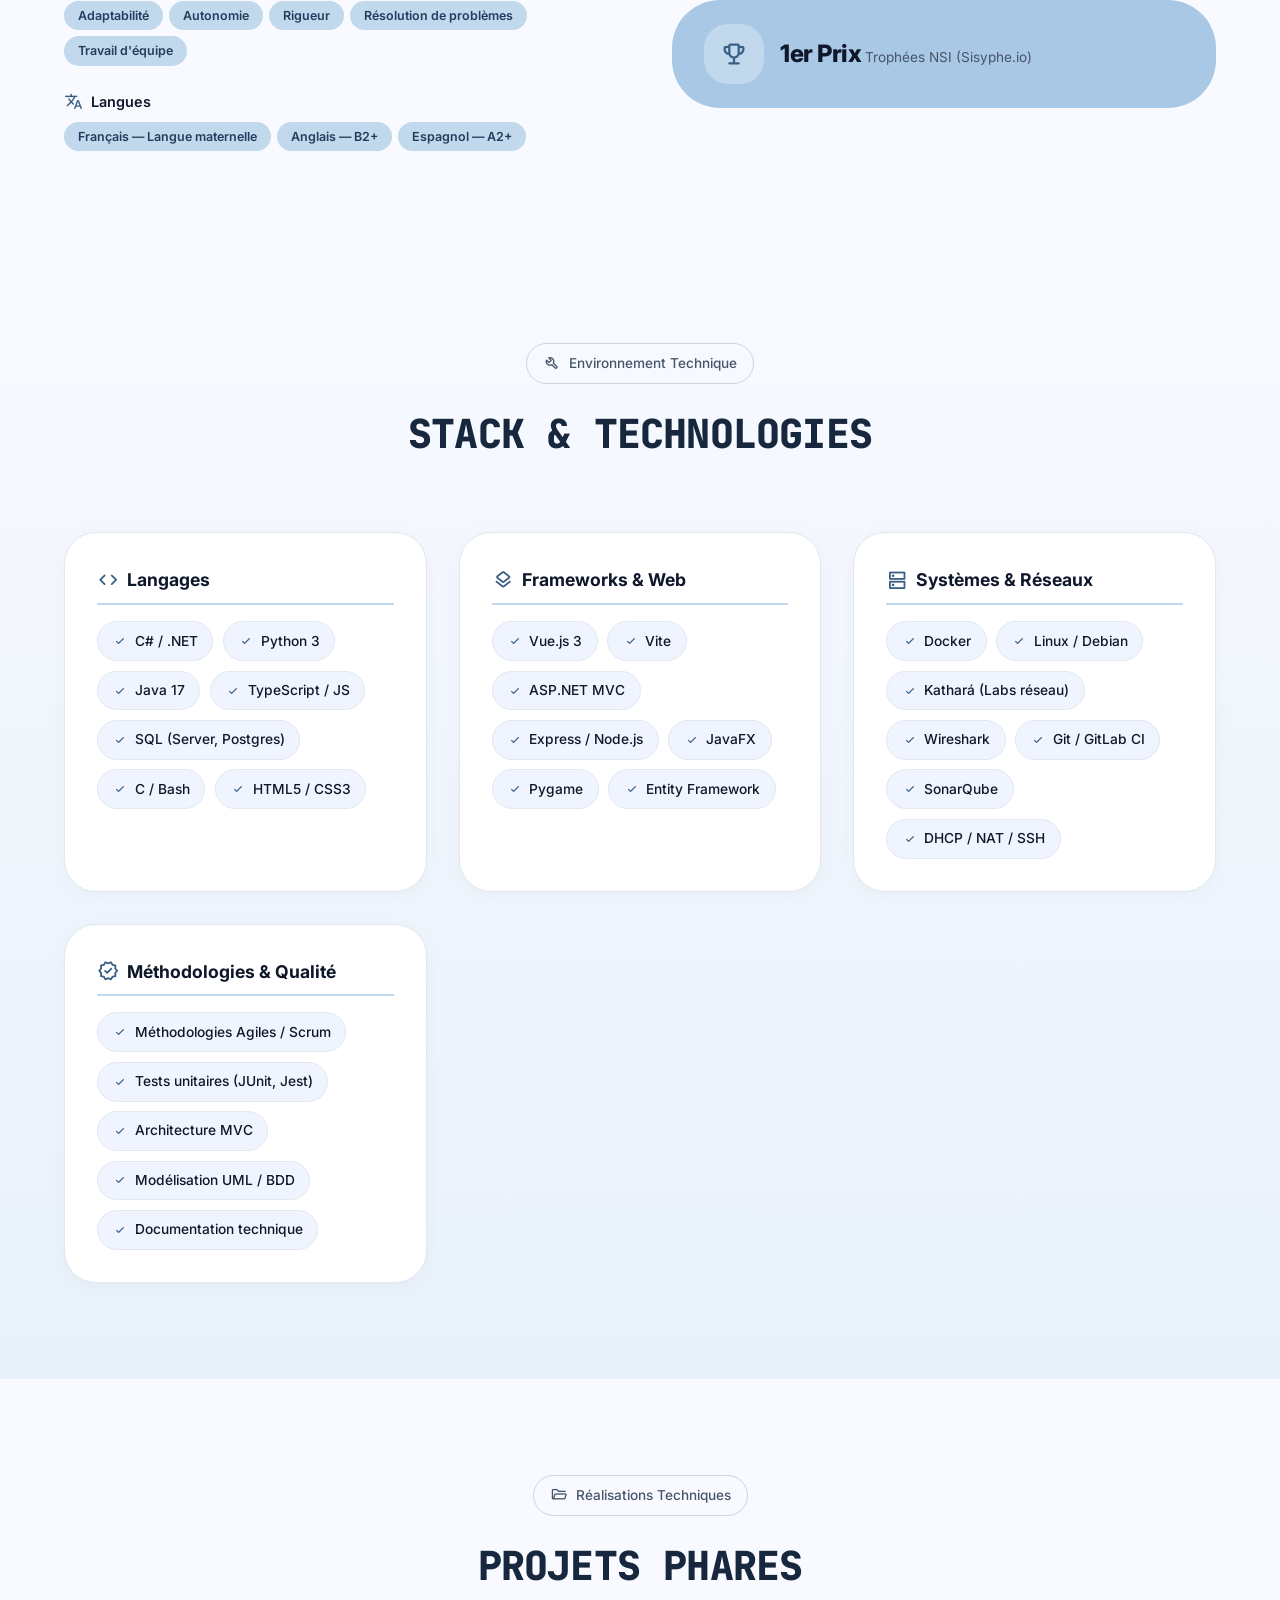
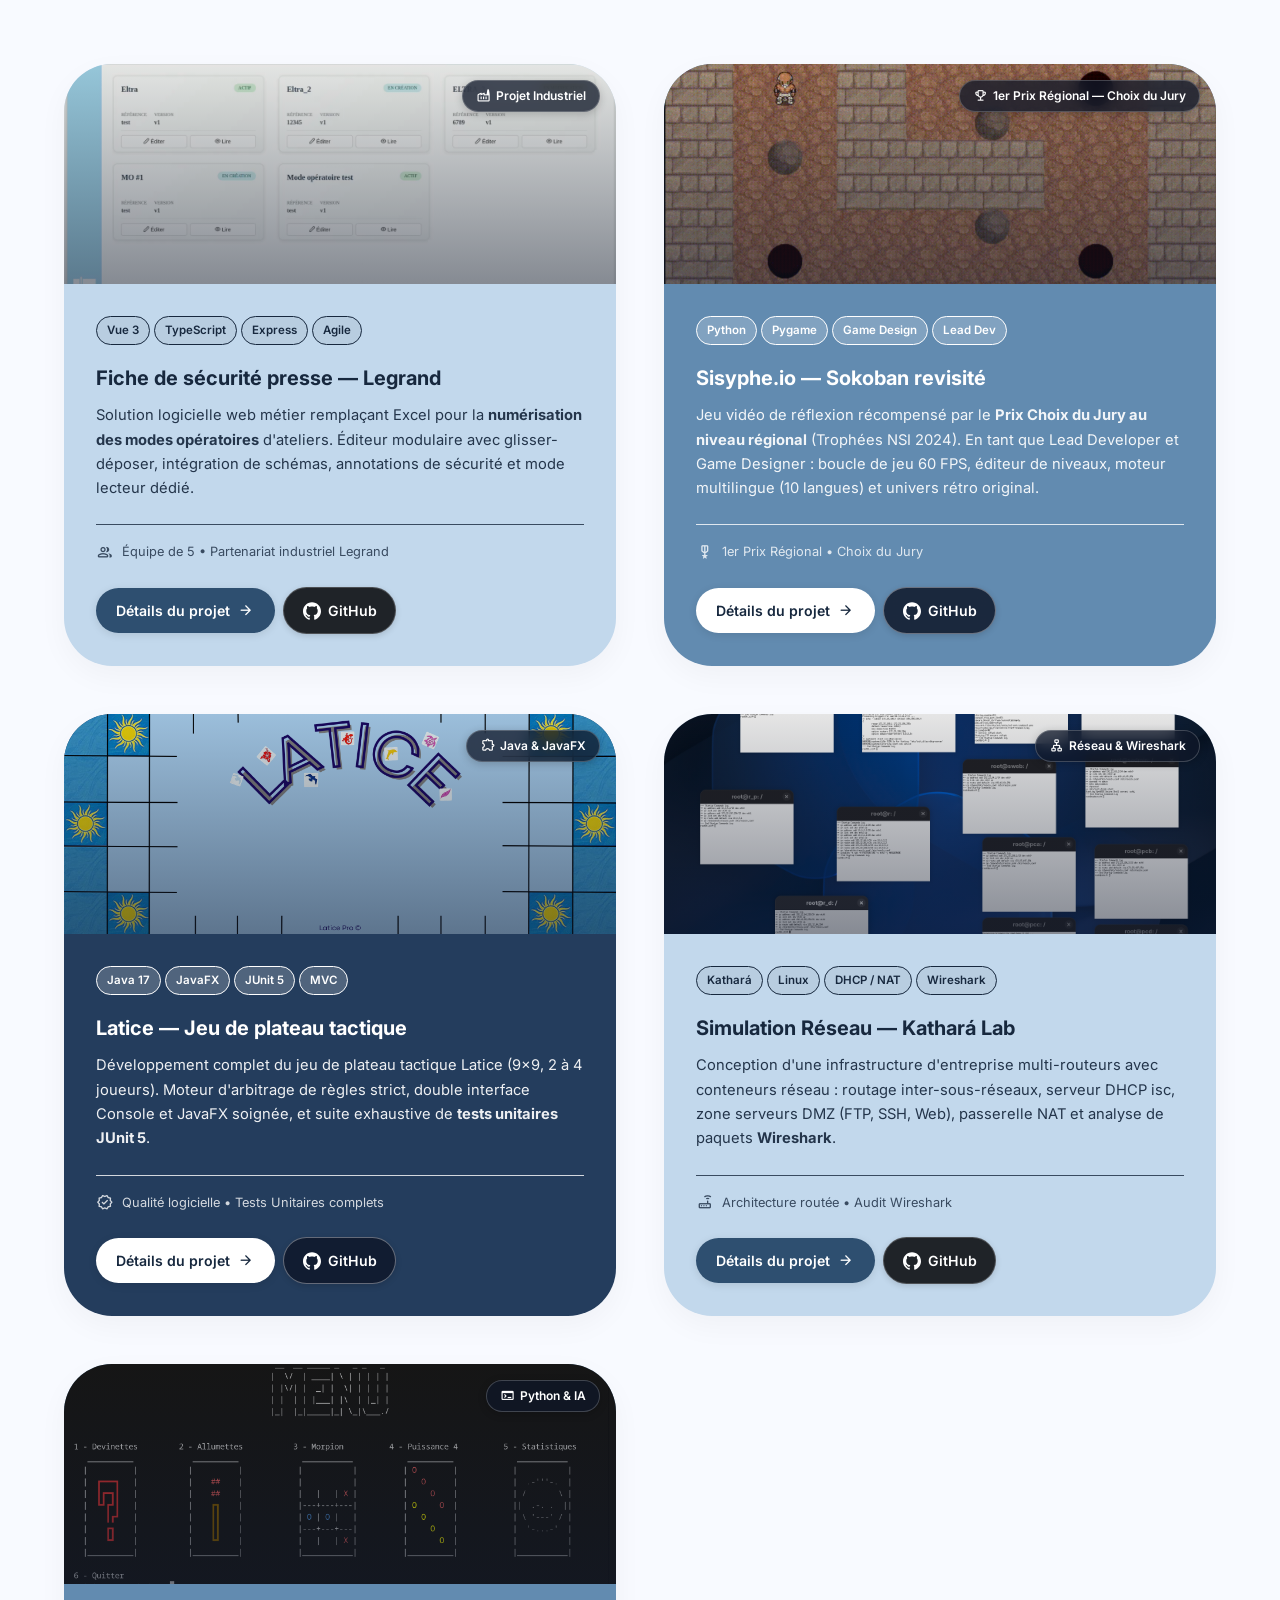
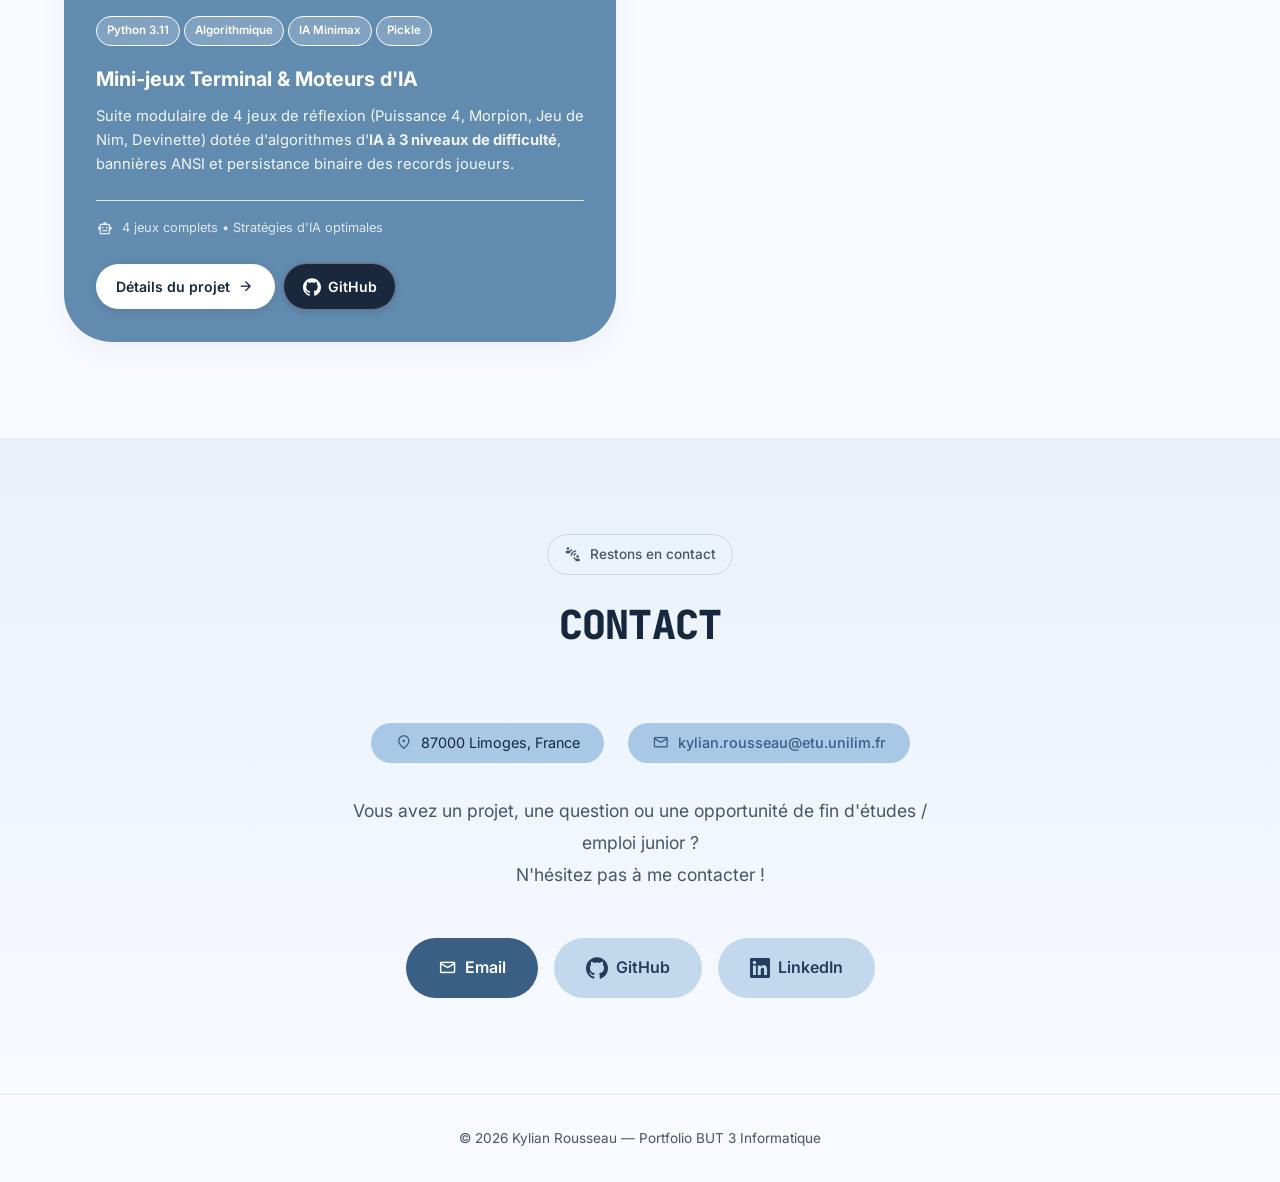
==== commit 1feee9cb: "feat: mise à jour des visuels réels, boutons GitHub et ajustements de présentation" ====
--- a/index.html
+++ b/index.html
@@ -77,6 +77,10 @@
         <a href="#projects" class="btn btn--filled">
           <span class="material-symbols-rounded">rocket_launch</span>
           Voir mes projets
+        </a>
+        <a href="https://github.com/krousseau19" target="_blank" rel="noopener" class="btn btn--outlined">
+          <svg viewBox="0 0 24 24" width="18" height="18" fill="currentColor" aria-hidden="true"><path d="M12 .297c-6.63 0-12 5.373-12 12 0 5.303 3.438 9.8 8.205 11.385.6.113.82-.258.82-.577 0-.285-.01-1.04-.015-2.04-3.338.724-4.042-1.61-4.042-1.61C4.422 18.07 3.633 17.7 3.633 17.7c-1.087-.744.084-.729.084-.729 1.205.084 1.838 1.236 1.838 1.236 1.07 1.835 2.809 1.305 3.495.998.108-.776.417-1.305.76-1.605-2.665-.3-5.466-1.332-5.466-5.93 0-1.31.465-2.38 1.235-3.22-.135-.303-.54-1.523.105-3.176 0 0 1.005-.322 3.3 1.23.96-.267 1.98-.399 3-.405 1.02.006 2.04.138 3 .405 2.28-1.552 3.285-1.23 3.285-1.23.645 1.653.24 2.873.12 3.176.765.84 1.23 1.91 1.23 3.22 0 4.61-2.805 5.625-5.475 5.92.42.36.81 1.096.81 2.22 0 1.606-.015 2.896-.015 3.286 0 .315.21.69.825.57C20.565 22.092 24 17.592 24 12.297c0-6.627-5.373-12-12-12"/></svg>
+          GitHub
         </a>
         <a href="#contact" class="btn btn--outlined">
           <span class="material-symbols-rounded">mail</span>
@@ -269,7 +273,7 @@
         <!-- 1. Legrand -->
         <article class="project-card reveal" data-tilt>
           <a href="projets/legrand.html" class="project-card__thumb" aria-label="Voir le projet Legrand">
-            <img src="assets/img/legrand_preview.jpg" alt="Aperçu application Legrand" class="project-card__thumb-img" loading="lazy">
+            <img src="assets/img/legrand_accueil.png" alt="Tableau de bord de l'application Legrand" class="project-card__thumb-img" loading="lazy">
             <div class="project-card__thumb-overlay"></div>
             <span class="project-card__badge">
               <span class="material-symbols-rounded">factory</span>
@@ -298,8 +302,9 @@
                 Détails du projet
                 <span class="material-symbols-rounded" style="font-size:1.1rem">arrow_forward</span>
               </a>
-              <a href="https://github.com/krousseau19/sae_legrand" target="_blank" rel="noopener" class="btn-project btn-project--icon" aria-label="Code sur GitHub">
-                <svg viewBox="0 0 24 24" width="18" height="18" fill="currentColor"><path d="M12 .297c-6.63 0-12 5.373-12 12 0 5.303 3.438 9.8 8.205 11.385.6.113.82-.258.82-.577 0-.285-.01-1.04-.015-2.04-3.338.724-4.042-1.61-4.042-1.61C4.422 18.07 3.633 17.7 3.633 17.7c-1.087-.744.084-.729.084-.729 1.205.084 1.838 1.236 1.838 1.236 1.07 1.835 2.809 1.305 3.495.998.108-.776.417-1.305.76-1.605-2.665-.3-5.466-1.332-5.466-5.93 0-1.31.465-2.38 1.235-3.22-.135-.303-.54-1.523.105-3.176 0 0 1.005-.322 3.3 1.23.96-.267 1.98-.399 3-.405 1.02.006 2.04.138 3 .405 2.28-1.552 3.285-1.23 3.285-1.23.645 1.653.24 2.873.12 3.176.765.84 1.23 1.91 1.23 3.22 0 4.61-2.805 5.625-5.475 5.92.42.36.81 1.096.81 2.22 0 1.606-.015 2.896-.015 3.286 0 .315.21.69.825.57C20.565 22.092 24 17.592 24 12.297c0-6.627-5.373-12-12-12"/></svg>
+              <a href="https://github.com/krousseau19/sae_legrand" target="_blank" rel="noopener" class="btn-project btn-project--github" aria-label="Consulter le code sur GitHub">
+                <svg viewBox="0 0 24 24" width="18" height="18" fill="currentColor" aria-hidden="true"><path d="M12 .297c-6.63 0-12 5.373-12 12 0 5.303 3.438 9.8 8.205 11.385.6.113.82-.258.82-.577 0-.285-.01-1.04-.015-2.04-3.338.724-4.042-1.61-4.042-1.61C4.422 18.07 3.633 17.7 3.633 17.7c-1.087-.744.084-.729.084-.729 1.205.084 1.838 1.236 1.838 1.236 1.07 1.835 2.809 1.305 3.495.998.108-.776.417-1.305.76-1.605-2.665-.3-5.466-1.332-5.466-5.93 0-1.31.465-2.38 1.235-3.22-.135-.303-.54-1.523.105-3.176 0 0 1.005-.322 3.3 1.23.96-.267 1.98-.399 3-.405 1.02.006 2.04.138 3 .405 2.28-1.552 3.285-1.23 3.285-1.23.645 1.653.24 2.873.12 3.176.765.84 1.23 1.91 1.23 3.22 0 4.61-2.805 5.625-5.475 5.92.42.36.81 1.096.81 2.22 0 1.606-.015 2.896-.015 3.286 0 .315.21.69.825.57C20.565 22.092 24 17.592 24 12.297c0-6.627-5.373-12-12-12"/></svg>
+                <span>GitHub</span>
               </a>
             </div>
           </div>
@@ -308,37 +313,38 @@
         <!-- 2. Sisyphe.io -->
         <article class="project-card reveal" data-tilt>
           <a href="projets/sisyphe.html" class="project-card__thumb" aria-label="Voir le projet Sisyphe.io">
-            <img src="assets/img/sisyphe_500.png" alt="Sisyphe.io Pixel Art" class="project-card__thumb-img" loading="lazy">
+            <img src="assets/img/sisyphe_level_example.png" alt="Aperçu d'un niveau du jeu Sisyphe.io" class="project-card__thumb-img" loading="lazy">
             <div class="project-card__thumb-overlay"></div>
             <span class="project-card__badge">
               <span class="material-symbols-rounded">emoji_events</span>
-              Lauréat NSI 2024
+              1er Prix Régional — Choix du Jury
             </span>
           </a>
           <div class="project-card__body">
             <div class="project-card__tags">
               <span class="pill pill--sm">Python</span>
               <span class="pill pill--sm">Pygame</span>
-              <span class="pill pill--sm">Pixel Art</span>
+              <span class="pill pill--sm">Game Design</span>
               <span class="pill pill--sm">Lead Dev</span>
             </div>
             <h3 class="project-card__title">
               <a href="projets/sisyphe.html">Sisyphe.io — Sokoban revisité</a>
             </h3>
             <p class="project-card__desc">
-              Jeu vidéo de réflexion primé aux <strong>Trophées NSI 2024</strong>. En tant que Lead Developer, Game Designer et Pixel Artist : boucle de jeu 60 FPS, éditeur de niveaux, moteur multilingue (10 langues) et graphismes rétro originaux.
+              Jeu vidéo de réflexion récompensé par le <strong>Prix Choix du Jury au niveau régional</strong> (Trophées NSI 2024). En tant que Lead Developer et Game Designer : boucle de jeu 60 FPS, éditeur de niveaux, moteur multilingue (10 langues) et univers rétro original.
             </p>
             <div class="project-card__deliverables">
               <span class="material-symbols-rounded">military_tech</span>
-              1er Prix Académique &bull; Jeu &amp; Éditeur
+              1er Prix Régional &bull; Choix du Jury
             </div>
             <div class="project-card__actions">
               <a href="projets/sisyphe.html" class="btn-project btn-project--primary">
                 Détails du projet
                 <span class="material-symbols-rounded" style="font-size:1.1rem">arrow_forward</span>
               </a>
-              <a href="https://github.com/Acciaw/sisyphe.io" target="_blank" rel="noopener" class="btn-project btn-project--icon" aria-label="Code sur GitHub">
-                <svg viewBox="0 0 24 24" width="18" height="18" fill="currentColor"><path d="M12 .297c-6.63 0-12 5.373-12 12 0 5.303 3.438 9.8 8.205 11.385.6.113.82-.258.82-.577 0-.285-.01-1.04-.015-2.04-3.338.724-4.042-1.61-4.042-1.61C4.422 18.07 3.633 17.7 3.633 17.7c-1.087-.744.084-.729.084-.729 1.205.084 1.838 1.236 1.838 1.236 1.07 1.835 2.809 1.305 3.495.998.108-.776.417-1.305.76-1.605-2.665-.3-5.466-1.332-5.466-5.93 0-1.31.465-2.38 1.235-3.22-.135-.303-.54-1.523.105-3.176 0 0 1.005-.322 3.3 1.23.96-.267 1.98-.399 3-.405 1.02.006 2.04.138 3 .405 2.28-1.552 3.285-1.23 3.285-1.23.645 1.653.24 2.873.12 3.176.765.84 1.23 1.91 1.23 3.22 0 4.61-2.805 5.625-5.475 5.92.42.36.81 1.096.81 2.22 0 1.606-.015 2.896-.015 3.286 0 .315.21.69.825.57C20.565 22.092 24 17.592 24 12.297c0-6.627-5.373-12-12-12"/></svg>
+              <a href="https://github.com/Acciaw/sisyphe.io" target="_blank" rel="noopener" class="btn-project btn-project--github" aria-label="Consulter le code sur GitHub">
+                <svg viewBox="0 0 24 24" width="18" height="18" fill="currentColor" aria-hidden="true"><path d="M12 .297c-6.63 0-12 5.373-12 12 0 5.303 3.438 9.8 8.205 11.385.6.113.82-.258.82-.577 0-.285-.01-1.04-.015-2.04-3.338.724-4.042-1.61-4.042-1.61C4.422 18.07 3.633 17.7 3.633 17.7c-1.087-.744.084-.729.084-.729 1.205.084 1.838 1.236 1.838 1.236 1.07 1.835 2.809 1.305 3.495.998.108-.776.417-1.305.76-1.605-2.665-.3-5.466-1.332-5.466-5.93 0-1.31.465-2.38 1.235-3.22-.135-.303-.54-1.523.105-3.176 0 0 1.005-.322 3.3 1.23.96-.267 1.98-.399 3-.405 1.02.006 2.04.138 3 .405 2.28-1.552 3.285-1.23 3.285-1.23.645 1.653.24 2.873.12 3.176.765.84 1.23 1.91 1.23 3.22 0 4.61-2.805 5.625-5.475 5.92.42.36.81 1.096.81 2.22 0 1.606-.015 2.896-.015 3.286 0 .315.21.69.825.57C20.565 22.092 24 17.592 24 12.297c0-6.627-5.373-12-12-12"/></svg>
+                <span>GitHub</span>
               </a>
             </div>
           </div>
@@ -376,8 +382,9 @@
                 Détails du projet
                 <span class="material-symbols-rounded" style="font-size:1.1rem">arrow_forward</span>
               </a>
-              <a href="https://github.com/krousseau19/latice" target="_blank" rel="noopener" class="btn-project btn-project--icon" aria-label="Code sur GitHub">
-                <svg viewBox="0 0 24 24" width="18" height="18" fill="currentColor"><path d="M12 .297c-6.63 0-12 5.373-12 12 0 5.303 3.438 9.8 8.205 11.385.6.113.82-.258.82-.577 0-.285-.01-1.04-.015-2.04-3.338.724-4.042-1.61-4.042-1.61C4.422 18.07 3.633 17.7 3.633 17.7c-1.087-.744.084-.729.084-.729 1.205.084 1.838 1.236 1.838 1.236 1.07 1.835 2.809 1.305 3.495.998.108-.776.417-1.305.76-1.605-2.665-.3-5.466-1.332-5.466-5.93 0-1.31.465-2.38 1.235-3.22-.135-.303-.54-1.523.105-3.176 0 0 1.005-.322 3.3 1.23.96-.267 1.98-.399 3-.405 1.02.006 2.04.138 3 .405 2.28-1.552 3.285-1.23 3.285-1.23.645 1.653.24 2.873.12 3.176.765.84 1.23 1.91 1.23 3.22 0 4.61-2.805 5.625-5.475 5.92.42.36.81 1.096.81 2.22 0 1.606-.015 2.896-.015 3.286 0 .315.21.69.825.57C20.565 22.092 24 17.592 24 12.297c0-6.627-5.373-12-12-12"/></svg>
+              <a href="https://github.com/krousseau19/latice" target="_blank" rel="noopener" class="btn-project btn-project--github" aria-label="Consulter le code sur GitHub">
+                <svg viewBox="0 0 24 24" width="18" height="18" fill="currentColor" aria-hidden="true"><path d="M12 .297c-6.63 0-12 5.373-12 12 0 5.303 3.438 9.8 8.205 11.385.6.113.82-.258.82-.577 0-.285-.01-1.04-.015-2.04-3.338.724-4.042-1.61-4.042-1.61C4.422 18.07 3.633 17.7 3.633 17.7c-1.087-.744.084-.729.084-.729 1.205.084 1.838 1.236 1.838 1.236 1.07 1.835 2.809 1.305 3.495.998.108-.776.417-1.305.76-1.605-2.665-.3-5.466-1.332-5.466-5.93 0-1.31.465-2.38 1.235-3.22-.135-.303-.54-1.523.105-3.176 0 0 1.005-.322 3.3 1.23.96-.267 1.98-.399 3-.405 1.02.006 2.04.138 3 .405 2.28-1.552 3.285-1.23 3.285-1.23.645 1.653.24 2.873.12 3.176.765.84 1.23 1.91 1.23 3.22 0 4.61-2.805 5.625-5.475 5.92.42.36.81 1.096.81 2.22 0 1.606-.015 2.896-.015 3.286 0 .315.21.69.825.57C20.565 22.092 24 17.592 24 12.297c0-6.627-5.373-12-12-12"/></svg>
+                <span>GitHub</span>
               </a>
             </div>
           </div>
@@ -386,7 +393,7 @@
         <!-- 4. Kathara -->
         <article class="project-card reveal" data-tilt>
           <a href="projets/kathara.html" class="project-card__thumb" aria-label="Voir le projet Simulation Réseau Kathara">
-            <img src="assets/img/kathara_topology.jpg" alt="Schéma topologie réseau Kathara" class="project-card__thumb-img" loading="lazy">
+            <img src="assets/img/kathara_lab.png" alt="Déploiement des conteneurs réseau Kathará" class="project-card__thumb-img" loading="lazy">
             <div class="project-card__thumb-overlay"></div>
             <span class="project-card__badge">
               <span class="material-symbols-rounded">lan</span>
@@ -415,8 +422,9 @@
                 Détails du projet
                 <span class="material-symbols-rounded" style="font-size:1.1rem">arrow_forward</span>
               </a>
-              <a href="https://github.com/krousseau19/SAE-2.03" target="_blank" rel="noopener" class="btn-project btn-project--icon" aria-label="Code sur GitHub">
-                <svg viewBox="0 0 24 24" width="18" height="18" fill="currentColor"><path d="M12 .297c-6.63 0-12 5.373-12 12 0 5.303 3.438 9.8 8.205 11.385.6.113.82-.258.82-.577 0-.285-.01-1.04-.015-2.04-3.338.724-4.042-1.61-4.042-1.61C4.422 18.07 3.633 17.7 3.633 17.7c-1.087-.744.084-.729.084-.729 1.205.084 1.838 1.236 1.838 1.236 1.07 1.835 2.809 1.305 3.495.998.108-.776.417-1.305.76-1.605-2.665-.3-5.466-1.332-5.466-5.93 0-1.31.465-2.38 1.235-3.22-.135-.303-.54-1.523.105-3.176 0 0 1.005-.322 3.3 1.23.96-.267 1.98-.399 3-.405 1.02.006 2.04.138 3 .405 2.28-1.552 3.285-1.23 3.285-1.23.645 1.653.24 2.873.12 3.176.765.84 1.23 1.91 1.23 3.22 0 4.61-2.805 5.625-5.475 5.92.42.36.81 1.096.81 2.22 0 1.606-.015 2.896-.015 3.286 0 .315.21.69.825.57C20.565 22.092 24 17.592 24 12.297c0-6.627-5.373-12-12-12"/></svg>
+              <a href="https://github.com/krousseau19/SAE-2.03" target="_blank" rel="noopener" class="btn-project btn-project--github" aria-label="Consulter le code sur GitHub">
+                <svg viewBox="0 0 24 24" width="18" height="18" fill="currentColor" aria-hidden="true"><path d="M12 .297c-6.63 0-12 5.373-12 12 0 5.303 3.438 9.8 8.205 11.385.6.113.82-.258.82-.577 0-.285-.01-1.04-.015-2.04-3.338.724-4.042-1.61-4.042-1.61C4.422 18.07 3.633 17.7 3.633 17.7c-1.087-.744.084-.729.084-.729 1.205.084 1.838 1.236 1.838 1.236 1.07 1.835 2.809 1.305 3.495.998.108-.776.417-1.305.76-1.605-2.665-.3-5.466-1.332-5.466-5.93 0-1.31.465-2.38 1.235-3.22-.135-.303-.54-1.523.105-3.176 0 0 1.005-.322 3.3 1.23.96-.267 1.98-.399 3-.405 1.02.006 2.04.138 3 .405 2.28-1.552 3.285-1.23 3.285-1.23.645 1.653.24 2.873.12 3.176.765.84 1.23 1.91 1.23 3.22 0 4.61-2.805 5.625-5.475 5.92.42.36.81 1.096.81 2.22 0 1.606-.015 2.896-.015 3.286 0 .315.21.69.825.57C20.565 22.092 24 17.592 24 12.297c0-6.627-5.373-12-12-12"/></svg>
+                <span>GitHub</span>
               </a>
             </div>
           </div>
@@ -425,7 +433,7 @@
         <!-- 5. Python Games -->
         <article class="project-card reveal" data-tilt>
           <a href="projets/python-games.html" class="project-card__thumb" aria-label="Voir le projet Mini-jeux Python">
-            <img src="assets/img/python_games_preview.jpg" alt="Aperçu suite de jeux Python" class="project-card__thumb-img" loading="lazy">
+            <img src="assets/img/python_games_menu.png" alt="Menu terminal et bannières ASCII des mini-jeux Python" class="project-card__thumb-img" loading="lazy">
             <div class="project-card__thumb-overlay"></div>
             <span class="project-card__badge">
               <span class="material-symbols-rounded">terminal</span>
@@ -454,8 +462,9 @@
                 Détails du projet
                 <span class="material-symbols-rounded" style="font-size:1.1rem">arrow_forward</span>
               </a>
-              <a href="https://github.com/krousseau19/SAE1.01-1.02" target="_blank" rel="noopener" class="btn-project btn-project--icon" aria-label="Code sur GitHub">
-                <svg viewBox="0 0 24 24" width="18" height="18" fill="currentColor"><path d="M12 .297c-6.63 0-12 5.373-12 12 0 5.303 3.438 9.8 8.205 11.385.6.113.82-.258.82-.577 0-.285-.01-1.04-.015-2.04-3.338.724-4.042-1.61-4.042-1.61C4.422 18.07 3.633 17.7 3.633 17.7c-1.087-.744.084-.729.084-.729 1.205.084 1.838 1.236 1.838 1.236 1.07 1.835 2.809 1.305 3.495.998.108-.776.417-1.305.76-1.605-2.665-.3-5.466-1.332-5.466-5.93 0-1.31.465-2.38 1.235-3.22-.135-.303-.54-1.523.105-3.176 0 0 1.005-.322 3.3 1.23.96-.267 1.98-.399 3-.405 1.02.006 2.04.138 3 .405 2.28-1.552 3.285-1.23 3.285-1.23.645 1.653.24 2.873.12 3.176.765.84 1.23 1.91 1.23 3.22 0 4.61-2.805 5.625-5.475 5.92.42.36.81 1.096.81 2.22 0 1.606-.015 2.896-.015 3.286 0 .315.21.69.825.57C20.565 22.092 24 17.592 24 12.297c0-6.627-5.373-12-12-12"/></svg>
+              <a href="https://github.com/krousseau19/SAE1.01-1.02" target="_blank" rel="noopener" class="btn-project btn-project--github" aria-label="Consulter le code sur GitHub">
+                <svg viewBox="0 0 24 24" width="18" height="18" fill="currentColor" aria-hidden="true"><path d="M12 .297c-6.63 0-12 5.373-12 12 0 5.303 3.438 9.8 8.205 11.385.6.113.82-.258.82-.577 0-.285-.01-1.04-.015-2.04-3.338.724-4.042-1.61-4.042-1.61C4.422 18.07 3.633 17.7 3.633 17.7c-1.087-.744.084-.729.084-.729 1.205.084 1.838 1.236 1.838 1.236 1.07 1.835 2.809 1.305 3.495.998.108-.776.417-1.305.76-1.605-2.665-.3-5.466-1.332-5.466-5.93 0-1.31.465-2.38 1.235-3.22-.135-.303-.54-1.523.105-3.176 0 0 1.005-.322 3.3 1.23.96-.267 1.98-.399 3-.405 1.02.006 2.04.138 3 .405 2.28-1.552 3.285-1.23 3.285-1.23.645 1.653.24 2.873.12 3.176.765.84 1.23 1.91 1.23 3.22 0 4.61-2.805 5.625-5.475 5.92.42.36.81 1.096.81 2.22 0 1.606-.015 2.896-.015 3.286 0 .315.21.69.825.57C20.565 22.092 24 17.592 24 12.297c0-6.627-5.373-12-12-12"/></svg>
+                <span>GitHub</span>
               </a>
             </div>
           </div>
--- a/style.css
+++ b/style.css
@@ -1006,6 +1006,7 @@
   align-items: center;
   gap: var(--space-sm);
   margin-top: auto;
+  flex-wrap: wrap;
 }
 
 .btn-project {
@@ -1044,6 +1045,63 @@
 [data-theme="dark"] .project-card .btn-project--primary {
   background: var(--blue-100);
   color: var(--blue-950);
+}
+
+.btn-project--github {
+  display: inline-flex;
+  align-items: center;
+  gap: 0.45rem;
+  padding: 0.65rem 1.15rem;
+  border-radius: var(--radius-full);
+  font-weight: 600;
+  font-size: 0.88rem;
+  text-decoration: none;
+  background: #1f2328;
+  color: #ffffff;
+  border: 1px solid rgba(255, 255, 255, 0.2);
+  box-shadow: 0 2px 6px rgba(0, 0, 0, 0.14);
+  transition: var(--motion-std);
+  cursor: pointer;
+}
+
+.btn-project--github svg {
+  width: 18px;
+  height: 18px;
+  fill: currentColor;
+  flex-shrink: 0;
+}
+
+.btn-project--github:hover {
+  background: #0d1117;
+  color: #ffffff;
+  transform: translateY(-2px);
+  box-shadow: 0 6px 16px rgba(0, 0, 0, 0.28);
+  border-color: rgba(255, 255, 255, 0.45);
+}
+
+.project-card:nth-child(3n+2) .btn-project--github,
+.project-card:nth-child(3n+3) .btn-project--github {
+  background: rgba(15, 23, 42, 0.85);
+  border-color: rgba(255, 255, 255, 0.35);
+  backdrop-filter: blur(8px);
+}
+
+.project-card:nth-child(3n+2) .btn-project--github:hover,
+.project-card:nth-child(3n+3) .btn-project--github:hover {
+  background: #000000;
+  border-color: #ffffff;
+}
+
+[data-theme="dark"] .btn-project--github {
+  background: #21262d;
+  color: #f0f6fc;
+  border: 1px solid rgba(240, 246, 252, 0.25);
+}
+
+[data-theme="dark"] .btn-project--github:hover {
+  background: #30363d;
+  color: #ffffff;
+  border-color: rgba(240, 246, 252, 0.5);
 }
 
 .btn-project--icon {
